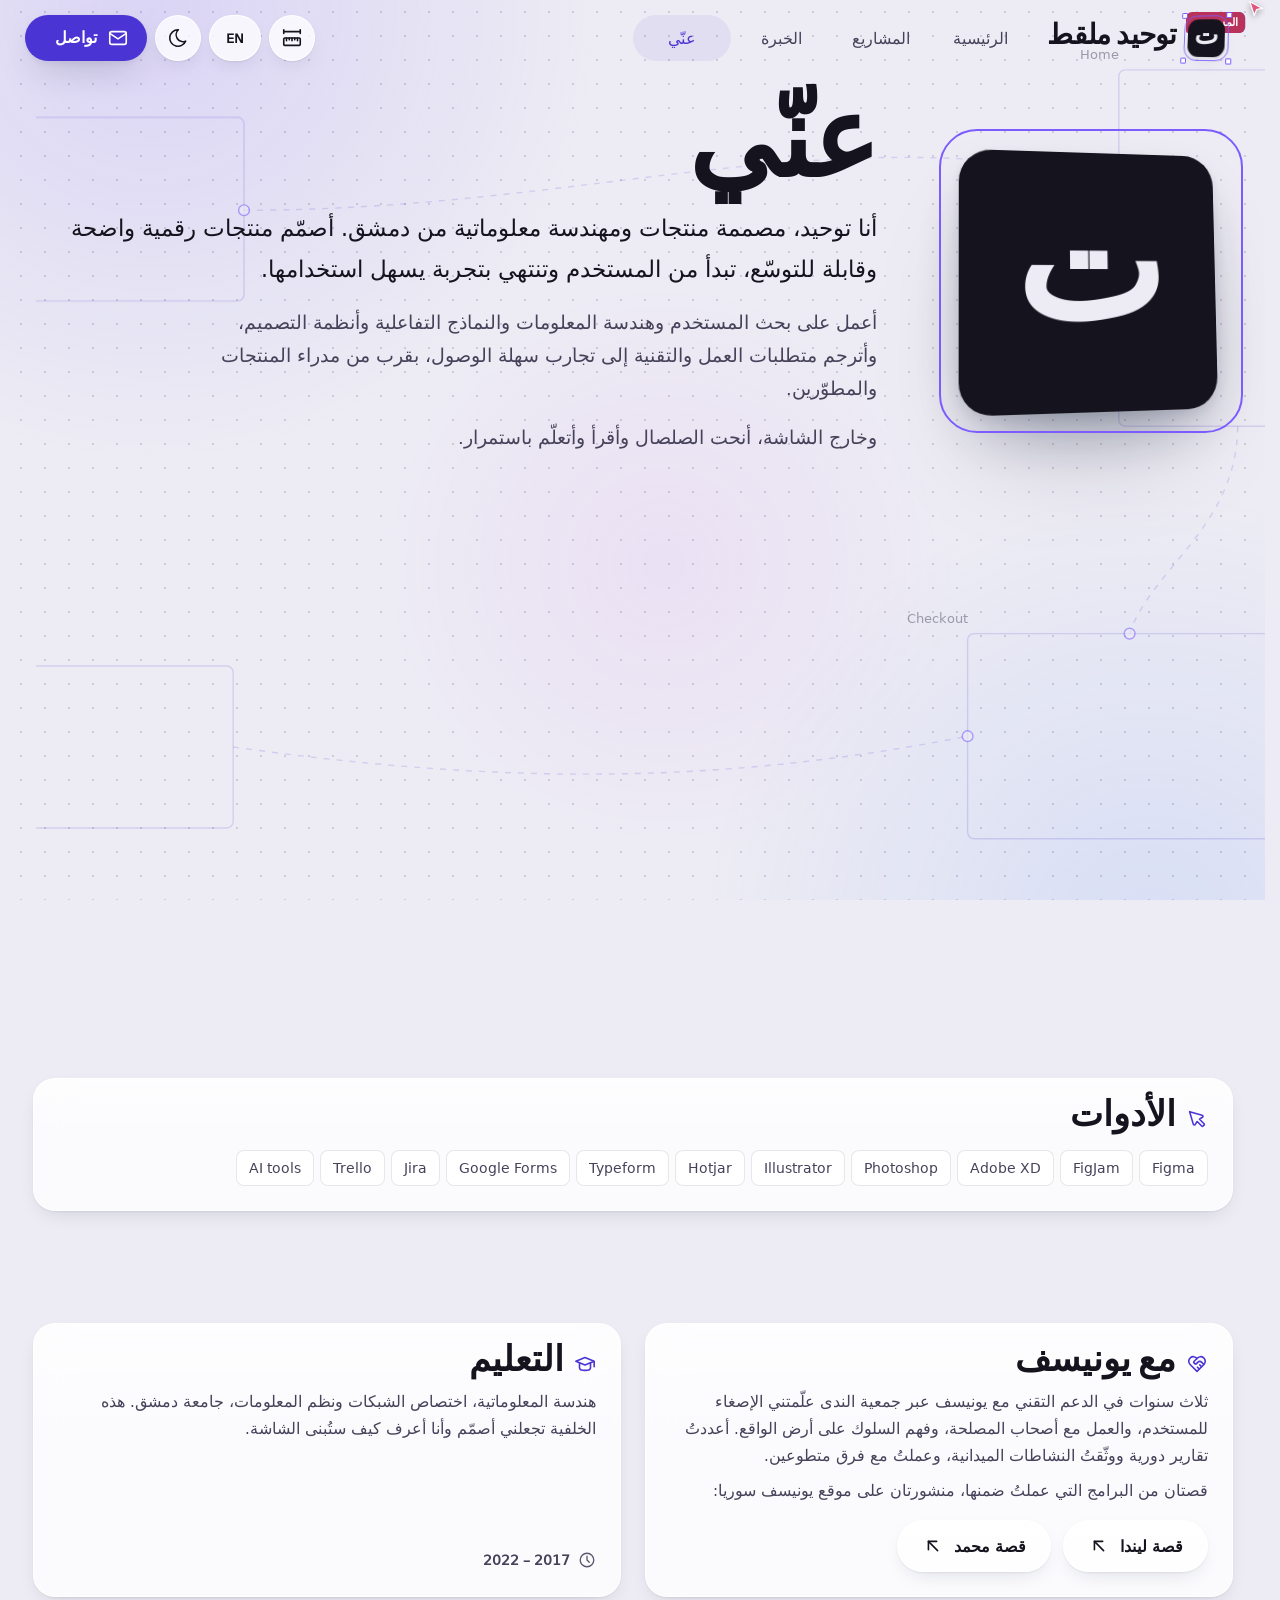
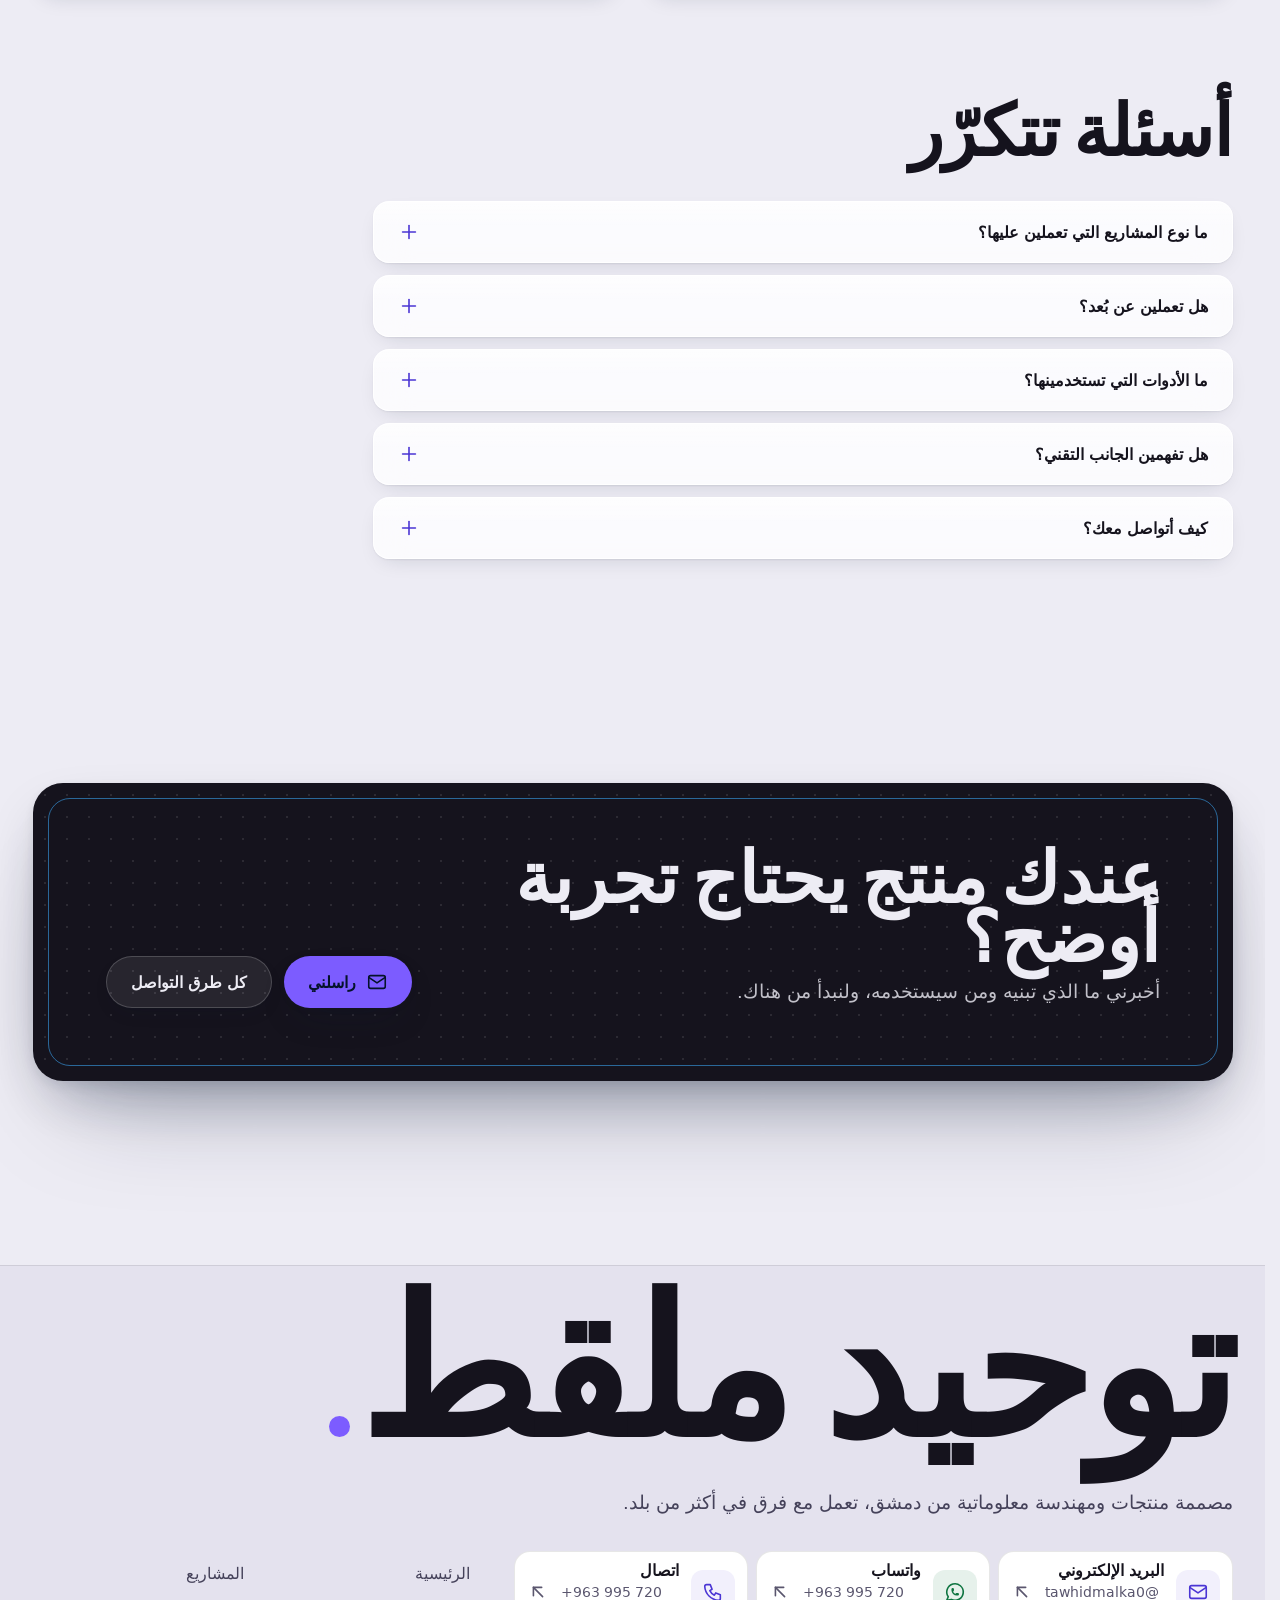
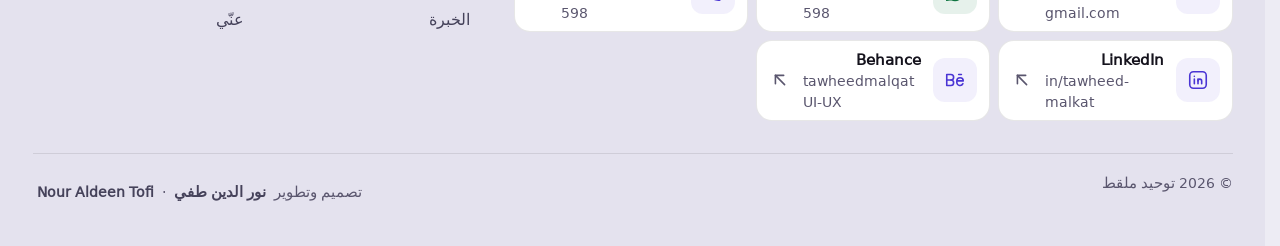
==== about.html @ 0df32219 "Publish site" ====
<!doctype html>
<html lang="ar" dir="rtl" data-theme="light" data-title-ar="عنّي، توحيد ملقط" data-title-en="About, Tawheed Malkat">
<head>
<meta charset="utf-8">
<meta name="viewport" content="width=device-width,initial-scale=1,viewport-fit=cover">
<title>عنّي، توحيد ملقط</title>
<meta name="description" content="توحيد ملقط: مصممة منتجات ومهندسة معلوماتية من دمشق، مهاراتها وأدواتها وتعليمها وعملها مع يونيسف. Tawheed Malkat: product designer and informatics engineer from Damascus. Skills, tools, education and work with UNICEF.">
<meta name="robots" content="noindex,follow">
<link rel="canonical" href="https://nouraldeentofi.github.io/tawheed-malkat/about.html">
<meta name="color-scheme" content="light dark">
<meta name="theme-color" id="metaTheme" content="#ECEEF1">
<script>(function(){try{var r=document.documentElement,t=localStorage.getItem('tm-theme'),l=localStorage.getItem('tm-lang');if(t==='dark')r.dataset.theme='dark';if(l==='en'){r.lang='en';r.dir='ltr';document.title=r.dataset.titleEn}}catch(e){}})();</script>
<link rel="preload" href="assets/fonts/reem-kufi-arabic-700-normal.woff2" as="font" type="font/woff2" crossorigin><link rel="preload" href="assets/fonts/reem-kufi-arabic-600-normal.woff2" as="font" type="font/woff2" crossorigin><link rel="preload" href="assets/fonts/reem-kufi-latin-700-normal.woff2" as="font" type="font/woff2" crossorigin><link rel="preload" href="assets/fonts/reem-kufi-latin-600-normal.woff2" as="font" type="font/woff2" crossorigin><link rel="preload" href="assets/fonts/readex-pro-arabic-400-normal.woff2" as="font" type="font/woff2" crossorigin><link rel="preload" href="assets/fonts/readex-pro-arabic-500-normal.woff2" as="font" type="font/woff2" crossorigin><link rel="preload" href="assets/fonts/readex-pro-arabic-600-normal.woff2" as="font" type="font/woff2" crossorigin><link rel="preload" href="assets/fonts/readex-pro-latin-400-normal.woff2" as="font" type="font/woff2" crossorigin><link rel="preload" href="assets/fonts/readex-pro-latin-500-normal.woff2" as="font" type="font/woff2" crossorigin><link rel="preload" href="assets/fonts/readex-pro-latin-600-normal.woff2" as="font" type="font/woff2" crossorigin>
<link rel="stylesheet" href="assets/css/site.css">
<link rel="icon" href="assets/img/favicon.svg" type="image/svg+xml">
<link rel="apple-touch-icon" href="assets/img/apple-touch-icon.png">
<meta property="og:type" content="profile"><meta property="og:url" content="https://nouraldeentofi.github.io/tawheed-malkat/about.html"><meta property="og:title" content="عنّي، توحيد ملقط · About, Tawheed Malkat">
<meta property="og:description" content="توحيد ملقط: مصممة منتجات ومهندسة معلوماتية من دمشق، مهاراتها وأدواتها وتعليمها وعملها مع يونيسف."><meta property="og:image" content="https://nouraldeentofi.github.io/tawheed-malkat/assets/img/og.jpg"><meta property="og:image:width" content="1200"><meta property="og:image:height" content="630">
<meta property="og:locale" content="ar_AR"><meta property="og:locale:alternate" content="en_US"><meta name="twitter:card" content="summary_large_image">
<script type="application/ld+json">{"@context": "https://schema.org", "@graph": [{"@type": "Person", "@id": "https://nouraldeentofi.github.io/tawheed-malkat/#person", "name": "Tawheed Malkat", "alternateName": ["Tawheed Malkat", "Tawheed Malqat", "Tawhid Malka", "Tawheed Malka", "Tawhid Malkat", "Tawheed Malkat UI/UX", "Tawheed Malkat Product Designer", "توحيد ملقط", "توحيد ملقط مصممة", "م. توحيد ملقط", "Eng. Tawheed Malkat"], "givenName": "Tawheed", "familyName": "Malkat", "gender": "Female", "jobTitle": "Senior Product Designer", "description": "Senior product designer (UI/UX) and informatics engineer from Damascus, Syria, with 4+ years designing web and mobile products. مصممة منتجات ومهندسة معلوماتية من دمشق.", "email": "mailto:tawhidmalka0@gmail.com", "telephone": "+963995720598", "url": "https://nouraldeentofi.github.io/tawheed-malkat/", "address": {"@type": "PostalAddress", "addressLocality": "Damascus", "addressCountry": "SY"}, "alumniOf": {"@type": "CollegeOrUniversity", "name": "Damascus University", "alternateName": "جامعة دمشق"}, "hasCredential": {"@type": "EducationalOccupationalCredential", "credentialCategory": "degree", "name": "Informatics Engineering, Networks and Information Systems (2017–2022)", "recognizedBy": {"@type": "CollegeOrUniversity", "name": "Damascus University"}}, "worksFor": [{"@type": "Organization", "name": "Menuva"}, {"@type": "Organization", "name": "Qawaem Mohasib"}, {"@type": "Organization", "name": "NexLead"}], "hasOccupation": {"@type": "Occupation", "name": "Product Designer", "alternateName": ["Senior Product Designer", "Product Designer", "UI/UX Designer", "UX/UI Designer", "UX Designer", "UI Designer", "Interaction Designer", "Mobile app designer", "Web designer", "Informatics Engineer", "مصممة منتجات", "مصممة منتجات أولى", "مصممة UI/UX", "مصممة تجربة المستخدم", "مصممة واجهات المستخدم", "مصممة تطبيقات ومواقع", "مهندسة معلوماتية"], "occupationLocation": {"@type": "City", "name": "Damascus"}, "skills": "Product Strategy, UX Strategy, Design Thinking, Product Discovery, Feature Definition, MVP Design, User Stories, User Research, User Flows, Information Architecture, Journey Mapping, Usability Testing, Requirements Analysis, Visual Design, Interaction Design, Prototyping, Responsive Design, Design Systems, Component Libraries, Accessibility, HTML, CSS, Flutter / Dart, REST APIs, Provider, Bloc, GetX, Git, Linux, Agile / Scrum, Figma, FigJam, Adobe XD, Photoshop, Illustrator, Hotjar, Typeform, Google Forms, Jira, Trello, AI tools"}, "knowsAbout": ["Product design", "UX design", "UI design", "User research", "Design systems", "Prototyping", "Information architecture", "Usability testing", "Accessibility", "Mobile app design", "Web design", "Flutter", "Figma", "تصميم تجربة المستخدم", "تصميم واجهات المستخدم"], "knowsLanguage": [{"@type": "Language", "name": "Arabic", "alternateName": "ar"}, {"@type": "Language", "name": "English", "alternateName": "en"}], "sameAs": ["https://www.behance.net/tawheedmalqatUI-UX", "https://www.linkedin.com/in/tawheed-malkat/"]}, {"@type": "WebSite", "@id": "https://nouraldeentofi.github.io/tawheed-malkat/#site", "url": "https://nouraldeentofi.github.io/tawheed-malkat/", "name": "Tawheed Malkat · توحيد ملقط", "inLanguage": ["ar", "en"], "publisher": {"@id": "https://nouraldeentofi.github.io/tawheed-malkat/#person"}}, {"@type": "ProfilePage", "url": "https://nouraldeentofi.github.io/tawheed-malkat/about.html", "isPartOf": {"@id": "https://nouraldeentofi.github.io/tawheed-malkat/#site"}, "mainEntity": {"@id": "https://nouraldeentofi.github.io/tawheed-malkat/#person"}, "inLanguage": ["ar", "en"]}, {"@type": "FAQPage", "mainEntity": [{"@type": "Question", "name": "ما نوع المشاريع التي تعملين عليها؟", "acceptedAnswer": {"@type": "Answer", "text": "منصات ويب وتطبيقات موبايل وصفحات شركات وهويات بصرية: منصات تعليم وعقارات وشحن، وعيادة، ومنظومة رقمية لقطاع الدواجن، وأخرى للمطاعم."}}, {"@type": "Question", "name": "What kind of projects do you work on?", "acceptedAnswer": {"@type": "Answer", "text": "Web platforms, mobile apps, company pages and brand guidelines: education, real-estate and shipping platforms, a clinic, a digital ecosystem for the poultry industry and another for restaurants."}}, {"@type": "Question", "name": "هل تعملين عن بُعد؟", "acceptedAnswer": {"@type": "Answer", "text": "نعم. أغلب أدواري الحالية عن بُعد مع فرق في السعودية وسوريا، وعملتُ سابقاً عن بُعد مع فريق في ألمانيا."}}, {"@type": "Question", "name": "Do you work remotely?", "acceptedAnswer": {"@type": "Answer", "text": "Yes. Most of my current roles are remote, with teams in Saudi Arabia and Syria, and I previously worked remotely with a team in Germany."}}, {"@type": "Question", "name": "ما الأدوات التي تستخدمينها؟", "acceptedAnswer": {"@type": "Answer", "text": "Figma وFigJam للتصميم والنماذج، وAdobe XD وPhotoshop وIllustrator، وHotjar وTypeform وGoogle Forms لأبحاث المستخدم، وJira وTrello لإدارة العمل."}}, {"@type": "Question", "name": "Which tools do you use?", "acceptedAnswer": {"@type": "Answer", "text": "Figma and FigJam for design and prototypes, Adobe XD, Photoshop and Illustrator, Hotjar, Typeform and Google Forms for user research, and Jira and Trello to run the work."}}, {"@type": "Question", "name": "هل تفهمين الجانب التقني؟", "acceptedAnswer": {"@type": "Answer", "text": "أنا مهندسة معلوماتية، وعملتُ مطوّرة تطبيقات بـ Flutter، وأعرف HTML وCSS وواجهات REST، لذلك أصمّم وأنا أعرف كيف ستُبنى الشاشة."}}, {"@type": "Question", "name": "Do you understand the technical side?", "acceptedAnswer": {"@type": "Answer", "text": "I am an informatics engineer, I have worked as a Flutter developer, and I know HTML, CSS and REST APIs, so I design knowing how the screen will be built."}}, {"@type": "Question", "name": "كيف أتواصل معك؟", "acceptedAnswer": {"@type": "Answer", "text": "عبر البريد tawhidmalka0@gmail.com أو واتساب أو لينكدإن. كل الطرق في زر «تواصل»."}}, {"@type": "Question", "name": "How can I reach you?", "acceptedAnswer": {"@type": "Answer", "text": "By e-mail at tawhidmalka0@gmail.com, WhatsApp or LinkedIn. Every option is under the “Contact” button."}}]}]}</script>
</head>
<body>
<a class="skip" href="#main"><span data-l="ar">تخطَّ إلى المحتوى</span><span data-l="en" lang="en">Skip to content</span></a>
<svg class="sprite" aria-hidden="true" xmlns="http://www.w3.org/2000/svg"><symbol id="i-arrow-left" viewBox="0 0 24 24" fill="none" stroke="currentColor" stroke-width="1.75" stroke-linecap="round" stroke-linejoin="round"><path stroke="none" d="M0 0h24v24H0z" fill="none" />
  <path d="M5 12l14 0" />
  <path d="M5 12l6 6" />
  <path d="M5 12l6 -6" /></symbol><symbol id="i-arrow-right" viewBox="0 0 24 24" fill="none" stroke="currentColor" stroke-width="1.75" stroke-linecap="round" stroke-linejoin="round"><path stroke="none" d="M0 0h24v24H0z" fill="none" />
  <path d="M5 12l14 0" />
  <path d="M13 18l6 -6" />
  <path d="M13 6l6 6" /></symbol><symbol id="i-arrow-up-right" viewBox="0 0 24 24" fill="none" stroke="currentColor" stroke-width="1.75" stroke-linecap="round" stroke-linejoin="round"><path stroke="none" d="M0 0h24v24H0z" fill="none" />
  <path d="M17 7l-10 10" />
  <path d="M8 7l9 0l0 9" /></symbol><symbol id="i-brand-behance" viewBox="0 0 24 24" fill="none" stroke="currentColor" stroke-width="1.75" stroke-linecap="round" stroke-linejoin="round"><path stroke="none" d="M0 0h24v24H0z" fill="none" />
  <path d="M3 18v-12h4.5a3 3 0 0 1 0 6a3 3 0 0 1 0 6h-4.5" />
  <path d="M3 12l4.5 0" />
  <path d="M14 13h7a3.5 3.5 0 0 0 -7 0v2a3.5 3.5 0 0 0 6.64 1" />
  <path d="M16 6l3 0" /></symbol><symbol id="i-brand-linkedin" viewBox="0 0 24 24" fill="none" stroke="currentColor" stroke-width="1.75" stroke-linecap="round" stroke-linejoin="round"><path stroke="none" d="M0 0h24v24H0z" fill="none" />
  <path d="M8 11v5" />
  <path d="M8 8v.01" />
  <path d="M12 16v-5" />
  <path d="M16 16v-3a2 2 0 1 0 -4 0" />
  <path d="M3 7a4 4 0 0 1 4 -4h10a4 4 0 0 1 4 4v10a4 4 0 0 1 -4 4h-10a4 4 0 0 1 -4 -4l0 -10" /></symbol><symbol id="i-brand-whatsapp" viewBox="0 0 24 24" fill="none" stroke="currentColor" stroke-width="1.75" stroke-linecap="round" stroke-linejoin="round"><path stroke="none" d="M0 0h24v24H0z" fill="none" />
  <path d="M3 21l1.65 -3.8a9 9 0 1 1 3.4 2.9l-5.05 .9" />
  <path d="M9 10a.5 .5 0 0 0 1 0v-1a.5 .5 0 0 0 -1 0v1a5 5 0 0 0 5 5h1a.5 .5 0 0 0 0 -1h-1a.5 .5 0 0 0 0 1" /></symbol><symbol id="i-briefcase" viewBox="0 0 24 24" fill="none" stroke="currentColor" stroke-width="1.75" stroke-linecap="round" stroke-linejoin="round"><path stroke="none" d="M0 0h24v24H0z" fill="none" />
  <path d="M3 9a2 2 0 0 1 2 -2h14a2 2 0 0 1 2 2v9a2 2 0 0 1 -2 2h-14a2 2 0 0 1 -2 -2l0 -9" />
  <path d="M8 7v-2a2 2 0 0 1 2 -2h4a2 2 0 0 1 2 2v2" />
  <path d="M12 12l0 .01" />
  <path d="M3 13a20 20 0 0 0 18 0" /></symbol><symbol id="i-check" viewBox="0 0 24 24" fill="none" stroke="currentColor" stroke-width="1.75" stroke-linecap="round" stroke-linejoin="round"><path stroke="none" d="M0 0h24v24H0z" fill="none" />
  <path d="M5 12l5 5l10 -10" /></symbol><symbol id="i-chevron-down" viewBox="0 0 24 24" fill="none" stroke="currentColor" stroke-width="1.75" stroke-linecap="round" stroke-linejoin="round"><path stroke="none" d="M0 0h24v24H0z" fill="none" />
  <path d="M6 9l6 6l6 -6" /></symbol><symbol id="i-chevron-left" viewBox="0 0 24 24" fill="none" stroke="currentColor" stroke-width="1.75" stroke-linecap="round" stroke-linejoin="round"><path stroke="none" d="M0 0h24v24H0z" fill="none" />
  <path d="M15 6l-6 6l6 6" /></symbol><symbol id="i-chevron-right" viewBox="0 0 24 24" fill="none" stroke="currentColor" stroke-width="1.75" stroke-linecap="round" stroke-linejoin="round"><path stroke="none" d="M0 0h24v24H0z" fill="none" />
  <path d="M9 6l6 6l-6 6" /></symbol><symbol id="i-clock" viewBox="0 0 24 24" fill="none" stroke="currentColor" stroke-width="1.75" stroke-linecap="round" stroke-linejoin="round"><path stroke="none" d="M0 0h24v24H0z" fill="none" />
  <path d="M3 12a9 9 0 1 0 18 0a9 9 0 0 0 -18 0" />
  <path d="M12 7v5l3 3" /></symbol><symbol id="i-components" viewBox="0 0 24 24" fill="none" stroke="currentColor" stroke-width="1.75" stroke-linecap="round" stroke-linejoin="round"><path stroke="none" d="M0 0h24v24H0z" fill="none" />
  <path d="M3 12l3 3l3 -3l-3 -3l-3 3" />
  <path d="M15 12l3 3l3 -3l-3 -3l-3 3" />
  <path d="M9 6l3 3l3 -3l-3 -3l-3 3" />
  <path d="M9 18l3 3l3 -3l-3 -3l-3 3" /></symbol><symbol id="i-copy" viewBox="0 0 24 24" fill="none" stroke="currentColor" stroke-width="1.75" stroke-linecap="round" stroke-linejoin="round"><path stroke="none" d="M0 0h24v24H0z" fill="none" />
  <path d="M7 9.667a2.667 2.667 0 0 1 2.667 -2.667h8.666a2.667 2.667 0 0 1 2.667 2.667v8.666a2.667 2.667 0 0 1 -2.667 2.667h-8.666a2.667 2.667 0 0 1 -2.667 -2.667l0 -8.666" />
  <path d="M4.012 16.737a2.005 2.005 0 0 1 -1.012 -1.737v-10c0 -1.1 .9 -2 2 -2h10c.75 0 1.158 .385 1.5 1" /></symbol><symbol id="i-device-mobile" viewBox="0 0 24 24" fill="none" stroke="currentColor" stroke-width="1.75" stroke-linecap="round" stroke-linejoin="round"><path stroke="none" d="M0 0h24v24H0z" fill="none" />
  <path d="M6 5a2 2 0 0 1 2 -2h8a2 2 0 0 1 2 2v14a2 2 0 0 1 -2 2h-8a2 2 0 0 1 -2 -2v-14" />
  <path d="M11 4h2" />
  <path d="M12 17v.01" /></symbol><symbol id="i-focus-2" viewBox="0 0 24 24" fill="none" stroke="currentColor" stroke-width="1.75" stroke-linecap="round" stroke-linejoin="round"><path stroke="none" d="M0 0h24v24H0z" fill="none" />
  <path d="M11.5 12a.5 .5 0 1 0 1 0a.5 .5 0 1 0 -1 0" fill="currentColor" />
  <path d="M5 12a7 7 0 1 0 14 0a7 7 0 1 0 -14 0" />
  <path d="M12 3l0 2" />
  <path d="M3 12l2 0" />
  <path d="M12 19l0 2" />
  <path d="M19 12l2 0" /></symbol><symbol id="i-hand-move" viewBox="0 0 24 24" fill="none" stroke="currentColor" stroke-width="1.75" stroke-linecap="round" stroke-linejoin="round"><path stroke="none" d="M0 0h24v24H0z" fill="none" />
  <path d="M8 13v-8.5a1.5 1.5 0 0 1 3 0v7.5" />
  <path d="M11 11.5v-2a1.5 1.5 0 0 1 3 0v2.5" />
  <path d="M14 10.5a1.5 1.5 0 0 1 3 0v1.5" />
  <path d="M17 11.5a1.5 1.5 0 0 1 3 0v4.5a6 6 0 0 1 -6 6h-2h.208a6 6 0 0 1 -5.012 -2.7l-.196 -.3c-.312 -.479 -1.407 -2.388 -3.286 -5.728a1.5 1.5 0 0 1 .536 -2.022a1.867 1.867 0 0 1 2.28 .28l1.47 1.47" />
  <path d="M2.541 5.594a13.487 13.487 0 0 1 2.46 -1.427" />
  <path d="M14 3.458c1.32 .354 2.558 .902 3.685 1.612" /></symbol><symbol id="i-heart-handshake" viewBox="0 0 24 24" fill="none" stroke="currentColor" stroke-width="1.75" stroke-linecap="round" stroke-linejoin="round"><path stroke="none" d="M0 0h24v24H0z" fill="none" />
  <path d="M19.5 12.572l-7.5 7.428l-7.5 -7.428a5 5 0 1 1 7.5 -6.566a5 5 0 1 1 7.5 6.572" />
  <path d="M12 6l-3.293 3.293a1 1 0 0 0 0 1.414l.543 .543c.69 .69 1.81 .69 2.5 0l1 -1a3.182 3.182 0 0 1 4.5 0l2.25 2.25" />
  <path d="M12.5 15.5l2 2" />
  <path d="M15 13l2 2" /></symbol><symbol id="i-home" viewBox="0 0 24 24" fill="none" stroke="currentColor" stroke-width="1.75" stroke-linecap="round" stroke-linejoin="round"><path stroke="none" d="M0 0h24v24H0z" fill="none" />
  <path d="M5 12l-2 0l9 -9l9 9l-2 0" />
  <path d="M5 12v7a2 2 0 0 0 2 2h10a2 2 0 0 0 2 -2v-7" />
  <path d="M9 21v-6a2 2 0 0 1 2 -2h2a2 2 0 0 1 2 2v6" /></symbol><symbol id="i-language" viewBox="0 0 24 24" fill="none" stroke="currentColor" stroke-width="1.75" stroke-linecap="round" stroke-linejoin="round"><path stroke="none" d="M0 0h24v24H0z" fill="none" />
  <path d="M9 6.371c0 4.418 -2.239 6.629 -5 6.629" />
  <path d="M4 6.371h7" />
  <path d="M5 9c0 2.144 2.252 3.908 6 4" />
  <path d="M12 20l4 -9l4 9" />
  <path d="M19.1 18h-6.2" />
  <path d="M6.694 3l.793 .582" /></symbol><symbol id="i-layers-intersect" viewBox="0 0 24 24" fill="none" stroke="currentColor" stroke-width="1.75" stroke-linecap="round" stroke-linejoin="round"><path stroke="none" d="M0 0h24v24H0z" fill="none" />
  <path d="M8 6a2 2 0 0 1 2 -2h8a2 2 0 0 1 2 2v8a2 2 0 0 1 -2 2h-8a2 2 0 0 1 -2 -2l0 -8" />
  <path d="M4 10a2 2 0 0 1 2 -2h8a2 2 0 0 1 2 2v8a2 2 0 0 1 -2 2h-8a2 2 0 0 1 -2 -2l0 -8" /></symbol><symbol id="i-layout-grid" viewBox="0 0 24 24" fill="none" stroke="currentColor" stroke-width="1.75" stroke-linecap="round" stroke-linejoin="round"><path stroke="none" d="M0 0h24v24H0z" fill="none" />
  <path d="M4 5a1 1 0 0 1 1 -1h4a1 1 0 0 1 1 1v4a1 1 0 0 1 -1 1h-4a1 1 0 0 1 -1 -1l0 -4" />
  <path d="M14 5a1 1 0 0 1 1 -1h4a1 1 0 0 1 1 1v4a1 1 0 0 1 -1 1h-4a1 1 0 0 1 -1 -1l0 -4" />
  <path d="M4 15a1 1 0 0 1 1 -1h4a1 1 0 0 1 1 1v4a1 1 0 0 1 -1 1h-4a1 1 0 0 1 -1 -1l0 -4" />
  <path d="M14 15a1 1 0 0 1 1 -1h4a1 1 0 0 1 1 1v4a1 1 0 0 1 -1 1h-4a1 1 0 0 1 -1 -1l0 -4" /></symbol><symbol id="i-mail" viewBox="0 0 24 24" fill="none" stroke="currentColor" stroke-width="1.75" stroke-linecap="round" stroke-linejoin="round"><path stroke="none" d="M0 0h24v24H0z" fill="none" />
  <path d="M3 7a2 2 0 0 1 2 -2h14a2 2 0 0 1 2 2v10a2 2 0 0 1 -2 2h-14a2 2 0 0 1 -2 -2v-10" />
  <path d="M3 7l9 6l9 -6" /></symbol><symbol id="i-map-pin" viewBox="0 0 24 24" fill="none" stroke="currentColor" stroke-width="1.75" stroke-linecap="round" stroke-linejoin="round"><path stroke="none" d="M0 0h24v24H0z" fill="none" />
  <path d="M9 11a3 3 0 1 0 6 0a3 3 0 0 0 -6 0" />
  <path d="M17.657 16.657l-4.243 4.243a2 2 0 0 1 -2.827 0l-4.244 -4.243a8 8 0 1 1 11.314 0" /></symbol><symbol id="i-maximize" viewBox="0 0 24 24" fill="none" stroke="currentColor" stroke-width="1.75" stroke-linecap="round" stroke-linejoin="round"><path stroke="none" d="M0 0h24v24H0z" fill="none" />
  <path d="M4 8v-2a2 2 0 0 1 2 -2h2" />
  <path d="M4 16v2a2 2 0 0 0 2 2h2" />
  <path d="M16 4h2a2 2 0 0 1 2 2v2" />
  <path d="M16 20h2a2 2 0 0 0 2 -2v-2" /></symbol><symbol id="i-minimize" viewBox="0 0 24 24" fill="none" stroke="currentColor" stroke-width="1.75" stroke-linecap="round" stroke-linejoin="round"><path stroke="none" d="M0 0h24v24H0z" fill="none" />
  <path d="M15 19v-2a2 2 0 0 1 2 -2h2" />
  <path d="M15 5v2a2 2 0 0 0 2 2h2" />
  <path d="M5 15h2a2 2 0 0 1 2 2v2" />
  <path d="M5 9h2a2 2 0 0 0 2 -2v-2" /></symbol><symbol id="i-minus" viewBox="0 0 24 24" fill="none" stroke="currentColor" stroke-width="1.75" stroke-linecap="round" stroke-linejoin="round"><path stroke="none" d="M0 0h24v24H0z" fill="none" />
  <path d="M5 12l14 0" /></symbol><symbol id="i-moon" viewBox="0 0 24 24" fill="none" stroke="currentColor" stroke-width="1.75" stroke-linecap="round" stroke-linejoin="round"><path stroke="none" d="M0 0h24v24H0z" fill="none" />
  <path d="M12 3c.132 0 .263 0 .393 0a7.5 7.5 0 0 0 7.92 12.446a9 9 0 1 1 -8.313 -12.454l0 .008" /></symbol><symbol id="i-palette" viewBox="0 0 24 24" fill="none" stroke="currentColor" stroke-width="1.75" stroke-linecap="round" stroke-linejoin="round"><path stroke="none" d="M0 0h24v24H0z" fill="none" />
  <path d="M12 21a9 9 0 0 1 0 -18c4.97 0 9 3.582 9 8c0 1.06 -.474 2.078 -1.318 2.828c-.844 .75 -1.989 1.172 -3.182 1.172h-2.5a2 2 0 0 0 -1 3.75a1.3 1.3 0 0 1 -1 2.25" />
  <path d="M7.5 10.5a1 1 0 1 0 2 0a1 1 0 1 0 -2 0" />
  <path d="M11.5 7.5a1 1 0 1 0 2 0a1 1 0 1 0 -2 0" />
  <path d="M15.5 10.5a1 1 0 1 0 2 0a1 1 0 1 0 -2 0" /></symbol><symbol id="i-phone" viewBox="0 0 24 24" fill="none" stroke="currentColor" stroke-width="1.75" stroke-linecap="round" stroke-linejoin="round"><path stroke="none" d="M0 0h24v24H0z" fill="none" />
  <path d="M5 4h4l2 5l-2.5 1.5a11 11 0 0 0 5 5l1.5 -2.5l5 2v4a2 2 0 0 1 -2 2a16 16 0 0 1 -15 -15a2 2 0 0 1 2 -2" /></symbol><symbol id="i-plus" viewBox="0 0 24 24" fill="none" stroke="currentColor" stroke-width="1.75" stroke-linecap="round" stroke-linejoin="round"><path stroke="none" d="M0 0h24v24H0z" fill="none" />
  <path d="M12 5l0 14" />
  <path d="M5 12l14 0" /></symbol><symbol id="i-pointer" viewBox="0 0 24 24" fill="none" stroke="currentColor" stroke-width="1.75" stroke-linecap="round" stroke-linejoin="round"><path stroke="none" d="M0 0h24v24H0z" fill="none" />
  <path d="M7.904 17.563a1.2 1.2 0 0 0 2.228 .308l2.09 -3.093l4.907 4.907a1.067 1.067 0 0 0 1.509 0l1.047 -1.047a1.067 1.067 0 0 0 0 -1.509l-4.907 -4.907l3.113 -2.09a1.2 1.2 0 0 0 -.309 -2.228l-13.582 -3.904l3.904 13.563" /></symbol><symbol id="i-route" viewBox="0 0 24 24" fill="none" stroke="currentColor" stroke-width="1.75" stroke-linecap="round" stroke-linejoin="round"><path stroke="none" d="M0 0h24v24H0z" fill="none" />
  <path d="M3 19a2 2 0 1 0 4 0a2 2 0 0 0 -4 0" />
  <path d="M19 7a2 2 0 1 0 0 -4a2 2 0 0 0 0 4" />
  <path d="M11 19h5.5a3.5 3.5 0 0 0 0 -7h-8a3.5 3.5 0 0 1 0 -7h4.5" /></symbol><symbol id="i-ruler-measure" viewBox="0 0 24 24" fill="none" stroke="currentColor" stroke-width="1.75" stroke-linecap="round" stroke-linejoin="round"><path stroke="none" d="M0 0h24v24H0z" fill="none" />
  <path d="M19.875 12c.621 0 1.125 .512 1.125 1.143v5.714c0 .631 -.504 1.143 -1.125 1.143h-15.875a1 1 0 0 1 -1 -1v-5.857c0 -.631 .504 -1.143 1.125 -1.143h15.75" />
  <path d="M9 12v2" />
  <path d="M6 12v3" />
  <path d="M12 12v3" />
  <path d="M18 12v3" />
  <path d="M15 12v2" />
  <path d="M3 3v4" />
  <path d="M3 5h18" />
  <path d="M21 3v4" /></symbol><symbol id="i-school" viewBox="0 0 24 24" fill="none" stroke="currentColor" stroke-width="1.75" stroke-linecap="round" stroke-linejoin="round"><path stroke="none" d="M0 0h24v24H0z" fill="none" />
  <path d="M22 9l-10 -4l-10 4l10 4l10 -4v6" />
  <path d="M6 10.6v5.4a6 3 0 0 0 12 0v-5.4" /></symbol><symbol id="i-stack-2" viewBox="0 0 24 24" fill="none" stroke="currentColor" stroke-width="1.75" stroke-linecap="round" stroke-linejoin="round"><path stroke="none" d="M0 0h24v24H0z" fill="none" />
  <path d="M12 4l-8 4l8 4l8 -4l-8 -4" />
  <path d="M4 12l8 4l8 -4" />
  <path d="M4 16l8 4l8 -4" /></symbol><symbol id="i-sun" viewBox="0 0 24 24" fill="none" stroke="currentColor" stroke-width="1.75" stroke-linecap="round" stroke-linejoin="round"><path stroke="none" d="M0 0h24v24H0z" fill="none" />
  <path d="M8 12a4 4 0 1 0 8 0a4 4 0 1 0 -8 0" />
  <path d="M3 12h1m8 -9v1m8 8h1m-9 8v1m-6.4 -15.4l.7 .7m12.1 -.7l-.7 .7m0 11.4l.7 .7m-12.1 -.7l-.7 .7" /></symbol><symbol id="i-user" viewBox="0 0 24 24" fill="none" stroke="currentColor" stroke-width="1.75" stroke-linecap="round" stroke-linejoin="round"><path stroke="none" d="M0 0h24v24H0z" fill="none" />
  <path d="M8 7a4 4 0 1 0 8 0a4 4 0 0 0 -8 0" />
  <path d="M6 21v-2a4 4 0 0 1 4 -4h4a4 4 0 0 1 4 4v2" /></symbol><symbol id="i-users" viewBox="0 0 24 24" fill="none" stroke="currentColor" stroke-width="1.75" stroke-linecap="round" stroke-linejoin="round"><path stroke="none" d="M0 0h24v24H0z" fill="none" />
  <path d="M5 7a4 4 0 1 0 8 0a4 4 0 1 0 -8 0" />
  <path d="M3 21v-2a4 4 0 0 1 4 -4h4a4 4 0 0 1 4 4v2" />
  <path d="M16 3.13a4 4 0 0 1 0 7.75" />
  <path d="M21 21v-2a4 4 0 0 0 -3 -3.85" /></symbol><symbol id="i-world" viewBox="0 0 24 24" fill="none" stroke="currentColor" stroke-width="1.75" stroke-linecap="round" stroke-linejoin="round"><path stroke="none" d="M0 0h24v24H0z" fill="none" />
  <path d="M3 12a9 9 0 1 0 18 0a9 9 0 0 0 -18 0" />
  <path d="M3.6 9h16.8" />
  <path d="M3.6 15h16.8" />
  <path d="M11.5 3a17 17 0 0 0 0 18" />
  <path d="M12.5 3a17 17 0 0 1 0 18" /></symbol><symbol id="i-x" viewBox="0 0 24 24" fill="none" stroke="currentColor" stroke-width="1.75" stroke-linecap="round" stroke-linejoin="round"><path stroke="none" d="M0 0h24v24H0z" fill="none" />
  <path d="M18 6l-12 12" />
  <path d="M6 6l12 12" /></symbol><symbol id="i-zoom-in" viewBox="0 0 24 24" fill="none" stroke="currentColor" stroke-width="1.75" stroke-linecap="round" stroke-linejoin="round"><path stroke="none" d="M0 0h24v24H0z" fill="none" />
  <path d="M3 10a7 7 0 1 0 14 0a7 7 0 1 0 -14 0" />
  <path d="M7 10l6 0" />
  <path d="M10 7l0 6" />
  <path d="M21 21l-6 -6" /></symbol></svg>
<div class="cv" aria-hidden="true"><i class="cv-l cv-l1"></i><i class="cv-l cv-l2"></i><i class="cv-l cv-l3"></i><div class="cv-dots"></div>
<svg class="cv-art" viewBox="0 0 1440 900" preserveAspectRatio="xMidYMid slice">
<text class="cv-lbl" x="70" y="132">Onboarding</text><rect x="70" y="142" width="250" height="170" rx="6"/>
<text class="cv-lbl" x="1130" y="88">Home</text><rect x="1130" y="98" width="220" height="330" rx="6"/>
<text class="cv-lbl" x="990" y="610">Checkout</text><rect x="990" y="620" width="300" height="190" rx="6"/>
<text class="cv-lbl" x="120" y="640">Flow 02</text><rect x="120" y="650" width="190" height="150" rx="6"/>
<path class="cv-con" d="M320 228 C 640 228, 860 140, 1130 200"/><path class="cv-con" d="M1240 428 C 1240 520, 1160 560, 1140 620"/>
<path class="cv-con" d="M310 725 C 560 760, 760 760, 990 715"/>
<circle class="cv-node" cx="320" cy="228" r="5"/><circle class="cv-node" cx="1130" cy="200" r="5"/><circle class="cv-node" cx="1140" cy="620" r="5"/><circle class="cv-node" cx="990" cy="715" r="5"/>
</svg>
<div class="cv-cur cv-cur-1"><svg viewBox="0 0 24 24" aria-hidden="true"><path d="M4 2.5 20 11l-7.2 1.6L9.6 20z"/></svg><b><span data-l="ar">توحيد</span><span data-l="en" lang="en">Tawheed</span></b></div>
<div class="cv-cur cv-cur-2"><svg viewBox="0 0 24 24" aria-hidden="true"><path d="M4 2.5 20 11l-7.2 1.6L9.6 20z"/></svg><b><span data-l="ar">المستخدم</span><span data-l="en" lang="en">User</span></b></div>
</div>
<header class="hdr" id="hdr"><div class="wrap hdr-in">
<a class="brand" href="index.html" aria-label="توحيد ملقط، الرئيسية" data-ar-label="توحيد ملقط، الرئيسية" data-en-label="Tawheed Malkat, home"><span class="mono" aria-hidden="true"><span data-l="ar">ت</span><span data-l="en" lang="en">T</span><i></i><i></i><i></i><i></i></span><span class="bn-full"><span data-l="ar">توحيد ملقط</span><span data-l="en" lang="en">Tawheed Malkat</span></span><span class="bn-first"><span data-l="ar">توحيد</span><span data-l="en" lang="en">Tawheed</span></span></a>
<nav class="hdr-nav" aria-label="الصفحات" data-ar-label="الصفحات" data-en-label="Pages"><a href="index.html"><span data-l="ar">الرئيسية</span><span data-l="en" lang="en">Home</span></a><a href="work.html"><span data-l="ar">المشاريع</span><span data-l="en" lang="en">Work</span></a><a href="experience.html"><span data-l="ar">الخبرة</span><span data-l="en" lang="en">Experience</span></a><a href="about.html" aria-current=page><span data-l="ar">عنّي</span><span data-l="en" lang="en">About</span></a></nav>
<div class="hdr-act">
<button class="icon-btn ins-btn" id="insBtn" type="button" aria-pressed="false" aria-label="وضع المصمّم: اعرض مواصفات التصميم" data-ar-label="وضع المصمّم: اعرض مواصفات التصميم" data-en-label="Inspect mode: show the design specs"><svg class="ic " aria-hidden="true"><use href="#i-ruler-measure"/></svg></button>
<button class="icon-btn lang-btn" id="langBtn" type="button" lang="en" aria-label="English" data-ar-label="English" data-en-label="العربية">EN</button>
<button class="icon-btn theme-btn" id="themeBtn" type="button" aria-pressed="false" aria-label="الوضع الليلي"><svg class="ic ic-moon" aria-hidden="true"><use href="#i-moon"/></svg><svg class="ic ic-sun" aria-hidden="true"><use href="#i-sun"/></svg></button>
<button class="btn btn-b shine d-only" type="button" data-contact style="min-height:46px;padding:0 18px"><svg class="ic " aria-hidden="true"><use href="#i-mail"/></svg><span data-l="ar">تواصل</span><span data-l="en" lang="en">Contact</span></button>
</div></div></header>
<div class="progress" aria-hidden="true"><i></i></div>
<main id="main">
<header class="page-head wrap"><div class="about">
<div class="ph-wrap enter"><div class="ph"><span class="ph-mono" aria-hidden="true"><span data-l="ar">ت</span><span data-l="en" lang="en">T</span></span></div><span class="ph-sel" aria-hidden="true"></span></div>
<div class="about-txt"><h1 class="page-h enter" style="--d:1"><span data-l="ar">عنّي</span><span data-l="en" lang="en">About me</span></h1>
<div class="enter" style="--d:2;margin-top:var(--s-4)"><p><span data-l="ar">أنا توحيد، مصممة منتجات ومهندسة معلوماتية من دمشق. أصمّم منتجات رقمية واضحة وقابلة للتوسّع، تبدأ من المستخدم وتنتهي بتجربة يسهل استخدامها.</span><span data-l="en" lang="en">I am Tawheed, a product designer and informatics engineer from Damascus. I design clear, scalable digital products that start with the user and end with an experience that is easy to use.</span></p>
<p><span data-l="ar">أعمل على بحث المستخدم وهندسة المعلومات والنماذج التفاعلية وأنظمة التصميم، وأترجم متطلبات العمل والتقنية إلى تجارب سهلة الوصول، بقرب من مدراء المنتجات والمطوّرين.</span><span data-l="en" lang="en">I work on user research, information architecture, interactive prototypes and design systems, translating business and technical requirements into accessible experiences, close to product managers and developers.</span></p>
<p><span data-l="ar">وخارج الشاشة، أنحت الصلصال وأقرأ وأتعلّم باستمرار.</span><span data-l="en" lang="en">Away from the screen, I sculpt clay, read and keep learning.</span></p></div></div></div></header>
<section class="sec" style="padding-top:var(--s-5)"><div class="wrap">
<h2 class="sec-h slide" style="margin-bottom:var(--s-6)"><span data-l="ar">ما أعمل عليه</span><span data-l="en" lang="en">What I work on</span></h2>
<div class="grid-2"><article class="card glass-soft rv"><h3><svg class="ic " aria-hidden="true"><use href="#i-route"/></svg><span data-l="ar">الاستراتيجية</span><span data-l="en" lang="en">Strategy</span></h3><ul class="chips"><li class=chip>Product Strategy</li><li class=chip>UX Strategy</li><li class=chip>Design Thinking</li><li class=chip>Product Discovery</li><li class=chip>Feature Definition</li><li class=chip>MVP Design</li><li class=chip>User Stories</li></ul></article><article class="card glass-soft rv"><h3><svg class="ic " aria-hidden="true"><use href="#i-users"/></svg><span data-l="ar">البحث والتجربة</span><span data-l="en" lang="en">Research and UX</span></h3><ul class="chips"><li class=chip>User Research</li><li class=chip>User Flows</li><li class=chip>Information Architecture</li><li class=chip>Journey Mapping</li><li class=chip>Usability Testing</li><li class=chip>Requirements Analysis</li></ul></article><article class="card glass-soft rv"><h3><svg class="ic " aria-hidden="true"><use href="#i-palette"/></svg><span data-l="ar">الواجهة</span><span data-l="en" lang="en">Interface</span></h3><ul class="chips"><li class=chip>Visual Design</li><li class=chip>Interaction Design</li><li class=chip>Prototyping</li><li class=chip>Responsive Design</li><li class=chip>Design Systems</li><li class=chip>Component Libraries</li><li class=chip>Accessibility</li></ul></article><article class="card glass-soft rv"><h3><svg class="ic " aria-hidden="true"><use href="#i-components"/></svg><span data-l="ar">التقنية</span><span data-l="en" lang="en">Technical</span></h3><ul class="chips"><li class=chip>HTML</li><li class=chip>CSS</li><li class=chip>Flutter / Dart</li><li class=chip>REST APIs</li><li class=chip>Provider, Bloc, GetX</li><li class=chip>Git</li><li class=chip>Linux</li><li class=chip>Agile / Scrum</li></ul></article></div>
<article class="card glass-soft rv" style="margin-top:var(--s-5)"><h3><svg class="ic " aria-hidden="true"><use href="#i-pointer"/></svg><span data-l="ar">الأدوات</span><span data-l="en" lang="en">Tools</span></h3><ul class="chips"><li class="chip">Figma</li><li class="chip">FigJam</li><li class="chip">Adobe XD</li><li class="chip">Photoshop</li><li class="chip">Illustrator</li><li class="chip">Hotjar</li><li class="chip">Typeform</li><li class="chip">Google Forms</li><li class="chip">Jira</li><li class="chip">Trello</li><li class="chip">AI tools</li></ul></article>
</div></section>
<section class="sec" id="unicef" style="padding-top:0"><div class="wrap grid-2">
<article class="card glass-soft rv"><h3><svg class="ic " aria-hidden="true"><use href="#i-heart-handshake"/></svg><span data-l="ar">مع يونيسف</span><span data-l="en" lang="en">With UNICEF</span></h3>
<p><span data-l="ar">ثلاث سنوات في الدعم التقني مع يونيسف عبر جمعية الندى علّمتني الإصغاء للمستخدم، والعمل مع أصحاب المصلحة، وفهم السلوك على أرض الواقع. أعددتُ تقارير دورية ووثّقتُ النشاطات الميدانية، وعملتُ مع فرق متطوعين.</span><span data-l="en" lang="en">Three years of technical support with UNICEF, through Al Nada Charity, taught me to listen to users, work with stakeholders and understand behaviour on the ground. I prepared periodic reports, documented field activities and worked with volunteer teams.</span></p>
<p><span data-l="ar">قصتان من البرامج التي عملتُ ضمنها، منشورتان على موقع يونيسف سوريا:</span><span data-l="en" lang="en">Two stories from the programmes I worked in, published by UNICEF Syria:</span></p>
<div class="card-foot"><a class="btn btn-g" href="https://www.unicef.org/syria/stories/lindas-story-persistence-paves-way-success" target="_blank" rel="noopener"><span data-l="ar">قصة ليندا</span><span data-l="en" lang="en">Linda's story</span><svg class="ic flip" aria-hidden="true"><use href="#i-arrow-up-right"/></svg></a><a class="btn btn-g" href="https://www.unicef.org/syria/stories/narratives-hope-mohamads-writing-aspirations" target="_blank" rel="noopener"><span data-l="ar">قصة محمد</span><span data-l="en" lang="en">Mohamad's story</span><svg class="ic flip" aria-hidden="true"><use href="#i-arrow-up-right"/></svg></a></div></article>
<article class="card glass-soft rv"><h3><svg class="ic " aria-hidden="true"><use href="#i-school"/></svg><span data-l="ar">التعليم</span><span data-l="en" lang="en">Education</span></h3><p><span data-l="ar">هندسة المعلوماتية، اختصاص الشبكات ونظم المعلومات، جامعة دمشق. هذه الخلفية تجعلني أصمّم وأنا أعرف كيف ستُبنى الشاشة.</span><span data-l="en" lang="en">Informatics Engineering, majoring in Networks and Information Systems, Damascus University. That background means I design knowing how the screen will be built.</span></p>
<p class="role-yrs" style="margin-top:auto"><svg class="ic " aria-hidden="true"><use href="#i-clock"/></svg><span class="num">2017 – 2022</span></p></article>
</div></section>
<section class="sec" id="faq" style="padding-top:0"><div class="wrap"><h2 class="sec-h slide" style="margin-bottom:var(--s-6)"><span data-l="ar">أسئلة تتكرّر</span><span data-l="en" lang="en">Questions people ask</span></h2><div class="faq"><details class="glass-soft"><summary><span data-l="ar">ما نوع المشاريع التي تعملين عليها؟</span><span data-l="en" lang="en">What kind of projects do you work on?</span><svg class="ic " aria-hidden="true"><use href="#i-plus"/></svg></summary><p><span data-l="ar">منصات ويب وتطبيقات موبايل وصفحات شركات وهويات بصرية: منصات تعليم وعقارات وشحن، وعيادة، ومنظومة رقمية لقطاع الدواجن، وأخرى للمطاعم.</span><span data-l="en" lang="en">Web platforms, mobile apps, company pages and brand guidelines: education, real-estate and shipping platforms, a clinic, a digital ecosystem for the poultry industry and another for restaurants.</span></p></details><details class="glass-soft"><summary><span data-l="ar">هل تعملين عن بُعد؟</span><span data-l="en" lang="en">Do you work remotely?</span><svg class="ic " aria-hidden="true"><use href="#i-plus"/></svg></summary><p><span data-l="ar">نعم. أغلب أدواري الحالية عن بُعد مع فرق في السعودية وسوريا، وعملتُ سابقاً عن بُعد مع فريق في ألمانيا.</span><span data-l="en" lang="en">Yes. Most of my current roles are remote, with teams in Saudi Arabia and Syria, and I previously worked remotely with a team in Germany.</span></p></details><details class="glass-soft"><summary><span data-l="ar">ما الأدوات التي تستخدمينها؟</span><span data-l="en" lang="en">Which tools do you use?</span><svg class="ic " aria-hidden="true"><use href="#i-plus"/></svg></summary><p><span data-l="ar">Figma وFigJam للتصميم والنماذج، وAdobe XD وPhotoshop وIllustrator، وHotjar وTypeform وGoogle Forms لأبحاث المستخدم، وJira وTrello لإدارة العمل.</span><span data-l="en" lang="en">Figma and FigJam for design and prototypes, Adobe XD, Photoshop and Illustrator, Hotjar, Typeform and Google Forms for user research, and Jira and Trello to run the work.</span></p></details><details class="glass-soft"><summary><span data-l="ar">هل تفهمين الجانب التقني؟</span><span data-l="en" lang="en">Do you understand the technical side?</span><svg class="ic " aria-hidden="true"><use href="#i-plus"/></svg></summary><p><span data-l="ar">أنا مهندسة معلوماتية، وعملتُ مطوّرة تطبيقات بـ Flutter، وأعرف HTML وCSS وواجهات REST، لذلك أصمّم وأنا أعرف كيف ستُبنى الشاشة.</span><span data-l="en" lang="en">I am an informatics engineer, I have worked as a Flutter developer, and I know HTML, CSS and REST APIs, so I design knowing how the screen will be built.</span></p></details><details class="glass-soft"><summary><span data-l="ar">كيف أتواصل معك؟</span><span data-l="en" lang="en">How can I reach you?</span><svg class="ic " aria-hidden="true"><use href="#i-plus"/></svg></summary><p><span data-l="ar">عبر البريد tawhidmalka0@gmail.com أو واتساب أو لينكدإن. كل الطرق في زر «تواصل».</span><span data-l="en" lang="en">By e-mail at tawhidmalka0@gmail.com, WhatsApp or LinkedIn. Every option is under the “Contact” button.</span></p></details></div></div></section>
<section class="sec"><div class="wrap"><div class="cta-band rv" data-spec="box" data-spec-name="Banner"><span class="cta-sel" aria-hidden="true"></span>
<div><h2><span data-l="ar">عندك منتج يحتاج تجربة أوضح؟</span><span data-l="en" lang="en">Have a product that needs a clearer experience?</span></h2>
<p><span data-l="ar">أخبرني ما الذي تبنيه ومن سيستخدمه، ولنبدأ من هناك.</span><span data-l="en" lang="en">Tell me what you are building and who will use it, and we will start there.</span></p></div>
<div class="btns"><a class="btn btn-b shine" href="mailto:tawhidmalka0@gmail.com"><svg class="ic " aria-hidden="true"><use href="#i-mail"/></svg><span data-l="ar">راسلني</span><span data-l="en" lang="en">E-mail me</span></a>
<button class="btn btn-g" type="button" data-contact><span data-l="ar">كل طرق التواصل</span><span data-l="en" lang="en">All the ways to reach me</span></button></div></div></div></section>
</main>
<footer class="ftr" id="ftr"><div class="wrap">
<p class="ftr-name" aria-hidden="true"><span data-l="ar">توحيد ملقط</span><span data-l="en" lang="en">Tawheed Malkat</span><i></i></p>
<p class="ftr-line"><span data-l="ar">مصممة منتجات ومهندسة معلوماتية من دمشق، تعمل مع فرق في أكثر من بلد.</span><span data-l="en" lang="en">Product designer and informatics engineer from Damascus, working with teams across several countries.</span></p>
<div class="ftr-grid"><ul class="cc"><li><a href="mailto:tawhidmalka0@gmail.com"><span class=cc-ic><svg class="ic " aria-hidden="true"><use href="#i-mail"/></svg></span><span><b><span data-l="ar">البريد الإلكتروني</span><span data-l="en" lang="en">E-mail</span></b><small>tawhidmalka0@gmail.com</small></span><svg class="ic go flip" aria-hidden="true"><use href="#i-arrow-up-right"/></svg></a></li><li class="cc-wa"><a href="https://wa.me/963995720598?text=%D9%85%D8%B1%D8%AD%D8%A8%D8%A7%D9%8B%20%D8%AA%D9%88%D8%AD%D9%8A%D8%AF%D8%8C%20%D8%B1%D8%A3%D9%8A%D8%AA%D9%8F%20%D9%85%D9%88%D9%82%D8%B9%D9%83%20%D9%88%D8%A3%D9%88%D8%AF%D9%91%20%D8%A7%D9%84%D8%AA%D8%AD%D8%AF%D8%AB%20%D9%85%D8%B9%D9%83%20%D8%B9%D9%86%20%D9%85%D8%B4%D8%B1%D9%88%D8%B9." data-ar-href="https://wa.me/963995720598?text=%D9%85%D8%B1%D8%AD%D8%A8%D8%A7%D9%8B%20%D8%AA%D9%88%D8%AD%D9%8A%D8%AF%D8%8C%20%D8%B1%D8%A3%D9%8A%D8%AA%D9%8F%20%D9%85%D9%88%D9%82%D8%B9%D9%83%20%D9%88%D8%A3%D9%88%D8%AF%D9%91%20%D8%A7%D9%84%D8%AA%D8%AD%D8%AF%D8%AB%20%D9%85%D8%B9%D9%83%20%D8%B9%D9%86%20%D9%85%D8%B4%D8%B1%D9%88%D8%B9." data-en-href="https://wa.me/963995720598?text=Hi%20Tawheed%2C%20I%20saw%20your%20website%20and%20would%20like%20to%20talk%20about%20a%20project." target="_blank" rel="noopener"><span class="cc-ic"><svg class="ic " aria-hidden="true"><use href="#i-brand-whatsapp"/></svg></span><span><b><span data-l="ar">واتساب</span><span data-l="en" lang="en">WhatsApp</span></b><small>+963 995 720 598</small></span><svg class="ic go flip" aria-hidden="true"><use href="#i-arrow-up-right"/></svg></a></li><li><a href="tel:+963995720598"><span class="cc-ic"><svg class="ic " aria-hidden="true"><use href="#i-phone"/></svg></span><span><b><span data-l="ar">اتصال</span><span data-l="en" lang="en">Call</span></b><small>+963 995 720 598</small></span><svg class="ic go flip" aria-hidden="true"><use href="#i-arrow-up-right"/></svg></a></li><li><a href="https://www.linkedin.com/in/tawheed-malkat/" target="_blank" rel="noopener"><span class="cc-ic"><svg class="ic " aria-hidden="true"><use href="#i-brand-linkedin"/></svg></span><span><b>LinkedIn</b><small>in/tawheed-malkat</small></span><svg class="ic go flip" aria-hidden="true"><use href="#i-arrow-up-right"/></svg></a></li><li><a href="https://www.behance.net/tawheedmalqatUI-UX" target="_blank" rel="noopener"><span class="cc-ic"><svg class="ic " aria-hidden="true"><use href="#i-brand-behance"/></svg></span><span><b>Behance</b><small>tawheedmalqatUI-UX</small></span><svg class="ic go flip" aria-hidden="true"><use href="#i-arrow-up-right"/></svg></a></li></ul><nav class="ftr-nav" aria-label="الصفحات" data-ar-label="الصفحات" data-en-label="Pages"><a href="index.html"><span data-l="ar">الرئيسية</span><span data-l="en" lang="en">Home</span></a><a href="work.html"><span data-l="ar">المشاريع</span><span data-l="en" lang="en">Work</span></a><a href="experience.html"><span data-l="ar">الخبرة</span><span data-l="en" lang="en">Experience</span></a><a href="about.html"><span data-l="ar">عنّي</span><span data-l="en" lang="en">About</span></a></nav></div>
<div class="ftr-bot"><span>© 2026 <span data-l="ar">توحيد ملقط</span><span data-l="en" lang="en">Tawheed Malkat</span></span><span data-l="ar" class="credit">تصميم وتطوير <a href="https://nouraldeentofi.com" target="_blank" rel="noopener">نور الدين طفي</a> · <a href="https://nouraldeentofi.com" target="_blank" rel="noopener" lang="en">Nour Aldeen Tofi</a></span><span data-l="en" lang="en" class="credit">Designed and built by <a href="https://nouraldeentofi.com" target="_blank" rel="noopener">Nour Aldeen Tofi</a> · <a href="https://nouraldeentofi.com" target="_blank" rel="noopener" lang="ar">نور الدين طفي</a></span></div>
</div></footer>
<nav class="dock" id="dock" aria-label="التنقل" data-ar-label="التنقل" data-en-label="Navigation"><a href="index.html"><svg class="ic " aria-hidden="true"><use href="#i-home"/></svg><span data-l="ar">الرئيسية</span><span data-l="en" lang="en">Home</span></a><a href="work.html"><svg class="ic " aria-hidden="true"><use href="#i-layout-grid"/></svg><span data-l="ar">المشاريع</span><span data-l="en" lang="en">Work</span></a><button class="dock-mid" type="button" data-contact><span class="lift"><svg class="ic " aria-hidden="true"><use href="#i-mail"/></svg></span><span data-l="ar">تواصل</span><span data-l="en" lang="en">Contact</span></button><a href="experience.html"><svg class="ic " aria-hidden="true"><use href="#i-briefcase"/></svg><span data-l="ar">الخبرة</span><span data-l="en" lang="en">Experience</span></a><a href="about.html" aria-current="page"><svg class="ic " aria-hidden="true"><use href="#i-user"/></svg><span data-l="ar">عنّي</span><span data-l="en" lang="en">About</span></a></nav>
<div class="scrim" id="scrim" hidden></div>
<div class="sheet" id="sheet" role="dialog" aria-modal="true" aria-labelledby="sheetTitle" hidden>
<div class="sheet-grab" aria-hidden="true"></div>
<div class="sheet-top"><h2 id="sheetTitle"><span data-l="ar">لنتحدّث عن مشروعك</span><span data-l="en" lang="en">Let’s talk about your project</span></h2>
<button class="icon-btn" id="sheetClose" type="button" aria-label="إغلاق" data-ar-label="إغلاق" data-en-label="Close"><svg class="ic " aria-hidden="true"><use href="#i-x"/></svg></button></div>
<div class="sheet-body"><ul class="cc"><li><a href="mailto:tawhidmalka0@gmail.com"><span class=cc-ic><svg class="ic " aria-hidden="true"><use href="#i-mail"/></svg></span><span><b><span data-l="ar">البريد الإلكتروني</span><span data-l="en" lang="en">E-mail</span></b><small>tawhidmalka0@gmail.com</small></span><svg class="ic go flip" aria-hidden="true"><use href="#i-arrow-up-right"/></svg></a></li><li><button type="button" data-copy="tawhidmalka0@gmail.com"><span class="cc-ic"><svg class="ic " aria-hidden="true"><use href="#i-copy"/></svg></span><span><b><span data-l="ar">نسخ البريد</span><span data-l="en" lang="en">Copy e-mail</span></b><small>tawhidmalka0@gmail.com</small></span></button></li><li class="cc-wa"><a href="https://wa.me/963995720598?text=%D9%85%D8%B1%D8%AD%D8%A8%D8%A7%D9%8B%20%D8%AA%D9%88%D8%AD%D9%8A%D8%AF%D8%8C%20%D8%B1%D8%A3%D9%8A%D8%AA%D9%8F%20%D9%85%D9%88%D9%82%D8%B9%D9%83%20%D9%88%D8%A3%D9%88%D8%AF%D9%91%20%D8%A7%D9%84%D8%AA%D8%AD%D8%AF%D8%AB%20%D9%85%D8%B9%D9%83%20%D8%B9%D9%86%20%D9%85%D8%B4%D8%B1%D9%88%D8%B9." data-ar-href="https://wa.me/963995720598?text=%D9%85%D8%B1%D8%AD%D8%A8%D8%A7%D9%8B%20%D8%AA%D9%88%D8%AD%D9%8A%D8%AF%D8%8C%20%D8%B1%D8%A3%D9%8A%D8%AA%D9%8F%20%D9%85%D9%88%D9%82%D8%B9%D9%83%20%D9%88%D8%A3%D9%88%D8%AF%D9%91%20%D8%A7%D9%84%D8%AA%D8%AD%D8%AF%D8%AB%20%D9%85%D8%B9%D9%83%20%D8%B9%D9%86%20%D9%85%D8%B4%D8%B1%D9%88%D8%B9." data-en-href="https://wa.me/963995720598?text=Hi%20Tawheed%2C%20I%20saw%20your%20website%20and%20would%20like%20to%20talk%20about%20a%20project." target="_blank" rel="noopener"><span class="cc-ic"><svg class="ic " aria-hidden="true"><use href="#i-brand-whatsapp"/></svg></span><span><b><span data-l="ar">واتساب</span><span data-l="en" lang="en">WhatsApp</span></b><small>+963 995 720 598</small></span><svg class="ic go flip" aria-hidden="true"><use href="#i-arrow-up-right"/></svg></a></li><li><a href="tel:+963995720598"><span class="cc-ic"><svg class="ic " aria-hidden="true"><use href="#i-phone"/></svg></span><span><b><span data-l="ar">اتصال</span><span data-l="en" lang="en">Call</span></b><small>+963 995 720 598</small></span><svg class="ic go flip" aria-hidden="true"><use href="#i-arrow-up-right"/></svg></a></li><li><a href="https://www.linkedin.com/in/tawheed-malkat/" target="_blank" rel="noopener"><span class="cc-ic"><svg class="ic " aria-hidden="true"><use href="#i-brand-linkedin"/></svg></span><span><b>LinkedIn</b><small>in/tawheed-malkat</small></span><svg class="ic go flip" aria-hidden="true"><use href="#i-arrow-up-right"/></svg></a></li><li><a href="https://www.behance.net/tawheedmalqatUI-UX" target="_blank" rel="noopener"><span class="cc-ic"><svg class="ic " aria-hidden="true"><use href="#i-brand-behance"/></svg></span><span><b>Behance</b><small>tawheedmalqatUI-UX</small></span><svg class="ic go flip" aria-hidden="true"><use href="#i-arrow-up-right"/></svg></a></li></ul></div></div>
<div class="toast" id="toast" role="status" aria-live="polite"></div>
<div class="ins-grid" aria-hidden="true"><div class="wrap"><i></i><i></i><i></i><i></i><i></i><i></i><i></i><i></i><i></i><i></i><i></i><i></i></div></div>
<aside class="ins-panel" id="insPanel" aria-label="Design tokens">
<button class="ins-close" type="button" data-ins-close aria-label="Close inspect mode"><svg class="ic " aria-hidden="true"><use href="#i-x"/></svg></button>
<h2>Color</h2><div class="ins-sw"><span><i style="--c:var(--ink)"></i>Ink<em data-tok="--ink"></em></span><span><i style="--c:var(--ink-2)"></i>Ink 2<em data-tok="--ink-2"></em></span><span><i style="--c:var(--brand)"></i>Brand<em data-tok="--brand"></em></span><span><i style="--c:var(--brand-2)"></i>Select<em data-tok="--brand-2"></em></span><span><i style="--c:var(--bg)"></i>Canvas<em data-tok="--bg"></em></span></div>
<h2>Type</h2><div class="ins-type"><p><b style="font-family:var(--f-head)">Reem Kufi</b><span>Display, 600–700</span></p><p><b>Readex Pro</b><span>Text, 400–600</span></p><p><b>Scale</b><span>13 · 15 · 16 · 19 · 24 · 50 · 102</span></p></div>
<h2 class="ins-hide-m">Radius</h2><div class="ins-rad ins-hide-m"><i style="--r:6px"></i><i style="--r:10px"></i><i style="--r:16px"></i><i style="--r:22px"></i><i style="--r:30px"></i></div>
<h2 class="ins-hide-m">Spacing</h2><div class="ins-type ins-hide-m"><p><span>4 · 8 · 12 · 16 · 24 · 32 · 48 · 72 · 112</span></p></div>
<h2 class="ins-hide-m">Elevation</h2><div class="ins-type ins-hide-m"><p><span>shadow-1 rest · shadow-2 raised · shadow-3 floating</span></p></div>
</aside>

<script>window.CONFIG={"email": "tawhidmalka0@gmail.com", "whatsapp": "963995720598"};</script>
<script src="assets/js/site.js" defer></script>
</body>
</html>
---- assets/css/site.css ----
/* =========================================================
   توحيد ملقط · Tawheed Malkat — site.css
   الفكرة: كانفاس المصممة. إطارات، طبقات، ومقابض التحديد الزرقاء
   الألوان مؤقتة: رمادي الكانفاس + حبر غامق + أزرق التحديد
   ========================================================= */

/* ---------- Fonts (self-hosted; fallbacks matched per script so nothing jumps) ---------- */
@font-face{font-family:"Readex";src:url(../fonts/readex-pro-arabic-400-normal.woff2) format("woff2");font-weight:400;font-display:optional;unicode-range:U+0600-06FF,U+0750-077F,U+0870-088E,U+0890-0891,U+0897-08E1,U+08E3-08FF,U+200C-200E,U+2010-2011,U+204F,U+2E41,U+FB50-FDFF,U+FE70-FE74,U+FE76-FEFC}
@font-face{font-family:"Readex";src:url(../fonts/readex-pro-arabic-500-normal.woff2) format("woff2");font-weight:500;font-display:optional;unicode-range:U+0600-06FF,U+0750-077F,U+0870-088E,U+0890-0891,U+0897-08E1,U+08E3-08FF,U+200C-200E,U+2010-2011,U+204F,U+2E41,U+FB50-FDFF,U+FE70-FE74,U+FE76-FEFC}
@font-face{font-family:"Readex";src:url(../fonts/readex-pro-arabic-600-normal.woff2) format("woff2");font-weight:600;font-display:optional;unicode-range:U+0600-06FF,U+0750-077F,U+0870-088E,U+0890-0891,U+0897-08E1,U+08E3-08FF,U+200C-200E,U+2010-2011,U+204F,U+2E41,U+FB50-FDFF,U+FE70-FE74,U+FE76-FEFC}
@font-face{font-family:"Readex";src:url(../fonts/readex-pro-latin-400-normal.woff2) format("woff2");font-weight:400;font-display:optional;unicode-range:U+0000-00FF,U+0131,U+0152-0153,U+02BB-02BC,U+02C6,U+02DA,U+02DC,U+0304,U+0308,U+0329,U+2000-206F,U+20AC,U+2122,U+2191,U+2193,U+2212,U+2215,U+FEFF,U+FFFD}
@font-face{font-family:"Readex";src:url(../fonts/readex-pro-latin-500-normal.woff2) format("woff2");font-weight:500;font-display:optional;unicode-range:U+0000-00FF,U+0131,U+0152-0153,U+02BB-02BC,U+02C6,U+02DA,U+02DC,U+0304,U+0308,U+0329,U+2000-206F,U+20AC,U+2122,U+2191,U+2193,U+2212,U+2215,U+FEFF,U+FFFD}
@font-face{font-family:"Readex";src:url(../fonts/readex-pro-latin-600-normal.woff2) format("woff2");font-weight:600;font-display:optional;unicode-range:U+0000-00FF,U+0131,U+0152-0153,U+02BB-02BC,U+02C6,U+02DA,U+02DC,U+0304,U+0308,U+0329,U+2000-206F,U+20AC,U+2122,U+2191,U+2193,U+2212,U+2215,U+FEFF,U+FFFD}
@font-face{font-family:"Reem";src:url(../fonts/reem-kufi-arabic-600-normal.woff2) format("woff2");font-weight:600;font-display:optional;unicode-range:U+0600-06FF,U+0750-077F,U+0870-088E,U+0890-0891,U+0897-08E1,U+08E3-08FF,U+200C-200E,U+2010-2011,U+204F,U+2E41,U+FB50-FDFF,U+FE70-FE74,U+FE76-FEFC}
@font-face{font-family:"Reem";src:url(../fonts/reem-kufi-arabic-700-normal.woff2) format("woff2");font-weight:700;font-display:optional;unicode-range:U+0600-06FF,U+0750-077F,U+0870-088E,U+0890-0891,U+0897-08E1,U+08E3-08FF,U+200C-200E,U+2010-2011,U+204F,U+2E41,U+FB50-FDFF,U+FE70-FE74,U+FE76-FEFC}
@font-face{font-family:"Reem";src:url(../fonts/reem-kufi-latin-600-normal.woff2) format("woff2");font-weight:600;font-display:optional;unicode-range:U+0000-00FF,U+0131,U+0152-0153,U+02BB-02BC,U+02C6,U+02DA,U+02DC,U+0304,U+0308,U+0329,U+2000-206F,U+20AC,U+2122,U+2191,U+2193,U+2212,U+2215,U+FEFF,U+FFFD}
@font-face{font-family:"Reem";src:url(../fonts/reem-kufi-latin-700-normal.woff2) format("woff2");font-weight:700;font-display:optional;unicode-range:U+0000-00FF,U+0131,U+0152-0153,U+02BB-02BC,U+02C6,U+02DA,U+02DC,U+0304,U+0308,U+0329,U+2000-206F,U+20AC,U+2122,U+2191,U+2193,U+2212,U+2215,U+FEFF,U+FFFD}
/* metric-matched fallbacks: one face per script, because Reem Kufi's Arabic is ~44% wider than its Latin */
@font-face{font-family:"Readex Fallback";src:local("Arial"),local("Tahoma"),local("Segoe UI"),local("Geeza Pro"),local("Noto Sans Arabic"),local("DejaVu Sans");size-adjust:98%;ascent-override:102%;descent-override:25.5%;line-gap-override:0%;unicode-range:U+0600-06FF,U+0750-077F,U+FB50-FDFF,U+FE70-FEFC}
@font-face{font-family:"Readex Fallback";src:local("Arial"),local("Helvetica"),local("Segoe UI"),local("Roboto"),local("DejaVu Sans");size-adjust:96%;ascent-override:104%;descent-override:26%;line-gap-override:0%;unicode-range:U+0000-05FF,U+2000-206F}
@font-face{font-family:"Reem Fallback";src:local("Arial"),local("Tahoma"),local("Geeza Pro"),local("Noto Sans Arabic"),local("DejaVu Sans");size-adjust:144%;ascent-override:76%;descent-override:28%;line-gap-override:0%;unicode-range:U+0600-06FF,U+0750-077F,U+FB50-FDFF,U+FE70-FEFC}
@font-face{font-family:"Reem Fallback";src:local("Arial"),local("Helvetica"),local("Roboto"),local("DejaVu Sans");size-adjust:89%;ascent-override:124%;descent-override:45%;line-gap-override:0%;unicode-range:U+0000-05FF,U+2000-206F}

/* ---------- Tokens ---------- */
:root{
  --bg:#EDECF4; --bg-2:#E4E2EE; --surface:#FFFFFF; --surface-2:#F6F5FB;
  --ink:#15131D; --ink-2:#45425A; --ink-3:#5A566E;
  --brand:#4A35D4; --brand-2:#7C5CFF; --brand-ink:#FFFFFF; --label:#5B3FE0;
  --brand-soft:rgba(74,53,212,.07); --brand-tint:rgba(74,53,212,.16);
  --line:rgba(20,22,27,.1); --line-2:rgba(20,22,27,.18);
  --dot:rgba(40,30,90,.16); --frame-line:rgba(74,53,212,.16); --glow-1:rgba(124,92,255,.16); --glow-2:rgba(61,123,255,.12); --glow-3:rgba(214,92,255,.08);
  --wire:rgba(20,22,27,.13); --wire-2:rgba(20,22,27,.22);
  --sticky-1:#FFE48A; --sticky-2:#FFC2D4; --sticky-3:#BFE3FF; --sticky-ink:#2A2414;
  --wa:#0E7440;
  --glass:rgba(250,251,253,.68); --glass-strong:rgba(250,251,253,.88); --glass-soft:rgba(255,255,255,.76);
  --glass-solid:#F7F8FA; --glass-edge:rgba(255,255,255,.9); --glass-rim:rgba(20,22,27,.08);
  --sheen:linear-gradient(180deg,rgba(255,255,255,.6),rgba(255,255,255,0) 44%);
  --shadow-1:0 1px 2px rgba(18,28,52,.07),0 8px 22px -10px rgba(18,28,52,.18);
  --shadow-2:0 2px 6px rgba(18,28,52,.07),0 16px 36px -12px rgba(18,28,52,.24),0 34px 70px -36px rgba(18,28,52,.24);
  --shadow-3:0 4px 12px rgba(18,28,52,.09),0 26px 60px -18px rgba(18,28,52,.32),0 56px 110px -46px rgba(18,28,52,.34);
  --s-1:4px;--s-2:8px;--s-3:12px;--s-4:16px;--s-5:24px;--s-6:32px;--s-7:48px;--s-8:72px;--s-9:112px;
  --r-xs:6px;--r-sm:10px;--r-md:16px;--r-lg:22px;--r-xl:30px;--r-pill:999px;
  --t-xs:.8125rem;--t-sm:.9375rem;--t-md:1rem;--t-lg:1.1875rem;--t-xl:1.5rem;
  --t-2xl:clamp(1.9rem,1.35rem + 2.3vw,3.1rem);
  --t-hero:clamp(2.9rem,1.7rem + 6.2vw,6.4rem);
  --f-body:"Readex","Readex Fallback",system-ui,sans-serif;
  --f-head:"Reem","Reem Fallback","Readex",sans-serif;
  --ease:cubic-bezier(.22,.8,.24,1); --spring:cubic-bezier(.34,1.32,.52,1);
  --hdr-h:64px; --gut:18px; --dock-h:68px;
  color-scheme:light;
}
[data-theme="dark"]{
  --bg:#0C0916; --bg-2:#110D1F; --surface:#171229; --surface-2:#1F1936;
  --ink:#EFEBFA; --ink-2:#C1B8DC; --ink-3:#A79DC7;
  --brand:#BBA6FF; --brand-2:#8E6CFF; --brand-ink:#170F33; --label:#6C47F0;
  --brand-soft:rgba(187,166,255,.09); --brand-tint:rgba(187,166,255,.22);
  --line:rgba(239,235,250,.1); --line-2:rgba(239,235,250,.18);
  --dot:rgba(187,166,255,.16); --frame-line:rgba(187,166,255,.13);
  --glow-1:rgba(124,77,255,.34); --glow-2:rgba(64,110,255,.2); --glow-3:rgba(214,92,255,.18);
  --wire:rgba(239,235,250,.12); --wire-2:rgba(239,235,250,.2);
  --sticky-1:#E9CF6E; --sticky-2:#E9A8BC; --sticky-3:#9FCBEF;
  --glass:rgba(24,18,44,.56); --glass-strong:rgba(26,20,48,.86); --glass-soft:rgba(28,22,52,.72);
  --glass-solid:#1C1633; --glass-edge:rgba(214,200,255,.12); --glass-rim:rgba(0,0,0,.3);
  --sheen:linear-gradient(180deg,rgba(255,255,255,.08),rgba(255,255,255,0) 40%);
  --shadow-1:0 1px 2px rgba(4,0,14,.5),0 10px 24px -10px rgba(4,0,14,.7),inset 0 1px 0 rgba(214,200,255,.06);
  --shadow-2:0 2px 6px rgba(4,0,14,.5),0 18px 40px -12px rgba(8,0,30,.75),inset 0 1px 0 rgba(214,200,255,.07);
  --shadow-3:0 4px 14px rgba(4,0,14,.55),0 30px 70px -18px rgba(10,0,40,.85),0 0 0 1px rgba(187,166,255,.05),inset 0 1px 0 rgba(214,200,255,.08);
  color-scheme:dark;
}

/* ---------- Base ---------- */
*,*::before,*::after{box-sizing:border-box}
html{-webkit-text-size-adjust:100%;text-size-adjust:100%;background:var(--bg);scroll-padding-top:88px}
@media (prefers-reduced-motion:no-preference){html{scroll-behavior:smooth}}
@media (hover:hover) and (pointer:fine){html{scrollbar-gutter:stable}}
main,.sec,.hero,.ftr{overflow-x:clip}
body{margin:0;font-family:var(--f-body);font-size:var(--t-md);line-height:1.75;color:var(--ink);background:transparent;overflow-x:clip;-webkit-tap-highlight-color:transparent;-webkit-font-smoothing:antialiased;min-height:100dvh}
html[lang="en"] body{line-height:1.6}
img,svg{display:block;max-width:100%}
img{height:auto}
h1,h2,h3,h4,p,figure,blockquote,dl,dd,ul,ol{margin:0}
ul,ol{padding:0;list-style:none}
a,button{color:inherit;text-decoration:none;font:inherit}
a:hover,a:focus,a:visited,a:active,button:hover,button:focus{text-decoration:none}
a,button,label,input,summary{touch-action:manipulation}
button{background:none;border:0;padding:0;cursor:pointer}
:focus-visible{outline:2.5px solid var(--brand);outline-offset:3px;border-radius:var(--r-sm)}
.sprite{position:absolute;width:0;height:0;overflow:hidden}
.ic{width:22px;height:22px;flex:none}
[dir="rtl"] .flip{transform:scaleX(-1)}
[dir="ltr"] .flip-en{transform:scaleX(-1)}
[hidden]{display:none!important}
.vh{position:absolute!important;width:1px;height:1px;overflow:hidden;clip:rect(0 0 0 0);white-space:nowrap}
.skip{position:fixed;inset-inline-start:12px;top:-60px;z-index:200;background:var(--brand);color:var(--brand-ink);padding:10px 16px;border-radius:var(--r-sm);transition:transform .2s}
.skip:focus{transform:translateY(76px)}
.wrap{width:min(100% - 2*var(--gut),1200px);margin-inline:auto}
.d-only{display:none!important}
@media (min-width:900px){.d-only{display:inline-flex!important}.m-only{display:none!important}:root{--gut:32px;--hdr-h:76px}}
::selection{background:var(--brand);color:var(--brand-ink)}
.ltr{direction:ltr;unicode-bidi:isolate}
.num{font-variant-numeric:tabular-nums}

/* ---------- Language: both languages ship in the HTML; the root lang picks one ---------- */
html[lang="ar"] [data-l="en"],html[lang="en"] [data-l="ar"]{display:none!important}
html[lang="en"]{--f-head:"Reem","Reem Fallback","Readex",sans-serif}

/* ---------- Glass ---------- */
.glass{background:var(--glass);border:1px solid var(--glass-edge);box-shadow:var(--shadow-2),inset 0 1px 0 var(--glass-edge);background-image:var(--sheen)}
.glass-soft{background:var(--glass-soft);border:1px solid var(--glass-edge);box-shadow:var(--shadow-1);background-image:var(--sheen)}
.hdr::before,.dock,.sheet,.vw-bar,.vw-btn,.pop{-webkit-backdrop-filter:blur(16px) saturate(160%);backdrop-filter:blur(16px) saturate(160%)}
@media (min-width:900px){
  .hdr::before,.sheet,.vw-bar{-webkit-backdrop-filter:blur(22px) saturate(160%);backdrop-filter:blur(22px) saturate(160%)}
  .glass,.glass-soft{-webkit-backdrop-filter:blur(18px) saturate(160%);backdrop-filter:blur(18px) saturate(160%)}
}
@supports not ((backdrop-filter:blur(1px)) or (-webkit-backdrop-filter:blur(1px))){
  .glass,.glass-soft,.hdr::before,.dock,.sheet,.vw-bar,.vw-btn,.hchip{background-color:var(--glass-solid)!important}
}

/* ---------- Concept background: the design canvas (dots, frames, connectors, two collaborators) ---------- */
.cv{position:fixed;inset:0;z-index:-2;pointer-events:none;overflow:hidden}
.cv-dots{position:absolute;inset:-48px;background-image:radial-gradient(circle,var(--dot) 1.1px,transparent 1.5px);background-size:24px 24px;animation:cvPan 5s linear infinite;will-change:transform}
@keyframes cvPan{from{transform:translate3d(0,0,0)}to{transform:translate3d(-24px,-24px,0)}}
[dir="rtl"] .cv-dots{animation-name:cvPanR}
@keyframes cvPanR{from{transform:translate3d(0,0,0)}to{transform:translate3d(24px,-24px,0)}}
.cv-art{position:absolute;inset:-4% -4%;width:108%;height:108%;fill:none;stroke:var(--frame-line);stroke-width:1.4;animation:cvDrift2 52s ease-in-out infinite alternate;will-change:transform}
.cv-art *{vector-effect:non-scaling-stroke}
.cv-art .cv-con{stroke-dasharray:6 7}
.cv-art .cv-node{fill:var(--bg);stroke:var(--brand-2);opacity:.55}
.cv-art .cv-lbl{fill:var(--ink-3);stroke:none;font:500 13px var(--f-body);opacity:.55}
.cv-glow{display:none}
/* the screen glow: three soft lights that keep travelling over the canvas, on their own */
.cv-l{position:absolute;width:70vmax;height:70vmax;border-radius:50%;will-change:transform;pointer-events:none}
.cv-l1{top:-34vmax;inset-inline-end:-22vmax;background:radial-gradient(closest-side,var(--glow-1),transparent);animation:cvOrb1 34s ease-in-out infinite alternate}
.cv-l2{bottom:-38vmax;inset-inline-start:-26vmax;background:radial-gradient(closest-side,var(--glow-2),transparent);animation:cvOrb2 41s ease-in-out infinite alternate}
.cv-l3{top:30%;left:30%;width:46vmax;height:46vmax;background:radial-gradient(closest-side,var(--glow-3),transparent);animation:cvOrb3 29s ease-in-out infinite alternate}
@keyframes cvOrb1{from{transform:translate3d(0,0,0) scale(1)}to{transform:translate3d(-24vw,26vh,0) scale(1.18)}}
@keyframes cvOrb2{from{transform:translate3d(0,0,0) scale(1.1)}to{transform:translate3d(30vw,-30vh,0) scale(.92)}}
@keyframes cvOrb3{from{transform:translate3d(-30vw,-20vh,0) scale(.9)}to{transform:translate3d(24vw,22vh,0) scale(1.15)}}
[data-theme="dark"] .cv{background:radial-gradient(120% 80% at 50% -10%,#1A1236 0%,transparent 60%)}
.cv-cur{position:absolute;inset-block-start:0;inset-inline-start:0;display:flex;align-items:flex-start;gap:2px;will-change:transform;animation:cvCur1 26s ease-in-out infinite;--c:var(--brand-2)}
.cv-cur svg{width:18px;height:18px;filter:drop-shadow(0 2px 3px rgba(0,0,0,.18))}
.cv-cur b{font:600 11px/1 var(--f-body);color:#fff;background:var(--cl,var(--label));padding:5px 7px;border-radius:6px 6px 6px 2px;margin-top:12px;white-space:nowrap}
.cv-cur-2{--c:#E0567C;--cl:#B8325A;animation:cvCur2 31s ease-in-out infinite;animation-delay:-9s}
.cv-cur path{fill:var(--c,var(--brand-2));stroke:#fff;stroke-width:1.4}
@keyframes cvDrift{from{transform:translate3d(0,0,0)}to{transform:translate3d(-24px,-36px,0)}}
@keyframes cvDrift2{from{transform:translate3d(1%,.5%,0)}to{transform:translate3d(-1.2%,-1.4%,0)}}
@keyframes cvCur1{0%{transform:translate(78vw,22vh)}25%{transform:translate(58vw,48vh)}50%{transform:translate(70vw,78vh)}75%{transform:translate(88vw,56vh)}100%{transform:translate(78vw,22vh)}}
@keyframes cvCur2{0%{transform:translate(8vw,70vh)}30%{transform:translate(24vw,40vh)}60%{transform:translate(12vw,18vh)}100%{transform:translate(8vw,70vh)}}
@media (max-width:899px){.cv-cur-2{display:none}.cv-art{opacity:.75}}
.is-paused,.is-paused *,.is-paused::before,.is-paused::after{animation-play-state:paused!important}
.is-scrolling .cv-cur,.is-scrolling .xs-scene,.is-scrolling .xs-l,.is-scrolling .hchip,.is-scrolling .xs-cursor,.is-scrolling .shine::after,.is-scrolling .gt-live::after,.is-scrolling .fs-tap,.is-scrolling .ftr-name i{animation-play-state:paused!important}

/* ---------- Header ---------- */
.hdr{position:fixed;inset-inline:0;top:0;z-index:60;padding-top:env(safe-area-inset-top);transition:transform .5s var(--ease)}
.hdr::before{content:"";position:absolute;inset:0;background:var(--glass);background-image:var(--sheen);border-bottom:1px solid var(--glass-edge);box-shadow:var(--shadow-2);opacity:0;transition:opacity .35s var(--ease)}
.hdr.is-scrolled::before{opacity:1}
.hdr.is-hidden{transform:translateY(-110%)}
.hdr-in{position:relative;height:var(--hdr-h);display:flex;align-items:center;gap:var(--s-3);transition:transform .35s var(--ease);transform-origin:center top}
.hdr.is-scrolled .hdr-in{transform:scale(.96)}
.brand{display:inline-flex;align-items:center;gap:10px;min-height:46px;font-family:var(--f-head);font-weight:700;font-size:1.2rem;line-height:1;letter-spacing:-.01em}
.mono{position:relative;width:38px;height:38px;flex:none;border-radius:11px;display:grid;place-items:center;background:var(--ink);color:var(--bg);font:700 1.15rem/1 var(--f-head);box-shadow:var(--shadow-1);transform:perspective(300px) rotateY(-14deg) rotateX(8deg)}
.mono::after{content:"";position:absolute;inset:-4px;border:1.5px solid var(--brand-2);border-radius:13px;opacity:.85}
.mono i{position:absolute;width:6px;height:6px;background:#fff;border:1.5px solid var(--brand-2);border-radius:1px;z-index:1}
.mono i:nth-of-type(1){top:-7px;left:-7px}.mono i:nth-of-type(2){top:-7px;right:-7px}.mono i:nth-of-type(3){bottom:-7px;left:-7px}.mono i:nth-of-type(4){bottom:-7px;right:-7px}
.hdr-nav{display:none}
.hdr-act{margin-inline-start:auto;display:flex;align-items:center;gap:var(--s-2)}
.icon-btn{width:46px;height:46px;border-radius:var(--r-pill);display:grid;place-items:center;color:var(--ink);background:var(--glass-soft);border:1px solid var(--glass-edge);box-shadow:var(--shadow-1);transition:scale .2s var(--ease),background-color .2s}
.icon-btn:active{scale:.92}
.lang-btn{font:600 .875rem/1 var(--f-body);width:auto;padding-inline:14px;min-width:46px}
.theme-btn .ic-sun{display:none}
[data-theme="dark"] .theme-btn .ic-sun{display:block}
[data-theme="dark"] .theme-btn .ic-moon{display:none}
@media (min-width:900px){
  .hdr-nav{display:flex;gap:2px;margin-inline-start:var(--s-6)}
  .hdr-nav a{position:relative;display:inline-flex;align-items:center;min-height:46px;padding:0 14px;border-radius:var(--r-pill);font-weight:500;color:var(--ink-2);transition:color .2s,background-color .2s}
  .hdr-nav a:hover{color:var(--ink);background:var(--brand-soft)}
  .hdr-nav a[aria-current="page"]{color:var(--brand);background:var(--brand-soft)}
  .icon-btn:hover{background:var(--surface)}
}
.progress{position:fixed;top:0;inset-inline:0;height:3px;z-index:70;pointer-events:none}
.progress i{display:block;height:100%;background:var(--brand-2);transform-origin:0 50%;transform:scaleX(var(--p,0))}
[dir="rtl"] .progress i{transform-origin:100% 50%}

/* ---------- Buttons ---------- */
.btn{position:relative;display:inline-flex;align-items:center;justify-content:center;gap:10px;min-height:52px;padding:0 24px;border-radius:var(--r-pill);font-weight:600;font-size:1rem;line-height:1.2;transition:scale .18s var(--ease),translate .25s var(--ease),box-shadow .25s,background-color .2s;isolation:isolate;overflow:hidden;white-space:nowrap}
.btn:active{scale:.96}
.btn-p{background:var(--ink);color:var(--bg);box-shadow:var(--shadow-2)}
.btn-b{background:var(--brand);color:var(--brand-ink);box-shadow:var(--shadow-2)}
.btn-g{background:var(--glass-soft);color:var(--ink);border:1px solid var(--glass-edge);box-shadow:var(--shadow-1);background-image:var(--sheen)}
@media (hover:hover){.btn:hover{translate:0 -2px;box-shadow:var(--shadow-3)}}
.shine::after{content:"";position:absolute;inset:0;z-index:-1;background:linear-gradient(105deg,transparent 30%,rgba(255,255,255,.34) 50%,transparent 70%);transform:translateX(-120%);animation:shine 6.5s var(--ease) infinite 2.2s}
[dir="rtl"] .shine::after{animation-name:shineR}
@keyframes shine{0%,72%{transform:translateX(-120%)}100%{transform:translateX(120%)}}
@keyframes shineR{0%,72%{transform:translateX(120%)}100%{transform:translateX(-120%)}}
.link{color:var(--brand);font-weight:600;border-radius:6px;padding:2px 4px;margin:-2px -4px;transition:background-color .2s}
.link:hover{background:var(--brand-soft)}

/* ---------- Hero (home) ---------- */
.hero{position:relative;padding-top:calc(var(--hdr-h) + env(safe-area-inset-top) + 4px);padding-bottom:var(--s-7)}
.hero-grid{display:grid;gap:0}
.hero-stage{position:relative;height:clamp(290px,80vw,380px);margin-inline:calc(-1*var(--gut));perspective:1300px;perspective-origin:50% 20%}
.hero-copy{position:relative;z-index:2;margin-top:-6px}
.hero-name{font-family:var(--f-head);font-weight:700;font-size:var(--t-hero);line-height:1.05;letter-spacing:-.02em;color:var(--ink);text-shadow:0 1px 0 var(--surface),0 2px 0 var(--bg-2),0 14px 30px rgba(18,28,52,.14)}
html[lang="en"] .hero-name{letter-spacing:-.035em;line-height:.98}
.hero-role{margin-top:var(--s-3);font-family:var(--f-head);font-weight:600;font-size:clamp(1.1rem,.95rem + .8vw,1.5rem);color:var(--brand);line-height:1.4}
.hero-lead{margin-top:var(--s-4);font-size:clamp(1.1rem,1rem + .55vw,1.35rem);line-height:1.65;color:var(--ink);max-width:24em;font-weight:500}
.hero-sub{margin-top:var(--s-2);color:var(--ink-2);max-width:30em}
.hero-cta{margin-top:var(--s-5);display:grid;gap:var(--s-3)}
.hero-cta .btn{width:100%}
@media (min-width:560px){.hero-cta{display:flex}.hero-cta .btn{width:auto}}
@media (min-width:900px){
  .hero{padding-top:calc(var(--hdr-h) + 40px);padding-bottom:var(--s-8);min-height:min(100dvh,920px);display:flex;align-items:center}
  .hero-grid{grid-template-columns:1.05fr .95fr;align-items:center;gap:var(--s-6)}
  .hero-copy{margin-top:0;order:0}
  .hero-stage{order:1;height:min(620px,72vh);margin-inline:0}
}

/* the hero object: a screen exploded into its layers, on a slow turntable */
.xs-scene{--w:clamp(132px,35vw,190px);position:absolute;left:50%;top:56%;width:var(--w);aspect-ratio:9/18.5;margin-left:calc(var(--w)/-2);margin-top:calc(var(--w)*18.5/9/-2);transform-style:preserve-3d;transform:rotateX(56deg) rotateZ(-36deg);animation:xsSway 14s ease-in-out infinite alternate;will-change:transform}
@media (min-width:900px){.xs-scene{--w:262px;top:52%}}
.xs-floor{position:absolute;inset:-14% -22%;border-radius:50%;background:radial-gradient(closest-side,rgba(18,28,52,.26),rgba(18,28,52,.08) 55%,transparent 72%);transform:translateZ(-40px)}
[data-theme="dark"] .xs-floor{background:radial-gradient(closest-side,rgba(0,0,0,.6),rgba(0,0,0,.2) 55%,transparent 72%)}
.xs-l{position:absolute;inset:0;border-radius:26px;transform:translateZ(calc(var(--i)*22px));animation:xsBreathe 7s ease-in-out infinite alternate;animation-delay:calc(var(--i)*-.12s);backface-visibility:hidden}
@keyframes xsBreathe{from{transform:translateZ(calc(var(--i)*20px))}to{transform:translateZ(calc(var(--i)*var(--gz,62px)))}}
@keyframes xsSway{from{transform:rotateX(58deg) rotateZ(-42deg)}to{transform:rotateX(52deg) rotateZ(-30deg)}}
.xs-base{background:var(--surface);box-shadow:0 0 0 8px var(--ink),0 30px 60px -10px rgba(18,28,52,.45)}
[data-theme="dark"] .xs-base{box-shadow:0 0 0 8px #2A2F38,0 30px 60px -10px rgba(0,0,0,.7)}
.xs-grid{display:grid;grid-template-columns:repeat(4,1fr);gap:9px;padding:0 14px;opacity:.95}
.xs-grid i{background:rgba(124,92,255,.14);border-inline:1px solid rgba(124,92,255,.32)}
.xs-wire{padding:16px 14px;display:flex;flex-direction:column;gap:9px}
.xs-wire i{display:block;border:1.5px dashed var(--wire-2);border-radius:8px;background:color-mix(in srgb,var(--surface) 30%,transparent)}
.xs-wire i:nth-child(1){height:9%}.xs-wire i:nth-child(2){height:30%}.xs-wire i:nth-child(3){height:14%}.xs-wire i:nth-child(4){height:14%}.xs-wire i:nth-child(5){margin-top:auto;height:8%}
.xs-ui{padding:16px 14px;display:flex;flex-direction:column;gap:9px;outline:1.5px solid var(--brand-2);outline-offset:5px}
.xs-ui .u-top{display:flex;align-items:center;gap:7px;height:9%}
.xs-ui .u-av{width:22px;height:22px;border-radius:50%;background:linear-gradient(135deg,#FFC9A8,#E0567C)}
.xs-ui .u-ln{height:7px;border-radius:4px;background:var(--ink);opacity:.85;width:46%}
.xs-ui .u-hero{height:30%;border-radius:14px;background:var(--brand);position:relative;overflow:hidden;box-shadow:0 10px 20px -10px rgba(23,87,214,.8)}
.xs-ui .u-hero::before{content:"";position:absolute;inset-inline-end:-18%;top:-30%;width:70%;aspect-ratio:1;border-radius:50%;background:rgba(255,255,255,.18)}
.xs-ui .u-hero::after{content:"";position:absolute;inset-inline-start:12%;bottom:18%;width:46%;height:8px;border-radius:4px;background:rgba(255,255,255,.85);box-shadow:0 -14px 0 -1px rgba(255,255,255,.5)}
.xs-ui .u-card{height:14%;border-radius:12px;background:var(--surface-2);display:flex;align-items:center;gap:8px;padding:0 8px;box-shadow:var(--shadow-1)}
.xs-ui .u-card b{width:28%;aspect-ratio:1;border-radius:8px;background:var(--c)}
.xs-ui .u-card s{flex:1;height:7px;border-radius:4px;background:var(--ink-3);opacity:.5}
.xs-ui .u-nav{margin-top:auto;height:8%;border-radius:12px;background:var(--ink);display:flex;justify-content:space-around;align-items:center}
.xs-ui .u-nav i{width:8px;height:8px;border-radius:50%;background:var(--bg);opacity:.5}
.xs-ui .u-nav i:first-child{opacity:1;background:var(--brand-2)}
.xs-h{position:absolute;width:9px;height:9px;background:#fff;border:1.5px solid var(--brand-2);border-radius:2px}
.xs-h.h1{top:-10px;left:-10px}.xs-h.h2{top:-10px;right:-10px}.xs-h.h3{bottom:-10px;left:-10px}.xs-h.h4{bottom:-10px;right:-10px}
.xs-dim{position:absolute;bottom:-34px;left:50%;transform:translateX(-50%);background:var(--label);color:#fff;font:600 11px/1 var(--f-body);padding:5px 7px;border-radius:5px;white-space:nowrap}
.hchip{position:absolute;z-index:3;display:flex;align-items:center;gap:10px;padding:10px 14px 10px 12px;border-radius:var(--r-md);background:var(--glass-strong);border:1px solid var(--glass-edge);box-shadow:var(--shadow-2);background-image:var(--sheen);animation:bob 6s ease-in-out infinite alternate;line-height:1.25;width:max-content}
.hchip .ic{width:20px;height:20px;color:var(--brand)}
.hchip b{display:block;font:700 1.15rem/1.1 var(--f-head);color:var(--ink)}
.hchip small{display:block;font-size:var(--t-xs);color:var(--ink-2)}
.hchip-1{inset-inline-start:calc(var(--gut) + 2px);top:10%}
.hchip-2{inset-inline-end:calc(var(--gut) + 2px);top:44%;animation-delay:-2s}
.hchip-3{inset-inline-start:calc(var(--gut) + 18px);bottom:6%;animation-delay:-4s}
@media (min-width:900px){.hchip-1{inset-inline-start:0}.hchip-2{inset-inline-end:-2%}.hchip-3{inset-inline-start:8%;bottom:9%}}
.hchip .num{display:inline-block;width:1.4em}
@keyframes bob{from{transform:translateY(0)}to{transform:translateY(-10px)}}
.xs-cursor{position:absolute;z-index:4;inset-inline-start:52%;top:30%;display:flex;gap:2px;animation:xsCur 9s ease-in-out infinite;will-change:transform}
.xs-cursor svg{width:18px;height:18px;filter:drop-shadow(0 2px 3px rgba(0,0,0,.2))}
.xs-cursor path{fill:var(--brand-2);stroke:#fff;stroke-width:1.4}
.xs-cursor b{font:600 11px/1 var(--f-body);color:#fff;background:var(--label);padding:5px 7px;border-radius:6px 6px 6px 2px;margin-top:12px;white-space:nowrap}
@keyframes xsCur{0%,100%{transform:translate(0,0)}30%{transform:translate(-40px,38px)}55%{transform:translate(18px,70px)}80%{transform:translate(34px,12px)}}

/* ---------- Sections ---------- */
.sec{position:relative;padding-block:var(--s-8)}
@media (min-width:900px){.sec{padding-block:var(--s-9)}}
.sec-h{font-family:var(--f-head);font-weight:700;font-size:var(--t-2xl);line-height:1.2;letter-spacing:-.01em}
html[lang="en"] .sec-h{letter-spacing:-.03em;line-height:1.08}
.sec-p{margin-top:var(--s-3);color:var(--ink-2);font-size:var(--t-lg);max-width:34em;line-height:1.65}
.sec-head{margin-bottom:var(--s-6)}
@media (min-width:900px){.sec-head{display:flex;align-items:flex-end;justify-content:space-between;gap:var(--s-6);margin-bottom:var(--s-7)}}
.sec-head .btn{margin-top:var(--s-4);flex:none}
.page-head{padding-top:calc(var(--hdr-h) + env(safe-area-inset-top) + var(--s-6));padding-bottom:var(--s-5)}
.page-h{font-family:var(--f-head);font-weight:700;font-size:clamp(2.6rem,1.8rem + 4vw,4.8rem);line-height:1.1;letter-spacing:-.02em;view-transition-name:pageh}
html[lang="en"] .page-h{letter-spacing:-.04em;line-height:1}
.page-p{margin-top:var(--s-3);font-size:var(--t-lg);color:var(--ink-2);max-width:32em;line-height:1.65}

/* ---------- Frame: a project cover shown as a design-tool frame. The wireframe sits under the image ---------- */
.fr{display:block;position:relative;aspect-ratio:404/316;border-radius:var(--r-sm);overflow:hidden;background:var(--surface);isolation:isolate}
.fr-wire{position:absolute;inset:0;display:grid;grid-template-rows:12% 1fr 26%;gap:5%;padding:6%;background:color-mix(in srgb,var(--pc) 9%,var(--surface));z-index:0}
.fr-wire::before{content:"";border-radius:6px;background:color-mix(in srgb,var(--pc) 18%,transparent);border:1.5px dashed color-mix(in srgb,var(--pc) 40%,transparent)}
.fr-wire>b{display:flex;align-items:center;justify-content:center;padding:4%;text-align:center;border-radius:10px;border:1.5px dashed color-mix(in srgb,var(--pc) 45%,transparent);font:700 clamp(1.1rem,.9rem + 1.2vw,1.8rem)/1.15 var(--f-head);color:color-mix(in srgb,var(--pc) 72%,var(--ink));letter-spacing:-.01em}
.fr-wire>span{display:grid;grid-template-columns:repeat(3,1fr);gap:6%}
.fr-wire>span i{border-radius:8px;background:color-mix(in srgb,var(--pc) 14%,transparent);border:1.5px dashed color-mix(in srgb,var(--pc) 32%,transparent)}
.fr img{position:absolute;inset:0;width:100%;height:100%;object-fit:cover;z-index:1;opacity:0;transition:opacity .7s var(--ease)}
.fr.is-loaded img{opacity:1}
.fr.is-noimg img{display:none}

/* selection handles (the designer's "this one") on hover / centred card */
.sel{position:absolute;inset:0;z-index:2;pointer-events:none;border:2px solid var(--brand-2);border-radius:inherit;opacity:0;transition:opacity .25s var(--ease)}
.sel i{position:absolute;width:10px;height:10px;background:#fff;border:2px solid var(--brand-2);border-radius:2px}
.sel i:nth-child(1){top:-1px;left:-1px}.sel i:nth-child(2){top:-1px;right:-1px}.sel i:nth-child(3){bottom:-1px;left:-1px}.sel i:nth-child(4){bottom:-1px;right:-1px}

/* ---------- Home: selected work as a stacked deck (sticky cards that settle back as the next one arrives) ---------- */
.dk{display:grid;gap:var(--s-5)}
.dk-card{position:sticky;top:calc(var(--hdr-h) + 14px + var(--k)*10px);--p:0}
.dk-in{position:relative;display:grid;gap:var(--s-4);padding:12px 12px 18px;border-radius:var(--r-lg);background:var(--surface);border:1px solid var(--glass-edge);box-shadow:var(--shadow-3);transform-origin:50% 0;transform:scale(calc(1 - var(--p)*.07));will-change:transform}
.dk-in::after{content:"";position:absolute;inset:0;border-radius:inherit;background:var(--ink);opacity:calc(var(--p)*.22);pointer-events:none;z-index:3}
[data-theme="dark"] .dk-in::after{background:#000;opacity:calc(var(--p)*.4)}
.dk-in .fr{border-radius:14px}
.dk-txt{display:flex;flex-direction:column;gap:6px;padding-inline:6px}
.dk-t{font-family:var(--f-head);font-weight:700;font-size:clamp(1.35rem,1.1rem + 1vw,2rem);line-height:1.2;letter-spacing:-.01em}
.dk-k{color:var(--ink-2)}
.dk-foot{margin-top:var(--s-3);display:flex;align-items:center;gap:var(--s-3)}
.dk-open{min-height:48px}
.dk-team{display:inline-flex;align-items:center;gap:6px;font-size:var(--t-sm);color:var(--ink-3)}
.dk-team .ic{width:18px;height:18px}
@media (min-width:900px){
  .dk{gap:var(--s-7)}
  .dk-in{grid-template-columns:1.45fr 1fr;align-items:center;gap:var(--s-6);padding:16px}
  .dk-txt{padding:var(--s-5)}
  .dk-foot{margin-top:var(--s-5)}
}
@media (hover:hover){.dk-in:hover .sel{opacity:1}}

/* ---------- Home: from a question to a screen (fidelity scrubber) ---------- */
.fs{display:grid;gap:var(--s-6);align-items:center}
@media (min-width:900px){.fs{grid-template-columns:minmax(0,.9fr) minmax(0,1.1fr);gap:var(--s-8)}}
.fs-stage{position:relative;display:grid;place-items:center;padding:var(--s-7) 0 var(--s-6);perspective:1200px}
.fs-phone{position:relative;width:min(70vw,280px);aspect-ratio:9/18.5;border-radius:38px;background:var(--surface);box-shadow:0 0 0 9px var(--ink),var(--shadow-3);transform:rotateY(-8deg) rotateX(4deg);transform-style:flat;overflow:hidden;display:grid}
[data-theme="dark"] .fs-phone{box-shadow:0 0 0 9px #2A2F38,var(--shadow-3)}
[dir="rtl"] .fs-phone{transform:rotateY(8deg) rotateX(4deg)}
.fs-st{grid-area:1/1;position:relative;padding:44px 16px 18px;display:flex;flex-direction:column;gap:10px;opacity:0;transform:scale(.96) translateY(10px);transition:opacity .55s var(--ease),transform .55s var(--ease);pointer-events:none}
.fs-st.on{opacity:1;transform:none}
.fs-notch{position:absolute;top:12px;left:50%;width:84px;height:22px;margin-left:-42px;border-radius:12px;background:var(--ink);z-index:5}
[data-theme="dark"] .fs-notch{background:#2A2F38}
/* research: sticky notes */
.fs-research{justify-content:center;align-items:center;gap:16px;background:radial-gradient(circle,var(--dot) 1px,transparent 1.4px) 0 0/16px 16px}
.stk{width:78%;padding:14px 14px 18px;font:600 .95rem/1.45 var(--f-body);color:var(--sticky-ink);background:var(--c);box-shadow:0 10px 18px -10px rgba(0,0,0,.35);border-radius:2px 2px 14px 2px}
.stk:nth-child(1){--c:var(--sticky-1);transform:rotate(-3deg);align-self:flex-start}
.stk:nth-child(2){--c:var(--sticky-2);transform:rotate(2.5deg);align-self:flex-end}
.stk:nth-child(3){--c:var(--sticky-3);transform:rotate(-1.5deg)}
/* flow */
.fs-flow{justify-content:center;align-items:center;background:radial-gradient(circle,var(--dot) 1px,transparent 1.4px) 0 0/16px 16px}
.fs-flow svg{width:100%;height:auto;overflow:visible}
.fs-flow .fl-box{fill:var(--surface);stroke:var(--ink);stroke-width:1.6}
.fs-flow .fl-in{fill:var(--wire)}
.fs-flow .fl-ar{fill:none;stroke:var(--brand-2);stroke-width:2;stroke-linecap:round}
.fs-flow .fl-dot{fill:var(--brand-2)}
.fs-flow text{font:600 11px var(--f-body);fill:var(--ink-2)}
/* wireframe */
.w-b{border-radius:10px;background:var(--wire);flex:none}
.w-row{display:flex;gap:10px;align-items:center}
.w-c{width:40px;height:40px;border-radius:50%;background:var(--wire-2);flex:none}
.w-l{height:9px;border-radius:5px;background:var(--wire-2)}
/* hi-fi UI */
.ui-hi{display:flex;align-items:center;justify-content:space-between}
.ui-hi b{font:700 1.15rem/1.2 var(--f-head)}
.ui-hi small{display:block;font-size:.75rem;color:var(--ink-3)}
.ui-av{width:40px;height:40px;border-radius:50%;background:linear-gradient(135deg,#FFC9A8,#E0567C)}
.ui-search{height:40px;border-radius:12px;background:var(--surface-2);border:1px solid var(--line);display:flex;align-items:center;gap:8px;padding:0 12px;color:var(--ink-3);font-size:.8rem}
.ui-search .ic{width:16px;height:16px}
.ui-feat{height:31%;border-radius:18px;background:var(--brand);color:var(--brand-ink);padding:14px;display:flex;flex-direction:column;justify-content:flex-end;position:relative;overflow:hidden;box-shadow:0 14px 26px -14px rgba(23,87,214,.9)}
.ui-feat::before{content:"";position:absolute;inset-inline-end:-20%;top:-35%;width:70%;aspect-ratio:1;border-radius:50%;background:rgba(255,255,255,.16)}
.ui-feat b{font:700 1.05rem/1.25 var(--f-head);position:relative}
.ui-feat small{opacity:.85;font-size:.75rem;position:relative}
.ui-item{display:flex;align-items:center;gap:10px;padding:8px;border-radius:14px;background:var(--surface-2)}
.ui-item i{width:40px;height:40px;border-radius:10px;background:var(--c);flex:none}
.ui-item b{display:block;font-size:.82rem;font-weight:600;line-height:1.3}
.ui-item small{display:block;font-size:.7rem;color:var(--ink-3);line-height:1.3}
.ui-nav{margin-top:auto;height:46px;border-radius:16px;background:var(--ink);display:flex;justify-content:space-around;align-items:center;color:var(--bg)}
.ui-nav .ic{width:18px;height:18px;opacity:.55}
.ui-nav .ic:first-child{opacity:1;color:var(--brand-2)}
[data-theme="dark"] .ui-nav{background:#2A2F38;color:var(--ink)}
/* prototype: the tap and the next screen sliding in */
.fs-proto .fs-next{position:absolute;inset:0;padding:44px 16px 18px;background:var(--surface);display:flex;flex-direction:column;gap:10px;transform:translateX(102%);box-shadow:-20px 0 40px -20px rgba(0,0,0,.3)}
[dir="rtl"] .fs-proto .fs-next{transform:translateX(-102%)}
.fs-proto.on .fs-next{animation:fsNext 4.8s var(--ease) infinite}
[dir="rtl"] .fs-proto.on .fs-next{animation-name:fsNextR}
@keyframes fsNext{0%,38%{transform:translateX(102%)}50%,86%{transform:translateX(0)}100%{transform:translateX(102%)}}
@keyframes fsNextR{0%,38%{transform:translateX(-102%)}50%,86%{transform:translateX(0)}100%{transform:translateX(-102%)}}
.fs-next .nx-img{height:38%;border-radius:18px;background:var(--brand);position:relative;overflow:hidden}
.fs-next .nx-img::after{content:"";position:absolute;inset:auto 14% 14% 14%;height:10px;border-radius:5px;background:rgba(255,255,255,.8)}
.fs-next .nx-btn{margin-top:auto;height:44px;border-radius:14px;background:var(--ink)}
.fs-tap{position:absolute;z-index:4;top:calc(44px + 40px + 10px + 40px + 10px + 18%);left:50%;width:46px;height:46px;margin:-23px 0 0 -23px;border-radius:50%;background:rgba(124,92,255,.35);border:2px solid var(--brand-2);opacity:0;transform:scale(.4)}
.fs-proto.on .fs-tap{animation:fsTap 4.8s var(--ease) infinite}
@keyframes fsTap{0%,18%{opacity:0;transform:scale(.4)}26%{opacity:1;transform:scale(1)}36%{opacity:0;transform:scale(1.6)}100%{opacity:0;transform:scale(1.6)}}
.fs-dev{position:relative;perspective:1200px}
.fs-tag{position:absolute;z-index:6;top:-40px;inset-inline-start:-4px;padding:6px 10px;border-radius:8px;background:var(--label);color:#fff;font:600 .78rem/1 var(--f-body);box-shadow:var(--shadow-2);white-space:nowrap}
/* controls */
.fs-ctl{display:flex;flex-direction:column;gap:var(--s-4)}
.fs-steps{display:grid;grid-template-columns:repeat(5,minmax(0,1fr));gap:4px;padding:4px;border-radius:var(--r-md);background:var(--glass-soft);border:1px solid var(--glass-edge);box-shadow:var(--shadow-1);position:relative}
.fs-steps button{position:relative;z-index:1;min-height:48px;padding:6px 2px;border-radius:12px;font-size:.8rem;font-weight:600;color:var(--ink-2);line-height:1.2;transition:color .25s}
.fs-steps button[aria-pressed="true"]{color:var(--brand-ink)}
.fs-pill{position:absolute;z-index:0;top:4px;bottom:4px;inset-inline-start:4px;width:calc((100% - 8px - 16px)/5);border-radius:12px;background:var(--brand);box-shadow:var(--shadow-2);transform:translateX(calc(var(--s,0)*(100% + 4px)));transition:transform .45s var(--spring)}
[dir="rtl"] .fs-pill{transform:translateX(calc(var(--s,0)*(-100% - 4px)))}
@media (min-width:560px){.fs-steps button{font-size:.9rem}}
.fs-range{width:100%;height:44px;margin:0;background:transparent;-webkit-appearance:none;appearance:none;cursor:pointer}
.fs-range::-webkit-slider-runnable-track{height:6px;border-radius:3px;background:var(--line-2)}
.fs-range::-moz-range-track{height:6px;border-radius:3px;background:var(--line-2)}
.fs-range::-webkit-slider-thumb{-webkit-appearance:none;width:28px;height:28px;margin-top:-11px;border-radius:50%;background:var(--surface);border:3px solid var(--brand);box-shadow:var(--shadow-2)}
.fs-range::-moz-range-thumb{width:24px;height:24px;border-radius:50%;background:var(--surface);border:3px solid var(--brand);box-shadow:var(--shadow-2)}
.fs-caps{display:grid}
.fs-cap{grid-area:1/1;opacity:0;transform:translateY(8px);transition:opacity .45s var(--ease),transform .45s var(--ease);pointer-events:none}
.fs-cap.on{opacity:1;transform:none;pointer-events:auto}
.fs-cap h3{font-family:var(--f-head);font-weight:700;font-size:var(--t-xl);line-height:1.3}
.fs-cap p{margin-top:var(--s-2);color:var(--ink-2);font-size:var(--t-lg);line-height:1.6}
.fs-cap ul{margin-top:var(--s-3);display:flex;flex-wrap:wrap;gap:6px}
.chip{display:inline-flex;align-items:center;min-height:32px;padding:4px 12px;border-radius:8px;background:var(--surface);border:1px solid var(--line);font-size:var(--t-sm);font-weight:500;color:var(--ink-2);direction:ltr;unicode-bidi:isolate}
.fs-note{font-size:var(--t-xs);color:var(--ink-3)}

/* ---------- Experience timeline (rows of parallel roles) ---------- */
.gt{position:relative;padding:var(--s-4);border-radius:var(--r-lg)}
.gt-axis{display:grid;grid-template-columns:repeat(6,1fr);margin-bottom:var(--s-3);font-size:var(--t-xs);color:var(--ink-3);font-weight:500}
.gt-axis span{padding-inline-start:4px;border-inline-start:1px solid var(--line-2)}
.gt-rows{position:relative;display:grid;gap:10px}
.gt-rows::before{content:"";position:absolute;inset:0;background:repeating-linear-gradient(90deg,var(--line) 0 1px,transparent 1px calc(100%/6));pointer-events:none}
.gt-row{position:relative;display:block;padding-block:4px;border-radius:var(--r-sm)}
.gt-lbl{display:flex;flex-wrap:wrap;align-items:baseline;gap:2px 8px;padding-inline:2px;margin-bottom:4px;line-height:1.35}
.gt-lbl b{font-weight:600;font-size:var(--t-sm)}
.gt-lbl small{font-size:var(--t-xs);color:var(--ink-3)}
.gt-track{position:relative;display:block;height:14px}
.gt-bar{position:absolute;top:0;bottom:0;inset-inline-start:calc(var(--s)*100%);width:calc((var(--e) - var(--s))*100%);border-radius:7px;background:var(--brand);box-shadow:0 6px 14px -6px rgba(23,87,214,.7);transform-origin:0 50%}
[dir="rtl"] .gt-bar{transform-origin:100% 50%}
.gt-it .gt-bar{background:var(--ink-3);box-shadow:none;opacity:.55}
.gt-live::after{content:"";position:absolute;inset-inline-end:-5px;top:50%;width:14px;height:14px;margin-top:-7px;border-radius:50%;background:var(--brand-2);border:3px solid var(--surface);box-shadow:0 0 0 0 rgba(124,92,255,.5);animation:live 2.4s ease-out infinite}
@keyframes live{0%{transform:scale(.85)}50%{transform:scale(1.15)}100%{transform:scale(.85)}}
a.gt-row:hover{background:var(--brand-soft)}
.gt-key{margin-top:var(--s-4);display:flex;flex-wrap:wrap;gap:var(--s-4);font-size:var(--t-xs);color:var(--ink-2)}
.gt-key span{display:inline-flex;align-items:center;gap:8px}
.gt-key i{width:22px;height:10px;border-radius:5px;background:var(--brand)}
.gt-key i.it{background:var(--ink-3);opacity:.55}
.gt-key i.live{width:12px;height:12px;border-radius:50%;background:var(--brand-2)}
@media (min-width:900px){
  .gt{padding:var(--s-6)}
  .gt-axis{margin-inline-start:260px}
  .gt-rows::before{inset-inline-start:260px}
  .gt-row{display:grid;grid-template-columns:260px 1fr;align-items:center;padding-block:8px}
  .gt-lbl{margin:0;padding-inline-end:var(--s-4);flex-direction:column;gap:0}
  .gt-track{height:18px}
  .gt-bar{border-radius:9px}
}

/* ---------- Role cards (experience page) ---------- */
.roles{display:grid;gap:var(--s-4)}
@media (min-width:900px){.roles{grid-template-columns:repeat(2,minmax(0,1fr));gap:var(--s-5);grid-auto-rows:1fr}}
.role{display:flex;flex-direction:column;padding:var(--s-5);border-radius:var(--r-lg);scroll-margin-top:96px;transition:translate .3s var(--ease),box-shadow .3s}
.role-top{display:flex;align-items:flex-start;gap:var(--s-3)}
.role-ic{width:48px;height:48px;flex:none;border-radius:14px;display:grid;place-items:center;background:var(--brand-soft);color:var(--brand)}
.role-it .role-ic{background:var(--line);color:var(--ink-2)}
.role h3{font-family:var(--f-head);font-weight:700;font-size:var(--t-xl);line-height:1.25}
.role-co{font-weight:600;color:var(--brand)}
.role-it .role-co{color:var(--ink-2)}
.role-meta{margin-top:var(--s-1);font-size:var(--t-sm);color:var(--ink-3)}
.role ul{margin-top:var(--s-4);display:grid;gap:var(--s-2)}
.role li{position:relative;padding-inline-start:20px;color:var(--ink-2);line-height:1.65}
.role li::before{content:"";position:absolute;inset-inline-start:2px;top:.72em;width:8px;height:8px;border-radius:2px;border:1.5px solid var(--brand-2)}
.role-yrs{margin-top:auto;padding-top:var(--s-4);display:flex;align-items:center;gap:8px;font-weight:600;font-size:var(--t-sm);color:var(--ink-2)}
.role-yrs .ic{width:18px;height:18px;color:var(--ink-3)}
.role.is-target{box-shadow:0 0 0 2px var(--brand-2),var(--shadow-2)}
@media (hover:hover){.role:hover{translate:0 -4px;box-shadow:var(--shadow-3)}}

/* ---------- Cards (about) ---------- */
.grid-2{display:grid;gap:var(--s-4)}
@media (min-width:900px){.grid-2{grid-template-columns:repeat(2,minmax(0,1fr));gap:var(--s-5);grid-auto-rows:1fr}}
.card{display:flex;flex-direction:column;padding:var(--s-5);border-radius:var(--r-lg)}
.card h3{font-family:var(--f-head);font-weight:700;font-size:var(--t-xl);line-height:1.3;display:flex;align-items:center;gap:10px}
.card h3 .ic{color:var(--brand)}
.card p{margin-top:var(--s-2);color:var(--ink-2);line-height:1.7}
.card .chips{margin-top:var(--s-4);display:flex;flex-wrap:wrap;gap:6px}
.card-foot{margin-top:auto;padding-top:var(--s-4);display:flex;flex-wrap:wrap;gap:var(--s-3)}
.about{display:grid;gap:var(--s-6);align-items:center}
@media (min-width:900px){.about{grid-template-columns:auto 1fr;gap:var(--s-8)}}
.ph{position:relative;width:min(56vw,260px);aspect-ratio:1;border-radius:32px;margin-inline:auto;transform:perspective(700px) rotateY(-10deg) rotateX(4deg);box-shadow:var(--shadow-3);background:var(--ink);overflow:hidden;view-transition-name:portrait}
[dir="rtl"] .ph{transform:perspective(700px) rotateY(10deg) rotateX(4deg)}
.ph-mono{position:absolute;inset:0;display:grid;place-items:center;font:700 7rem/1 var(--f-head);color:var(--bg)}
.ph img{position:absolute;inset:0;width:100%;height:100%;object-fit:cover;opacity:0;transition:opacity .6s}
.ph.is-loaded img{opacity:1}
.ph-sel{position:absolute;inset:-10px;border:2px solid var(--brand-2);border-radius:38px;pointer-events:none}
.ph-wrap{position:relative;padding:12px}
.about-txt p{font-size:var(--t-lg);line-height:1.75;color:var(--ink-2);max-width:36em}
.about-txt p+p{margin-top:var(--s-4)}
.about-txt p:first-child{color:var(--ink);font-weight:500;font-size:clamp(1.2rem,1.05rem + .6vw,1.45rem)}
.faq{display:grid;gap:var(--s-3);max-width:860px}
.faq details{border-radius:var(--r-md);overflow:hidden}
.faq summary{list-style:none;display:flex;align-items:center;justify-content:space-between;gap:var(--s-3);min-height:60px;padding:var(--s-3) var(--s-5);font-weight:600;cursor:pointer}
.faq summary::-webkit-details-marker{display:none}
.faq summary .ic{transition:transform .3s var(--ease);color:var(--brand);flex:none}
.faq details[open] summary .ic{transform:rotate(45deg)}
.faq details p{padding:0 var(--s-5) var(--s-5);color:var(--ink-2);line-height:1.75}
.faq details::details-content{block-size:0;overflow:hidden;transition:block-size .35s var(--ease),content-visibility .35s allow-discrete}
.faq details[open]::details-content{block-size:auto}
@supports (interpolate-size:allow-keywords){:root{interpolate-size:allow-keywords}}

/* ---------- Work page: the canvas of frames ---------- */
.wk-stage{perspective:1600px;perspective-origin:50% 0}
.wk-plane{transform-origin:50% 0}
.wk-grid{display:grid;gap:var(--s-6) var(--s-5)}
.wk-item{position:relative;display:flex;flex-direction:column;gap:10px;text-align:start;width:100%;border-radius:var(--r-md)}
.wk-name{display:flex;align-items:center;gap:6px;font-size:var(--t-xs);font-weight:500;color:var(--ink-3);padding-inline:2px;direction:ltr;unicode-bidi:isolate;justify-content:flex-end}
[dir="ltr"] .wk-name{justify-content:flex-start}
.wk-name .ic{width:14px;height:14px}
.wk-item .fr{box-shadow:var(--shadow-2);transition:translate .35s var(--ease),box-shadow .35s}
.wk-t{font-family:var(--f-head);font-weight:700;font-size:var(--t-lg);line-height:1.3;padding-inline:2px}
.wk-k{font-size:var(--t-sm);color:var(--ink-2);padding-inline:2px;line-height:1.5;display:-webkit-box;-webkit-line-clamp:2;-webkit-box-orient:vertical;overflow:hidden;min-height:3em}
@media (hover:hover){.wk-item:hover .fr{translate:0 -6px;box-shadow:var(--shadow-3)}.wk-item:hover .sel{opacity:1}}
@media (min-width:640px) and (max-width:899px){.wk-grid{grid-template-columns:repeat(2,minmax(0,1fr))}}
@media (min-width:900px){.wk-grid{grid-template-columns:repeat(3,minmax(0,1fr));gap:var(--s-7) var(--s-6)}}
/* phones: a 3D swipe row (centred frame flat and sharp, neighbours turned away) */
@media (max-width:639px){
  .wk-grid{grid-auto-flow:column;grid-auto-columns:100%;grid-template-columns:none;gap:0;overflow-x:auto;overscroll-behavior-x:contain;scroll-snap-type:x mandatory;padding-inline:9%;margin-inline:calc(-1*var(--gut));scrollbar-width:none;padding-block:10px 18px}
  .wk-grid::-webkit-scrollbar{display:none}
  .wk-grid>li{scroll-snap-align:center;padding-inline:7px}
  .wk-item.is-mid .sel{opacity:1}
}
.dots{display:flex;justify-content:center;gap:7px;margin-top:var(--s-2)}
.dots i{width:7px;height:7px;border-radius:4px;background:var(--line-2);transition:width .3s var(--ease),background-color .3s}
.dots i.on{width:22px;background:var(--brand)}
@media (min-width:640px){.dots{display:none}}
.wk-index{margin-top:var(--s-7);display:grid;gap:2px}
.wk-index button{display:flex;align-items:center;gap:var(--s-3);width:100%;min-height:58px;padding:var(--s-2) var(--s-3);border-radius:var(--r-md);text-align:start;transition:background-color .2s}
.wk-index button:hover{background:var(--brand-soft)}
.wk-index .n{width:2.2em;flex:none;color:var(--ink-3);font-size:var(--t-sm)}
.wk-index b{font-weight:600;flex:1;min-width:0}
.wk-index small{display:block;font-weight:400;color:var(--ink-3);font-size:var(--t-xs);white-space:nowrap;overflow:hidden;text-overflow:ellipsis}
.wk-index .ic{color:var(--ink-3)}
@media (min-width:640px){.wk-index{display:none}}

/* ---------- Project viewer (full screen, swipe, keys) ---------- */
.vw{position:fixed;inset:0;z-index:120;display:flex;flex-direction:column;background:color-mix(in srgb,var(--bg) 82%,transparent);-webkit-backdrop-filter:blur(26px) saturate(150%);backdrop-filter:blur(26px) saturate(150%);opacity:0;transition:opacity .35s var(--ease)}
@supports not ((backdrop-filter:blur(1px)) or (-webkit-backdrop-filter:blur(1px))){.vw{background:var(--bg)}}
.vw.open{opacity:1}
.vw-bar{position:relative;z-index:2;margin:calc(10px + env(safe-area-inset-top)) var(--gut) 0;display:flex;align-items:center;gap:var(--s-3);padding:6px 6px 6px 16px;border-radius:var(--r-pill);background:var(--glass);border:1px solid var(--glass-edge);box-shadow:var(--shadow-2)}
[dir="rtl"] .vw-bar{padding:6px 16px 6px 6px}
.vw-count{font-weight:600;font-size:var(--t-sm);color:var(--ink-2);width:4.4em}
.vw-title{flex:1;min-width:0;font-weight:600;white-space:nowrap;overflow:hidden;text-overflow:ellipsis}
.vw-stage{flex:1;display:grid;grid-auto-flow:column;grid-auto-columns:100%;overflow-x:auto;overflow-y:hidden;scroll-snap-type:x mandatory;overscroll-behavior:contain;scrollbar-width:none}
.vw-stage::-webkit-scrollbar{display:none}
.vw-fig{scroll-snap-align:center;display:flex;flex-direction:column;justify-content:center;gap:var(--s-5);padding:var(--s-5) var(--gut) calc(var(--s-6) + env(safe-area-inset-bottom));overflow-y:auto;min-height:0}
.vw-fig .fr{width:min(100%,calc((100dvh - 330px)*1.278),980px);margin-inline:auto;box-shadow:var(--shadow-3);border-radius:14px;flex:none}
.vw-info{width:min(100%,980px);margin-inline:auto;display:grid;gap:var(--s-3)}
.vw-info h2{font-family:var(--f-head);font-weight:700;font-size:clamp(1.5rem,1.2rem + 1.4vw,2.4rem);line-height:1.2}
.vw-info p{color:var(--ink-2);font-size:var(--t-lg);line-height:1.6}
.vw-actions{display:flex;flex-wrap:wrap;gap:var(--s-3);margin-top:var(--s-1)}
@media (max-width:559px){.vw-actions .btn{width:100%}}
.vw-btn{position:absolute;z-index:3;top:50%;width:52px;height:52px;margin-top:-26px;border-radius:50%;display:none;place-items:center;background:var(--glass);border:1px solid var(--glass-edge);box-shadow:var(--shadow-2);transition:scale .2s}
.vw-btn:active{scale:.92}
.vw-prev{inset-inline-start:var(--gut)}.vw-next{inset-inline-end:var(--gut)}
@media (min-width:900px) and (hover:hover){.vw-btn{display:grid}.vw-fig{padding-inline:96px}}

/* ---------- Bottom sheet (contact) ---------- */
.scrim{position:fixed;inset:0;z-index:100;background:rgba(10,14,22,.42);opacity:0;transition:opacity .3s}
.scrim.open{opacity:1}
.sheet{position:fixed;z-index:101;inset-inline:0;bottom:0;max-height:88dvh;display:flex;flex-direction:column;padding:10px var(--s-4) calc(var(--s-5) + env(safe-area-inset-bottom));border-radius:var(--r-xl) var(--r-xl) 0 0;background:var(--glass-strong);border:1px solid var(--glass-edge);box-shadow:var(--shadow-3);transform:translateY(105%);transition:transform .45s var(--spring)}
.sheet.open{transform:none}
.sheet-grab{width:44px;height:5px;border-radius:3px;background:var(--line-2);margin:0 auto 10px}
.sheet-top{display:flex;align-items:center;gap:var(--s-3);margin-bottom:var(--s-4)}
.sheet-top h2{flex:1;font-family:var(--f-head);font-weight:700;font-size:var(--t-xl)}
.sheet-body{overflow-y:auto;overscroll-behavior:contain}
@media (min-width:900px){
  .sheet{inset-inline:auto;left:50%;bottom:auto;top:50%;width:min(560px,92vw);border-radius:var(--r-xl);padding:var(--s-5);transform:translate(-50%,-46%) scale(.96);opacity:0;transition:transform .4s var(--spring),opacity .3s}
  .sheet.open{transform:translate(-50%,-50%);opacity:1}
  .sheet-grab{display:none}
}
html.lock,html.lock body{overflow:hidden}
.cc{display:grid;gap:var(--s-2)}
.cc li{display:flex}
.cc a,.cc button{flex:1;display:flex;align-items:center;gap:var(--s-3);min-height:64px;padding:var(--s-2) var(--s-3);border-radius:var(--r-md);background:var(--surface);border:1px solid var(--line);text-align:start;transition:translate .2s var(--ease),border-color .2s,box-shadow .2s}
.cc a:active,.cc button:active{scale:.98}
@media (hover:hover){.cc a:hover,.cc button:hover{border-color:var(--brand-tint);box-shadow:var(--shadow-1);translate:0 -2px}}
.cc .cc-ic{width:44px;height:44px;flex:none;border-radius:12px;display:grid;place-items:center;background:var(--brand-soft);color:var(--brand)}
.cc .cc-wa .cc-ic{background:rgba(14,116,64,.1);color:var(--wa)}
[data-theme="dark"] .cc .cc-wa .cc-ic{color:#4CC38A}
.cc b{display:block;font-weight:600;line-height:1.3}
.cc small{display:block;color:var(--ink-3);font-size:var(--t-sm);line-height:1.4;direction:ltr;unicode-bidi:isolate;text-align:start}
.cc .ic.go{margin-inline-start:auto;color:var(--ink-3)}
.toast{position:fixed;z-index:130;left:50%;bottom:calc(var(--dock-h) + 30px + env(safe-area-inset-bottom));padding:10px 18px;border-radius:var(--r-pill);background:var(--ink);color:var(--bg);font-weight:600;font-size:var(--t-sm);transform:translate(-50%,20px);opacity:0;transition:transform .35s var(--spring),opacity .25s;pointer-events:none}
.toast.show{transform:translate(-50%,0);opacity:1}

/* ---------- Contact band (home) ---------- */
.cta-band{position:relative;padding:var(--s-7) var(--s-5);border-radius:var(--r-xl);overflow:hidden;display:grid;gap:var(--s-5);background:var(--ink);color:var(--bg);box-shadow:var(--shadow-3);border:1px solid transparent}
[data-theme="dark"] .cta-band{background:var(--surface);color:var(--ink);border:1px solid var(--glass-edge)}
.cta-band::before{content:"";position:absolute;inset:0;background-image:radial-gradient(circle,rgba(255,255,255,.14) 1.1px,transparent 1.5px);background-size:22px 22px;opacity:.7}
.cta-band>*{position:relative}
.cta-band h2{font-family:var(--f-head);font-weight:700;font-size:var(--t-2xl);line-height:1.2;max-width:16em}
html[lang="en"] .cta-band h2{letter-spacing:-.03em}
.cta-band p{opacity:.8;font-size:var(--t-lg);max-width:30em}
.cta-band .btns{display:grid;gap:var(--s-3)}
.cta-band .btn-b{background:var(--brand-2);color:#04122A}
[data-theme="dark"] .cta-band .btn-b{background:var(--brand);color:var(--brand-ink)}
.cta-band .btn-g{background:rgba(255,255,255,.08);color:inherit;border-color:rgba(255,255,255,.18);background-image:none}
[data-theme="dark"] .cta-band .btn-g{background:var(--glass-soft);border-color:var(--glass-edge)}
.cta-sel{position:absolute;inset:14px;border:1.5px solid rgba(61,174,255,.55);border-radius:22px;pointer-events:none}
@media (min-width:560px){.cta-band .btns{display:flex}}
@media (min-width:900px){.cta-band{padding:var(--s-8);grid-template-columns:1fr auto;align-items:end}}

/* ---------- Footer ---------- */
.ftr{position:relative;margin-top:var(--s-8);padding:var(--s-7) 0 calc(var(--dock-h) + var(--s-6) + env(safe-area-inset-bottom));background:var(--bg-2);border-top:1px solid var(--line)}
@media (min-width:900px){.ftr{padding-bottom:var(--s-6)}}
.ftr-name{font-family:var(--f-head);font-weight:700;font-size:clamp(2.4rem,10.4vw,9.2rem);line-height:1.15;letter-spacing:-.03em;color:var(--ink);padding-bottom:.08em;white-space:nowrap}
html[lang="en"] .ftr-name{letter-spacing:-.05em;line-height:1;font-size:clamp(2.6rem,13.2vw,11rem)}
.ftr-name i{display:inline-block;width:.16em;height:.16em;border-radius:50%;background:var(--brand-2);margin-inline-start:.06em;animation:live 2.4s ease-out infinite}
.ftr-line{margin-top:var(--s-2);color:var(--ink-2);font-size:var(--t-lg)}
.ftr-grid{margin-top:var(--s-6);display:grid;gap:var(--s-6)}
@media (min-width:900px){.ftr-grid{grid-template-columns:1.6fr 1fr;align-items:start}}
.ftr .cc{grid-template-columns:repeat(auto-fit,minmax(min(100%,230px),1fr))}
.ftr-nav{display:grid;grid-template-columns:1fr 1fr;gap:2px}
.ftr-nav a{display:flex;align-items:center;min-height:44px;padding:0 var(--s-3);border-radius:var(--r-sm);font-weight:500;color:var(--ink-2)}
.ftr-nav a:hover{background:var(--brand-soft);color:var(--ink)}
.ftr-bot{margin-top:var(--s-6);padding-top:var(--s-4);border-top:1px solid var(--line);display:flex;flex-wrap:wrap;justify-content:space-between;gap:var(--s-3);font-size:var(--t-sm);color:var(--ink-3)}
.credit a{display:inline-flex;align-items:center;min-height:44px;color:var(--ink-2);font-weight:600;border-radius:6px;padding:0 4px;transition:background-color .2s,color .2s}
.credit a:hover{background:var(--brand-soft);color:var(--brand)}

/* ---------- Dock (phones) ---------- */
.dock{position:fixed;z-index:80;inset-inline:12px;bottom:calc(10px + env(safe-area-inset-bottom));height:var(--dock-h);display:grid;grid-template-columns:repeat(5,1fr);align-items:center;padding:0 4px;border-radius:24px;background:var(--glass);border:1px solid var(--glass-edge);box-shadow:var(--shadow-3);background-image:var(--sheen);transition:transform .45s var(--ease),opacity .3s}
.dock.is-hidden{transform:translateY(140%);opacity:0;pointer-events:none}
.dock a,.dock button{display:flex;flex-direction:column;align-items:center;justify-content:center;gap:2px;min-height:56px;border-radius:16px;font-size:.72rem;font-weight:500;color:var(--ink-2);transition:color .2s,scale .15s}
.dock a:active,.dock button:active{scale:.92}
.dock [aria-current="page"]{color:var(--brand)}
.dock [aria-current="page"] .ic{transform:translateY(-1px)}
.dock-mid{position:relative}
.dock-mid span.lift{width:58px;height:58px;margin-top:-30px;border-radius:20px;display:grid;place-items:center;background:var(--brand);color:var(--brand-ink);box-shadow:0 14px 26px -10px rgba(23,87,214,.8),inset 0 1px 0 rgba(255,255,255,.3);transform:perspective(300px) rotateX(12deg)}
[data-theme="dark"] .dock-mid span.lift{box-shadow:0 14px 26px -10px rgba(0,0,0,.8),inset 0 1px 0 rgba(255,255,255,.4)}
.dock-mid .ic{width:26px;height:26px}
@media (min-width:900px){.dock{display:none}}

/* ---------- Motion ---------- */
.enter{animation:enterUp .9s var(--ease) both;animation-delay:calc(var(--d,0)*85ms)}
@keyframes enterUp{from{opacity:0;transform:translateY(20px)}to{opacity:1;transform:none}}
.hero-stage.enter{animation-name:stageIn;animation-duration:1.3s}
@keyframes stageIn{from{opacity:0;transform:scale(.9) translateY(24px)}to{opacity:1;transform:none}}
.rv{opacity:0;transform:translateY(26px) perspective(900px) rotateX(9deg);transition:opacity .8s var(--ease),transform .8s var(--ease);transform-origin:50% 100%}
.rv.in{opacity:1;transform:none}
.slide{opacity:0;transform:translateX(-36px);transition:opacity .8s var(--ease),transform .8s var(--ease)}
[dir="rtl"] .slide{transform:translateX(36px)}
.slide.in{opacity:1;transform:none}
.gt-bar{transition:transform 1.1s var(--ease);transition-delay:calc(var(--n,0)*70ms)}
.gt:not(.in) .gt-bar{transform:scaleX(0)}
@supports (animation-timeline:view()){
  @media (prefers-reduced-motion:no-preference){
    .rv{transition:none;animation:rvIn linear both;animation-timeline:view();animation-range:entry 0% cover 24%}
    .slide{transition:none;animation:slideIn linear both;animation-timeline:view();animation-range:entry 0% cover 24%}
    [dir="rtl"] .slide{animation-name:slideInR}
    .progress i{animation:prog linear both;animation-timeline:scroll(root)}
    .hero-stage .xs-wrap{animation:heroOut linear both;animation-timeline:scroll(root);animation-range:0 85vh}
    .hero-copy{animation:titleOut linear both;animation-timeline:scroll(root);animation-range:0 90vh}
    .cv-art{translate:0 0;animation:cvDrift2 52s ease-in-out infinite alternate,cvPar linear both;animation-timeline:auto,scroll(root)}
    .wk-plane{animation:plane linear both;animation-timeline:view();animation-range:entry 0% cover 40%}
  }
}
@keyframes rvIn{from{opacity:0;transform:translateY(26px) perspective(900px) rotateX(9deg)}to{opacity:1;transform:none}}
@keyframes slideIn{from{opacity:0;transform:translateX(-36px)}to{opacity:1;transform:none}}
@keyframes slideInR{from{opacity:0;transform:translateX(36px)}to{opacity:1;transform:none}}
@keyframes prog{from{transform:scaleX(0)}to{transform:scaleX(1)}}
@keyframes heroOut{to{transform:translateY(12%) scale(.86);opacity:.15}}
@keyframes titleOut{to{transform:translateY(-8%);opacity:.35}}
@keyframes cvPar{to{translate:0 -6%}}
@keyframes plane{from{transform:rotateX(26deg) scale(.9) translateY(40px);opacity:.4}to{transform:none;opacity:1}}
.xs-wrap{position:absolute;inset:0}
.no-sda .wk-plane{transition:transform 1.1s var(--ease),opacity 1s}
.no-sda .wk-plane:not(.in){transform:rotateX(22deg) scale(.92);opacity:.5}

@media (prefers-reduced-motion:reduce){
  html{scroll-behavior:auto}
  .rv,.slide{opacity:1!important;transform:none!important;transition:none!important;animation:none!important}
  .enter{animation:fadeOnly .6s ease both!important}
  .gt-bar{transform:none!important;transition:none!important}
  *,*::before,*::after{animation-duration:1ms!important;animation-iteration-count:1!important;transition-duration:1ms!important}
  .enter{animation-duration:.6s!important}
  .wk-plane{transform:none!important;opacity:1!important}
  .fs-proto .fs-next{transform:none!important}
  .wk-grid>li>*{transform:none!important;filter:none!important;opacity:1!important}
}
@keyframes fadeOnly{from{opacity:0}to{opacity:1}}

/* ---------- Theme switch: circle reveal from the moon button ---------- */
@view-transition{navigation:auto}
::view-transition-old(root),::view-transition-new(root){mix-blend-mode:normal}
::view-transition-old(root){animation:vtOut .22s ease both}
::view-transition-new(root){animation:vtIn .38s var(--ease) both}
@keyframes vtIn{from{opacity:0}}
@keyframes vtOut{to{opacity:0}}
html.theming::view-transition-old(root){animation:none}
html.theming::view-transition-new(root){animation:themeIn .6s var(--ease)}
@keyframes themeIn{from{clip-path:circle(0 at var(--vx,50%) var(--vy,0))}to{clip-path:circle(150vmax at var(--vx,50%) var(--vy,0))}}
@media (prefers-reduced-motion:reduce){@view-transition{navigation:none}}

/* =========================================================
   v2 — the design-file layer: selected name, intro choreography, inspect mode, the board
   ========================================================= */

/* ---------- hero chips on phones: two small floating chips, the third joins on wider screens ---------- */
@media (max-width:899px){
  .hchip{padding:8px 11px 8px 9px;gap:8px;border-radius:14px}
  .hchip b{font-size:1rem}.hchip small{font-size:.75rem}
  .hchip .ic{width:18px;height:18px}
  .hchip-1{top:8%;inset-inline-start:var(--gut)}
  .hchip-2{top:auto;bottom:10%;inset-inline-end:var(--gut)}
  .hchip-3{display:none}
}
@media (max-width:899px){.hero-sub{order:5}.hero-copy{display:flex;flex-direction:column}.hero-cta{order:4}.hero-sub{margin-top:var(--s-4)}}

/* ---------- the name as a selected text layer ---------- */
.nm{position:relative;display:inline-block;max-width:100%;margin-top:6px}
.nm-box{position:absolute;inset:-7px -10px -2px;border:1.5px solid var(--brand-2);pointer-events:none;transform-origin:100% 0}
[dir="ltr"] .nm-box{transform-origin:0 0}
.nm-box i{position:absolute;width:9px;height:9px;background:var(--surface);border:1.5px solid var(--brand-2);border-radius:1.5px}
.nm-box i:nth-child(1){top:-5px;left:-5px}.nm-box i:nth-child(2){top:-5px;right:-5px}.nm-box i:nth-child(3){bottom:-5px;left:-5px}.nm-box i:nth-child(4){bottom:-5px;right:-5px}
.nm-box i:nth-child(5){top:-5px;left:calc(50% - 4.5px)}.nm-box i:nth-child(6){bottom:-5px;left:calc(50% - 4.5px)}
.nm-box i:nth-child(7){top:calc(50% - 4.5px);left:-5px}.nm-box i:nth-child(8){top:calc(50% - 4.5px);right:-5px}
.nm-dim{position:absolute;left:50%;bottom:-28px;transform:translateX(-50%);padding:4px 7px;border-radius:5px;background:var(--label);color:#fff;font:600 11px/1 var(--f-body);white-space:nowrap;direction:ltr}
.nm-cur{position:absolute;top:-7px;inset-inline-start:-10px;z-index:3;display:flex;gap:2px;pointer-events:none;opacity:0}
.nm-cur svg{width:20px;height:20px;filter:drop-shadow(0 2px 3px rgba(0,0,0,.22))}
[dir="rtl"] .nm-cur svg{transform:scaleX(-1)}
.nm-cur path{fill:var(--brand-2);stroke:#fff;stroke-width:1.4}
.nm-cur b{font:600 11px/1 var(--f-body);color:#fff;background:var(--label);padding:5px 7px;border-radius:6px 6px 6px 2px;margin-top:13px;white-space:nowrap}
.hero-name{text-shadow:none}
.nm .hero-name{display:block}

/* ---------- first-visit choreography (one orchestrated moment) ---------- */
html.intro .xs-l{animation:xsAssemble 1.5s var(--ease) both,xsBreathe 7s ease-in-out 1.5s infinite alternate;animation-delay:calc(.25s + var(--i)*.12s),calc(1.75s + var(--i)*-.12s)}
@keyframes xsAssemble{from{opacity:0;transform:translateZ(calc(var(--i)*200px + 120px))}to{opacity:1;transform:translateZ(calc(var(--i)*20px))}}
html.intro .nm-box{animation:nmBox .8s var(--ease) 1.05s both}
html.intro .nm-dim{animation:fadeOnly .4s ease 1.8s both}
@keyframes nmBox{from{transform:scale(0);opacity:.2}to{transform:none;opacity:1}}
html:not(.intro) .nm-box{animation:fadeOnly .6s ease .5s both}
html.intro .hchip{animation:chipIn .7s var(--spring) both,bob 6s ease-in-out 2.4s infinite alternate}
html.intro .hchip-1{animation-delay:1.7s,2.4s}html.intro .hchip-2{animation-delay:1.85s,1.4s}html.intro .hchip-3{animation-delay:2s,.4s}
@keyframes chipIn{from{opacity:0;transform:translateY(16px) scale(.9)}to{opacity:1;transform:none}}

/* ---------- inspect mode: the site shows its own design system ---------- */
.ins-btn[aria-pressed="true"]{background:var(--label);color:#fff;border-color:transparent}
.ins-grid{position:fixed;inset:0;z-index:54;pointer-events:none;display:none}
.ins-grid .wrap{height:100%;display:grid;grid-template-columns:repeat(4,1fr);gap:16px}
.ins-grid i{background:rgba(224,86,124,.07);border-inline:1px solid rgba(224,86,124,.22)}
@media (min-width:900px){.ins-grid .wrap{grid-template-columns:repeat(12,1fr);gap:24px}}
html.inspect .ins-grid{display:block}
html.inspect [data-spec]{outline:1.5px dashed rgba(124,92,255,.85);outline-offset:3px}
.ins-layer{position:absolute;top:0;left:0;width:100%;z-index:56;pointer-events:none}
.ins-l{position:absolute;padding:3px 6px;border-radius:4px;background:var(--label);color:#fff;font:600 10.5px/1.2 var(--f-body);white-space:nowrap;direction:ltr;box-shadow:0 4px 10px -4px rgba(124,92,255,.6);transform:translateY(-100%)}
.ins-l s{text-decoration:none;opacity:.75;font-weight:500}
.ins-panel{position:fixed;z-index:65;inset-inline-end:12px;top:calc(var(--hdr-h) + 12px + env(safe-area-inset-top));width:min(300px,calc(100vw - 24px));padding:14px;border-radius:var(--r-lg);background:var(--glass-strong);border:1px solid var(--glass-edge);box-shadow:var(--shadow-3);-webkit-backdrop-filter:blur(18px) saturate(160%);backdrop-filter:blur(18px) saturate(160%);font-size:.8rem;opacity:0;transform:translateY(-8px) scale(.98);transition:opacity .3s,transform .35s var(--spring);pointer-events:none;direction:ltr}
html.inspect .ins-panel{opacity:1;transform:none;pointer-events:auto;visibility:visible;transition:opacity .3s,transform .35s var(--spring),visibility 0s}
.ins-panel{visibility:hidden;transition:opacity .3s,transform .35s var(--spring),visibility 0s .35s}
.ins-panel h2{font:600 .8rem/1.3 var(--f-body);color:var(--ink-3);margin:0 0 8px}
.ins-panel h2:not(:first-child){margin-top:12px}
.ins-sw{display:grid;grid-template-columns:repeat(5,1fr);gap:6px}
.ins-sw span{display:grid;gap:4px;font-size:.66rem;color:var(--ink-2);text-align:center}
.ins-sw span i{height:30px;border-radius:8px;border:1px solid var(--line-2);background:var(--c)}
.ins-type{display:grid;gap:4px}
.ins-type p{display:flex;justify-content:space-between;gap:8px;color:var(--ink-2)}
.ins-type b{color:var(--ink);font-weight:600}
.ins-rad{display:flex;gap:6px;align-items:flex-end}
.ins-rad i{width:30px;height:30px;border:1.5px solid var(--brand-2);border-inline-end:0;border-bottom:0;border-radius:var(--r) 0 0 0}
.ins-close{position:absolute;top:4px;right:4px;width:44px;height:44px;border-radius:50%;display:grid;place-items:center;color:var(--ink-2)}
@media (max-width:899px){.ins-panel{top:auto;bottom:calc(var(--dock-h) + 22px + env(safe-area-inset-bottom));inset-inline:12px;width:auto}}

/* ---------- the board: the work as a design file you can pan and zoom ---------- */
.bd{position:relative;border-radius:var(--r-xl);overflow:hidden;background:var(--bg-2);border:1px solid var(--line);box-shadow:var(--shadow-2),inset 0 1px 0 var(--glass-edge);height:min(76svh,780px);isolation:isolate}
.bd-view{position:absolute;inset:0;overflow:hidden;cursor:grab;touch-action:none;outline-offset:-4px;background-image:radial-gradient(circle,var(--dot) 1.1px,transparent 1.5px);background-size:var(--dg,24px) var(--dg,24px);background-position:var(--dx,0) var(--dy,0)}
.bd.is-grabbing .bd-view{cursor:grabbing}
@media (pointer:coarse){.bd:not(.is-full) .bd-view{touch-action:pan-y;cursor:pointer}}
.bd-world{position:absolute;top:0;left:0;transform-origin:0 0;will-change:transform;direction:ltr}
.bd-fr{position:absolute;display:block}
.bd-lbl{position:absolute;bottom:100%;left:0;margin-bottom:8px;display:flex;align-items:center;gap:6px;font:500 13px/1.2 var(--f-body);color:var(--ink-3);white-space:nowrap;transform-origin:0 100%;transform:scale(var(--iz,1))}
.bd-lbl .ic{width:14px;height:14px}
.bd-hit{display:block;width:100%;border-radius:var(--r-sm);text-align:start;transition:translate .3s var(--ease)}
.bd-hit .fr{box-shadow:var(--shadow-2)}
.bd-hit:focus-visible{outline:3px solid var(--brand-2);outline-offset:4px}
@media (hover:hover){.bd-hit:hover .sel{opacity:1}}
.bd-cover{position:absolute;display:flex;flex-direction:column;justify-content:space-between;padding:44px;border-radius:var(--r-sm);background:var(--ink);color:var(--bg);box-shadow:var(--shadow-3);overflow:hidden}
[data-theme="dark"] .bd-cover{background:var(--surface);color:var(--ink);border:1px solid var(--glass-edge)}
.bd-cover::before{content:"";position:absolute;inset:0;background-image:radial-gradient(circle,rgba(255,255,255,.14) 1.2px,transparent 1.6px);background-size:26px 26px}
.bd-cover>*{position:relative}
.bd-cover h2{font:700 96px/1 var(--f-head);letter-spacing:-.02em}
.bd-cover p{font-size:22px;line-height:1.5;opacity:.8;max-width:20em}
.bd-cover .bd-cn{font:700 30px/1 var(--f-head);color:var(--brand-2)}
.bd-cover[dir="rtl"]{direction:rtl;text-align:right}
.bd-links{position:absolute;inset:0;overflow:visible;pointer-events:none}
.bd-links path{fill:none;stroke:var(--brand-2);stroke-width:2.5;stroke-linecap:round;opacity:.75}
.bd-links circle{fill:var(--brand-2)}
.bd-cur{position:absolute;display:flex;gap:2px;pointer-events:none;animation:bdCur 16s ease-in-out infinite;will-change:transform}
.bd-cur svg{width:26px;height:26px}
.bd-cur path{fill:#E0567C;stroke:#fff;stroke-width:1.4}
.bd-cur b{font:600 15px/1 var(--f-body);color:#fff;background:#B8325A;padding:7px 10px;border-radius:8px 8px 8px 3px;margin-top:18px;white-space:nowrap}
@keyframes bdCur{0%,100%{transform:translate(0,0)}25%{transform:translate(420px,160px)}50%{transform:translate(760px,-60px)}75%{transform:translate(260px,-120px)}}
.bd-ui{position:absolute;inset:auto 14px 14px;display:flex;align-items:flex-end;justify-content:space-between;gap:10px;pointer-events:none;direction:ltr}
.bd-ui>*{pointer-events:auto}
.bd-zoom{display:flex;align-items:center;gap:2px;padding:4px;border-radius:var(--r-pill);background:var(--glass-strong);border:1px solid var(--glass-edge);box-shadow:var(--shadow-2);-webkit-backdrop-filter:blur(16px);backdrop-filter:blur(16px)}
.bd-zoom button{width:44px;height:44px;border-radius:50%;display:grid;place-items:center;color:var(--ink);transition:background-color .2s,scale .15s}
.bd-zoom button:hover{background:var(--brand-soft)}
.bd-zoom button:active{scale:.9}
.bd-zoom output{width:3.6em;text-align:center;font-weight:600;font-size:.85rem;font-variant-numeric:tabular-nums;color:var(--ink-2)}
.bd-mini{position:relative;display:block;width:176px;border-radius:14px;padding:6px;background:var(--glass-strong);border:1px solid var(--glass-edge);box-shadow:var(--shadow-2);-webkit-backdrop-filter:blur(16px);backdrop-filter:blur(16px);cursor:pointer}
.bd-mini-in{position:relative;display:block;width:100%;aspect-ratio:var(--ar);border-radius:8px;background:var(--bg-2);overflow:hidden}
.bd-mini-in i{position:absolute;border-radius:2px;background:var(--c,var(--ink-3));opacity:.7}
.bd-mini-vp{position:absolute;top:0;left:0;border:2px solid var(--brand-2);border-radius:3px;background:rgba(124,92,255,.08);transform-origin:0 0}
.bd-top{position:absolute;inset:14px 14px auto;display:flex;align-items:center;justify-content:space-between;gap:10px;pointer-events:none}
.bd-top>*{pointer-events:auto}
.bd-hint{display:inline-flex;align-items:center;gap:8px;padding:8px 14px;border-radius:var(--r-pill);background:var(--glass-strong);border:1px solid var(--glass-edge);box-shadow:var(--shadow-1);font-size:var(--t-sm);font-weight:500;color:var(--ink-2);-webkit-backdrop-filter:blur(16px);backdrop-filter:blur(16px)}
.bd-hint .ic{width:18px;height:18px;color:var(--brand)}
.bd-open{display:none}
@media (pointer:coarse){
  .bd:not(.is-full) .bd-zoom,.bd:not(.is-full) .bd-mini{display:none}
  .bd:not(.is-full) .bd-open{display:inline-flex}
  .bd:not(.is-full) .bd-ui{justify-content:center}
}
@media (max-width:639px){.bd{height:58svh;border-radius:var(--r-lg);margin-inline:calc(-1*var(--gut) + 6px)}.bd-mini{width:120px}}
.bd.is-full{position:fixed;inset:0;z-index:110;height:auto;border-radius:0;margin:0;border:0}
.bd.is-full .bd-top{top:calc(12px + env(safe-area-inset-top))}
.bd.is-full .bd-ui{bottom:calc(14px + env(safe-area-inset-bottom))}
.bd-x{display:none}
.bd.is-full .bd-x{display:grid}
.bd.is-full .bd-full{display:none}
@supports not ((backdrop-filter:blur(1px)) or (-webkit-backdrop-filter:blur(1px))){.bd-zoom,.bd-mini,.bd-hint{background:var(--glass-solid)}}
.is-scrolling .bd-cur{animation-play-state:paused}
@media (prefers-reduced-motion:reduce){.bd-cur{animation:none}}
.sec-sub{margin-top:var(--s-8);margin-bottom:var(--s-5)}
.bn-first{display:none}
@media (max-width:419px){.bn-full{display:none}.bn-first{display:inline}}
.bd-slot{position:relative;height:min(76svh,780px)}
.bd{position:absolute;inset:0;height:auto}
@media (max-width:639px){.bd-slot{height:58svh;margin-inline:calc(-1*var(--gut) + 6px)}.bd{margin-inline:0}}
.bd-view{background-image:none}
.bd-dots{position:absolute;inset:-24px;background-image:radial-gradient(circle,var(--dot) 1.1px,transparent 1.5px);background-size:24px 24px;will-change:transform;pointer-events:none}
.bd-drift{position:absolute;inset:0}
@media (pointer:coarse){.bd:not(.is-full) .bd-drift{animation:bdDrift 26s ease-in-out infinite alternate}}
@keyframes bdDrift{from{transform:translate3d(2%,1%,0)}to{transform:translate3d(-4%,-3%,0)}}
.bd.is-far .bd-lbl,.bd.is-far .bd-cur b{opacity:0}
.bd-lbl,.bd-cur b{transition:opacity .25s}
[dir="rtl"] .bd-cover{direction:rtl;text-align:right}
.h-touch{display:none}
@media (pointer:coarse){.h-fine{display:none}.h-touch{display:inline}.bd:not(.is-full) .bd-hint{display:none}.bd-full{display:none}}
.bd .icon-btn{background:var(--glass-strong)}
.is-scrolling .bd-drift{animation-play-state:paused}
@media (prefers-reduced-motion:reduce){.bd-drift{animation:none!important}}

/* v2 fixes */
@media (max-width:899px){.xs-scene{top:63%;--gz:40px}.hero-stage{perspective-origin:50% 0}}
.nm+.hero-role{margin-top:40px}
.hchip .num{width:auto}
.bd-lbl{width:calc(100% * var(--z,1));overflow:hidden;text-overflow:ellipsis}
.bd-lbl>span{overflow:hidden;text-overflow:ellipsis}
html[lang="en"] .hero-name{font-size:clamp(2.6rem,1.15rem + 7vw,7rem)}
@media (max-width:899px) and (max-height:760px){.hero-stage{height:250px}.xs-scene{--w:118px}}
@media (max-width:899px){.ins-panel{max-height:40svh;overflow-y:auto;padding:12px}.ins-panel .ins-hide-m{display:none}}
/* fixed text boxes in the header so the web-font swap never moves anything */
.bn-full,.bn-first{white-space:nowrap}
html[lang="ar"] .bn-full{display:inline-block;width:5.4em}
html[lang="en"] .bn-full{display:inline-block;width:7.95em}
@media (max-width:419px){html[lang="ar"] .bn-full,html[lang="en"] .bn-full{display:none}}
@media (min-width:900px){
  .hdr-nav a{justify-content:center;padding:0}
  html[lang="ar"] .hdr-nav a{width:6.1em}
  html[lang="en"] .hdr-nav a{width:7.6em}
  html[lang="ar"] .hdr .btn[data-contact]{width:7.6em}
  html[lang="en"] .hdr .btn[data-contact]{width:8.5em}
}
@media (min-width:900px){.hdr .btn[data-contact]{justify-content:flex-start;padding-inline:18px!important}}
.card-foot .link{display:inline-flex;align-items:center;min-height:44px;padding:0 8px;margin:0 -8px}
.lang-btn{width:52px;min-width:0;padding:0}
.card-foot .link{min-height:48px}
.cc a>span:not(.cc-ic),.cc button>span:not(.cc-ic){min-width:0;flex:1}
.cc a,.cc button{min-width:0}
.cc small{overflow-wrap:anywhere}
.wk-name{white-space:nowrap;overflow:hidden}
.wk-name>.ic{flex:none}
.wk-name{text-overflow:ellipsis}
/* the deck on the compositor: each card settles back on the next card's own view timeline (no per-frame JS) */
@supports (animation-timeline:view()){
  @media (prefers-reduced-motion:no-preference){
    .dk{timeline-scope:--dk2,--dk3,--dk4,--dk5}
    .dk-card:nth-child(2){view-timeline-name:--dk2}.dk-card:nth-child(3){view-timeline-name:--dk3}.dk-card:nth-child(4){view-timeline-name:--dk4}.dk-card:nth-child(5){view-timeline-name:--dk5}
    .dk-card .dk-in{animation:dkBack linear both;animation-range:entry 0% cover 45%}
    .dk-card .dk-in::after{opacity:0;animation:dkShade linear both;animation-range:entry 0% cover 45%}
    .dk-card:nth-child(1) .dk-in,.dk-card:nth-child(1) .dk-in::after{animation-timeline:--dk2}
    .dk-card:nth-child(2) .dk-in,.dk-card:nth-child(2) .dk-in::after{animation-timeline:--dk3}
    .dk-card:nth-child(3) .dk-in,.dk-card:nth-child(3) .dk-in::after{animation-timeline:--dk4}
    .dk-card:nth-child(4) .dk-in,.dk-card:nth-child(4) .dk-in::after{animation-timeline:--dk5}
    .dk-card:last-child .dk-in,.dk-card:last-child .dk-in::after{animation:none}
  }
}
@keyframes dkBack{to{transform:scale(.93)}}
@keyframes dkShade{to{opacity:var(--shade,.22)}}
[data-theme="dark"]{--shade:.4}
.dk-in::after{will-change:opacity}

/* =========================================================
   v3 — the flight through the design file (home), layered covers
   ========================================================= */
.fly{position:relative;height:calc(var(--n) * 88svh + 12svh)}
.fly-stage{position:sticky;top:0;height:100svh;overflow:hidden}
.fly-view{position:absolute;inset:0;perspective:1700px;perspective-origin:50% 40%;overflow:hidden}
.fly-tilt{position:absolute;inset:0;transform-origin:50% 50%;will-change:transform}
.fly-world{position:absolute;top:0;left:0;transform-origin:0 0;will-change:transform;direction:ltr}
.fly-cover h2{font-size:104px}
.fly-links path{stroke-dasharray:14 12;stroke-width:3}
.fx{position:absolute}
.fx-lbl{position:absolute;bottom:100%;left:0;margin-bottom:10px;display:flex;align-items:center;gap:6px;font:500 13px/1.2 var(--f-body);color:var(--ink-3);white-space:nowrap;overflow:hidden;width:calc(100% * var(--z,1));transform-origin:0 100%;transform:scale(var(--iz,1));transition:opacity .3s}
.fx-lbl .ic{width:14px;height:14px;flex:none}.fx-lbl>span{overflow:hidden;text-overflow:ellipsis}
.fx-body{position:absolute;inset:0;transform-style:preserve-3d;transition:transform 1.1s var(--ease)}
.fx-s{position:absolute;inset:0;display:block;transition:transform 1.1s var(--ease),opacity .6s;backface-visibility:hidden}
.fx-s .fr{height:100%;aspect-ratio:auto;border-radius:12px}
.fx-base .fr{box-shadow:var(--shadow-3)}
.fx-c{position:absolute;inset:0;display:block}
.fx-mid .fx-c{clip-path:inset(30% 6% 30% 6% round 12px)}
.fx-top .fx-c{clip-path:inset(0 0 74% 0 round 12px 12px 0 0)}
.fx-mid,.fx-top{opacity:0;filter:drop-shadow(0 24px 30px rgba(20,10,60,.35))}
.fx .sel{border-radius:12px}
/* in focus: the cover lifts off as layers, then floats */
.fx.is-focus .fx-body{transform:perspective(1300px) rotateX(24deg) rotateZ(-7deg) scale(.92)}
[dir="rtl"] .fx.is-focus .fx-body{transform:perspective(1300px) rotateX(24deg) rotateZ(7deg) scale(.92)}
.fx.is-focus .fx-mid{opacity:1;transform:translateZ(70px)}
.fx.is-focus .fx-top{opacity:1;transform:translateZ(140px)}
.fx.is-focus .fx-base{transform:translateZ(0)}
.fx.is-focus .fx-base .fr img,.fx.is-focus .fx-base .fr-wire{filter:saturate(.7) brightness(.86)}
.fx.is-focus .sel{opacity:1}
.fx.is-focus .fx-lbl{opacity:0}
.fx:not(.is-focus) .fx-mid,.fx:not(.is-focus) .fx-top{transition-duration:.5s}
@media (prefers-reduced-motion:reduce){.fx-body,.fx-s{transition:none!important}.fx.is-focus .fx-body{transform:none}.fx.is-focus .fx-mid,.fx.is-focus .fx-top{opacity:0}}
/* side column: layers panel + inspect panel */
.fly-side{position:absolute;z-index:3;inset-inline:12px;bottom:calc(var(--dock-h) + 22px + env(safe-area-inset-bottom));display:grid;gap:10px}
.fly-layers{display:none}
.fly-pane{display:grid}
.fly-p{grid-area:1/1;align-self:end;padding:16px 16px 14px;border-radius:var(--r-lg);background:var(--glass-strong);border:1px solid var(--glass-edge);box-shadow:var(--shadow-3);background-image:var(--sheen);-webkit-backdrop-filter:blur(18px) saturate(160%);backdrop-filter:blur(18px) saturate(160%);opacity:0;transform:translateY(14px) scale(.98);visibility:hidden;transition:opacity .45s var(--ease),transform .5s var(--spring),visibility 0s .5s}
.fly-p.on{opacity:1;transform:none;visibility:visible;transition:opacity .45s var(--ease),transform .5s var(--spring),visibility 0s}
.fly-p h3{font-family:var(--f-head);font-weight:700;font-size:clamp(1.45rem,1.2rem + 1vw,2.1rem);line-height:1.2;margin-top:2px}
.fp-name{display:flex;align-items:center;gap:8px;font-size:var(--t-xs);color:var(--ink-3);direction:ltr;justify-content:flex-end}
[dir="ltr"] .fp-name{justify-content:flex-start}
.fp-name .num{flex:none;padding:3px 8px;border-radius:6px;background:var(--label);color:#fff;font-weight:600}
.fp-t{overflow:hidden;text-overflow:ellipsis;white-space:nowrap}
.fp-kind{margin-top:6px;color:var(--ink-2);line-height:1.6}
.fp-props{margin:12px 0 0;display:grid;gap:0;border-radius:12px;overflow:hidden;border:1px solid var(--line)}
.fp-props>div{display:grid;grid-template-columns:7.5em 1fr;gap:8px;padding:8px 12px;border-top:1px solid var(--line);font-size:var(--t-sm)}
.fp-props>div:first-child{border-top:0}
.fp-props dt{color:var(--ink-3)}.fp-props dd{margin:0;font-weight:600;color:var(--ink)}
.fp-tags{display:flex;flex-wrap:wrap;gap:6px}.fp-tags .chip{min-height:26px;font-size:.8rem;padding:2px 8px}
.fp-note{margin-top:10px;font-size:var(--t-sm);color:var(--ink-2);line-height:1.6;padding-inline-start:12px;border-inline-start:3px solid var(--brand-2)}
.fp-act{margin-top:14px;display:flex;gap:8px;flex-wrap:wrap}
.fp-act .btn{min-height:48px;padding:0 18px}
.fly-hint{margin-top:12px;display:inline-flex;align-items:center;gap:6px;font-weight:600;color:var(--brand)}
.fly-hint-ic{animation:hintBob 1.6s ease-in-out infinite}
@keyframes hintBob{0%,100%{transform:translateY(0)}50%{transform:translateY(5px)}}
.fly-hud{position:absolute;z-index:3;top:calc(14px + env(safe-area-inset-top));inset-inline-end:14px;display:flex;align-items:center;gap:10px;padding:8px 12px;border-radius:var(--r-pill);background:var(--glass-strong);border:1px solid var(--glass-edge);box-shadow:var(--shadow-2);font-weight:600;font-size:var(--t-sm);transition:opacity .3s}
.fly-count{width:3.2em;text-align:center}
.fly-bar{display:block;width:64px;height:4px;border-radius:2px;background:var(--line-2);overflow:hidden}
.fly-bar b{display:block;height:100%;background:var(--brand-2);transform-origin:0 50%;transform:scaleX(var(--fp,0))}
[dir="rtl"] .fly-bar b{transform-origin:100% 50%}
@media (max-width:899px){
  .fly-p .fp-props>div{padding:6px 10px}
  .fly-p .fp-note{display:none}
  .fly-p{padding:14px}
}
@media (min-width:900px){
  .fly-side{inset-inline-start:max(32px,calc((100vw - 1200px)/2));inset-inline-end:auto;top:calc(var(--hdr-h) + 28px);bottom:32px;width:380px;grid-template-rows:auto 1fr;align-content:start}
  .fly-layers{display:block;padding:8px;border-radius:var(--r-lg);background:var(--glass-strong);border:1px solid var(--glass-edge);box-shadow:var(--shadow-2);-webkit-backdrop-filter:blur(18px);backdrop-filter:blur(18px)}
  .fly-layers li+li{margin-top:2px}
  .fly-layers button{display:flex;align-items:center;gap:10px;width:100%;min-height:44px;padding:0 12px;border-radius:10px;color:var(--ink-2);font-weight:500;font-size:var(--t-sm);text-align:start;transition:background-color .2s,color .2s}
  .fly-layers button .ic{width:16px;height:16px;color:var(--ink-3)}
  .fly-layers button:hover{background:var(--brand-soft)}
  .fly-layers button[aria-current="true"]{background:var(--label);color:#fff}
  .fly-layers button[aria-current="true"] .ic{color:#fff}
  .fly-pane{align-content:start}
  .fly-p{align-self:start;padding:20px}
  .fly-hud{top:auto;bottom:28px;inset-inline-end:32px}
}
html.fly-in .dock{transform:translateY(0)}
/* the work board: same layered frames when focused from the keyboard or opened */
.vw-fig .fr{transition:transform .9s var(--ease)}
.vw-3d{position:relative;width:min(100%,calc((100dvh - 360px)*1.278),980px);margin-inline:auto;aspect-ratio:404/316;flex:none;perspective:1400px}
.vw-3d .fx-body{transform:rotateX(14deg) rotateZ(-3deg) scale(.94);animation:vwFloat 7s ease-in-out infinite alternate}
[dir="rtl"] .vw-3d .fx-body{transform:rotateX(14deg) rotateZ(3deg) scale(.94);animation-name:vwFloatR}
.vw-3d .fx-mid{opacity:1;transform:translateZ(46px)}
.vw-3d .fx-top{opacity:1;transform:translateZ(92px)}
.vw-3d .fx-base .fr{box-shadow:var(--shadow-3)}
@keyframes vwFloat{from{transform:rotateX(16deg) rotateZ(-4deg) rotateY(-5deg) scale(.94)}to{transform:rotateX(10deg) rotateZ(-2deg) rotateY(5deg) scale(.94)}}
@keyframes vwFloatR{from{transform:rotateX(16deg) rotateZ(4deg) rotateY(5deg) scale(.94)}to{transform:rotateX(10deg) rotateZ(2deg) rotateY(-5deg) scale(.94)}}
@media (prefers-reduced-motion:reduce){.vw-3d .fx-body{animation:none;transform:none}.vw-3d .fx-mid,.vw-3d .fx-top{opacity:0}}
.vw-info .fp-props{max-width:640px}
.fly-count{direction:ltr;unicode-bidi:isolate}
@media (max-width:899px){.fly-p .fp-name{font-size:.72rem}.fly-p h3{font-size:1.35rem}.fly-p .fp-kind{font-size:.92rem;margin-top:2px}.fly-p .fp-props{margin-top:8px}.fp-act{margin-top:10px}}
.gt-row{min-height:50px}
/* flight performance: draw the floating layers only for the frame in focus, no filters on big layers */
.fx-mid,.fx-top{filter:none;visibility:hidden;transition:transform 1.1s var(--ease),opacity .6s,visibility 0s .6s}
.fx.is-focus .fx-mid,.fx.is-focus .fx-top{visibility:visible;transition:transform 1.1s var(--ease),opacity .6s,visibility 0s}
.fx.is-focus .fx-base .fr img,.fx.is-focus .fx-base .fr-wire{filter:none}
.fx-base .fr::after{content:"";position:absolute;inset:0;z-index:2;background:#0C0916;opacity:0;transition:opacity .8s var(--ease);pointer-events:none}
.fx.is-focus .fx-base .fr::after{opacity:.28}
.fx-mid .fr,.fx-top .fr{box-shadow:none}
.fly-world .fr-wire::before,.fly-world .fr-wire>b,.fly-world .fr-wire>span i{border-style:solid;border-width:1px}
@media (max-width:899px){.fly-world .fx:not([data-k]),.fly-world .bd-cur{display:none}.fly-p{-webkit-backdrop-filter:none;backdrop-filter:none;background-color:var(--glass-solid)}}
.fx{contain:layout style}

/* phones: no frame labels inside the flight; background lights hold still while a finger scrolls (the dots keep moving) */
@media (max-width:899px){.fly-world .fx-lbl{display:none}}
.is-scrolling .cv-l,.is-scrolling .cv-art{animation-play-state:paused!important}
/* lean layer tree for the flight: frames out of focus are plain flat boxes; the world is promoted only while it moves */
.fx-s{backface-visibility:visible}
.fx:not(.is-focus) .fx-mid,.fx:not(.is-focus) .fx-top{display:none}
.fx:not(.is-focus) .fx-body{transform-style:flat}
.fly-world .fx .sel{display:none}
.fly-world,.fly-tilt{will-change:auto}
.fly.is-cont .fly-world{will-change:transform}

/* phones: the world keeps one raster (fixed zoom, pan-only), and each stop frame keeps its layers ready */
.fly:not(.is-cont) .fly-world{will-change:transform}
.fly:not(.is-cont) .fx[data-k] .fx-mid,.fly:not(.is-cont) .fx[data-k] .fx-top{display:block;visibility:visible;opacity:0;transform:translateZ(0)}
.fly:not(.is-cont) .fx[data-k] .fx-body{transform-style:preserve-3d}
.fly:not(.is-cont) .fx.is-focus .fx-mid{opacity:1;transform:translateZ(70px)}
.fly:not(.is-cont) .fx.is-focus .fx-top{opacity:1;transform:translateZ(140px)}

/* phones: the flight as slides along the file (one frame on stage, the canvas pans with it) */
.fly-dots{display:none}
.fly:not(.is-cont) .fly-dots{display:block;position:absolute;inset:-72px;will-change:transform}
.fly-dots i{position:absolute;inset:0;background-image:radial-gradient(circle,var(--dot) 1.2px,transparent 1.6px);background-size:24px 24px;animation:cvPan 5s linear infinite;will-change:transform}
[dir="rtl"] .fly-dots i{animation-name:cvPanR}
html.fly-on .cv-dots{visibility:hidden}
.fly:not(.is-cont) .fly-world{transform:none!important;width:100%!important;height:100%!important;will-change:auto}
.fly:not(.is-cont) .fly-links,.fly:not(.is-cont) .fly-world .bd-cur,.fly:not(.is-cont) .fx:not([data-k]){display:none}
.fly:not(.is-cont) .fx[data-k],.fly:not(.is-cont) .fly-cover{--sw:min(80vw,440px);left:50%!important;top:calc(env(safe-area-inset-top) + 74px)!important;width:var(--sw)!important;height:calc(var(--sw) * 316 / 404)!important;margin-left:calc(var(--sw) / -2);visibility:hidden}
.fly:not(.is-cont) .fly-cover{height:calc(var(--sw) * 500 / 680)!important;zoom:calc(var(--zc,.46));width:680px!important;height:500px!important;margin-left:-340px;top:calc((env(safe-area-inset-top) + 74px) / var(--zc,.46))!important}
.fly:not(.is-cont) .is-cur,.fly:not(.is-cont) .is-out{visibility:visible}
.fly:not(.is-cont) .is-out{z-index:0}.fly:not(.is-cont) .is-cur{z-index:1}
.fly:not(.is-cont) .fly-tilt{transition:transform .9s var(--ease)}
@media (max-width:899px){.fly-view{perspective:1100px;perspective-origin:50% 22%}}
@media (max-width:899px){
  .fly:not(.is-cont) .fx[data-k]{--sw:min(78vw,420px);top:calc(env(safe-area-inset-top) + 118px)!important}
  .fly:not(.is-cont) .fx.is-focus .fx-body{transform:perspective(1100px) rotateX(18deg) rotateZ(-5deg) scale(.95)}
  [dir="rtl"] .fly:not(.is-cont) .fx.is-focus .fx-body{transform:perspective(1100px) rotateX(18deg) rotateZ(5deg) scale(.95)}
  .fly:not(.is-cont) .fx.is-focus .fx-mid{transform:translateZ(34px)}
  .fly:not(.is-cont) .fx.is-focus .fx-top{transform:translateZ(68px)}
  .fly-view{perspective-origin:50% 30%}
}
@media (max-width:899px) and (max-height:700px){.fly:not(.is-cont) .fx[data-k]{--sw:min(62vw,420px);top:calc(env(safe-area-inset-top) + 92px)!important}}

/* cheap flight chrome: the progress bar and the panels sit on their own layers; lighter shadows on phones */
.fly-bar b{will-change:transform}
@media (max-width:899px){.fly-p{box-shadow:var(--shadow-2);will-change:transform,opacity;background-image:none}.fly-hud{box-shadow:var(--shadow-1)}}
.vw-fig:not(.is-cur) .vw-3d .fx-body{animation-play-state:paused}
/* desktop: Figma's own layout. Layers on the start side, the inspect panel on the end side, the frame between them */
@media (min-width:900px){
  .fly-side{display:contents}
  .fly-layers{position:absolute;z-index:3;inset-inline-start:32px;top:calc(var(--hdr-h) + 28px);width:240px;display:none}
  .fly-pane{position:absolute;z-index:3;inset-inline-end:32px;top:calc(var(--hdr-h) + 28px);width:380px;max-height:calc(100svh - var(--hdr-h) - 120px);overflow-y:auto;overscroll-behavior:contain;scrollbar-width:none}
  .fly-pane::-webkit-scrollbar{display:none}
  .fly-hud{inset-inline-end:auto;inset-inline-start:32px}
}
@media (min-width:1280px){.fly-layers{display:block}}
.fly-view,.fly-tilt{direction:ltr}
.vw-count{direction:ltr;unicode-bidi:isolate;text-align:start}
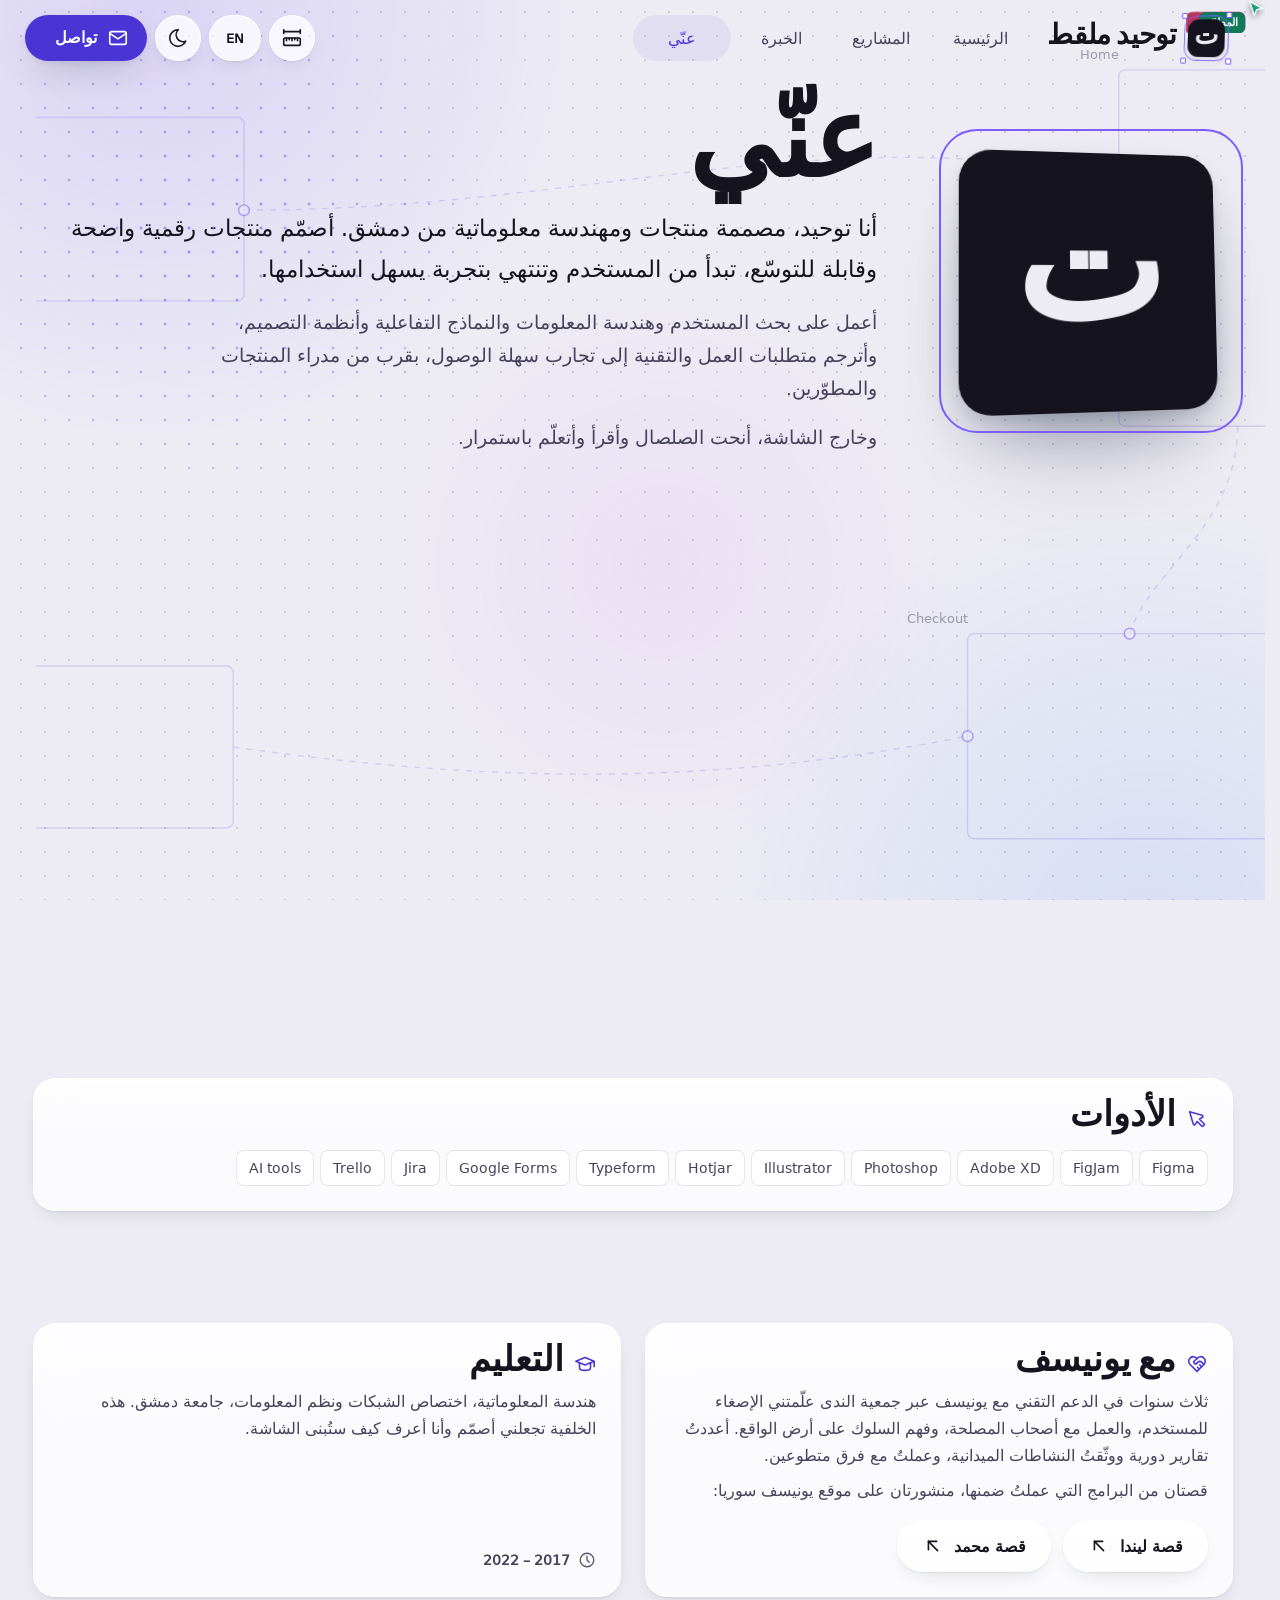
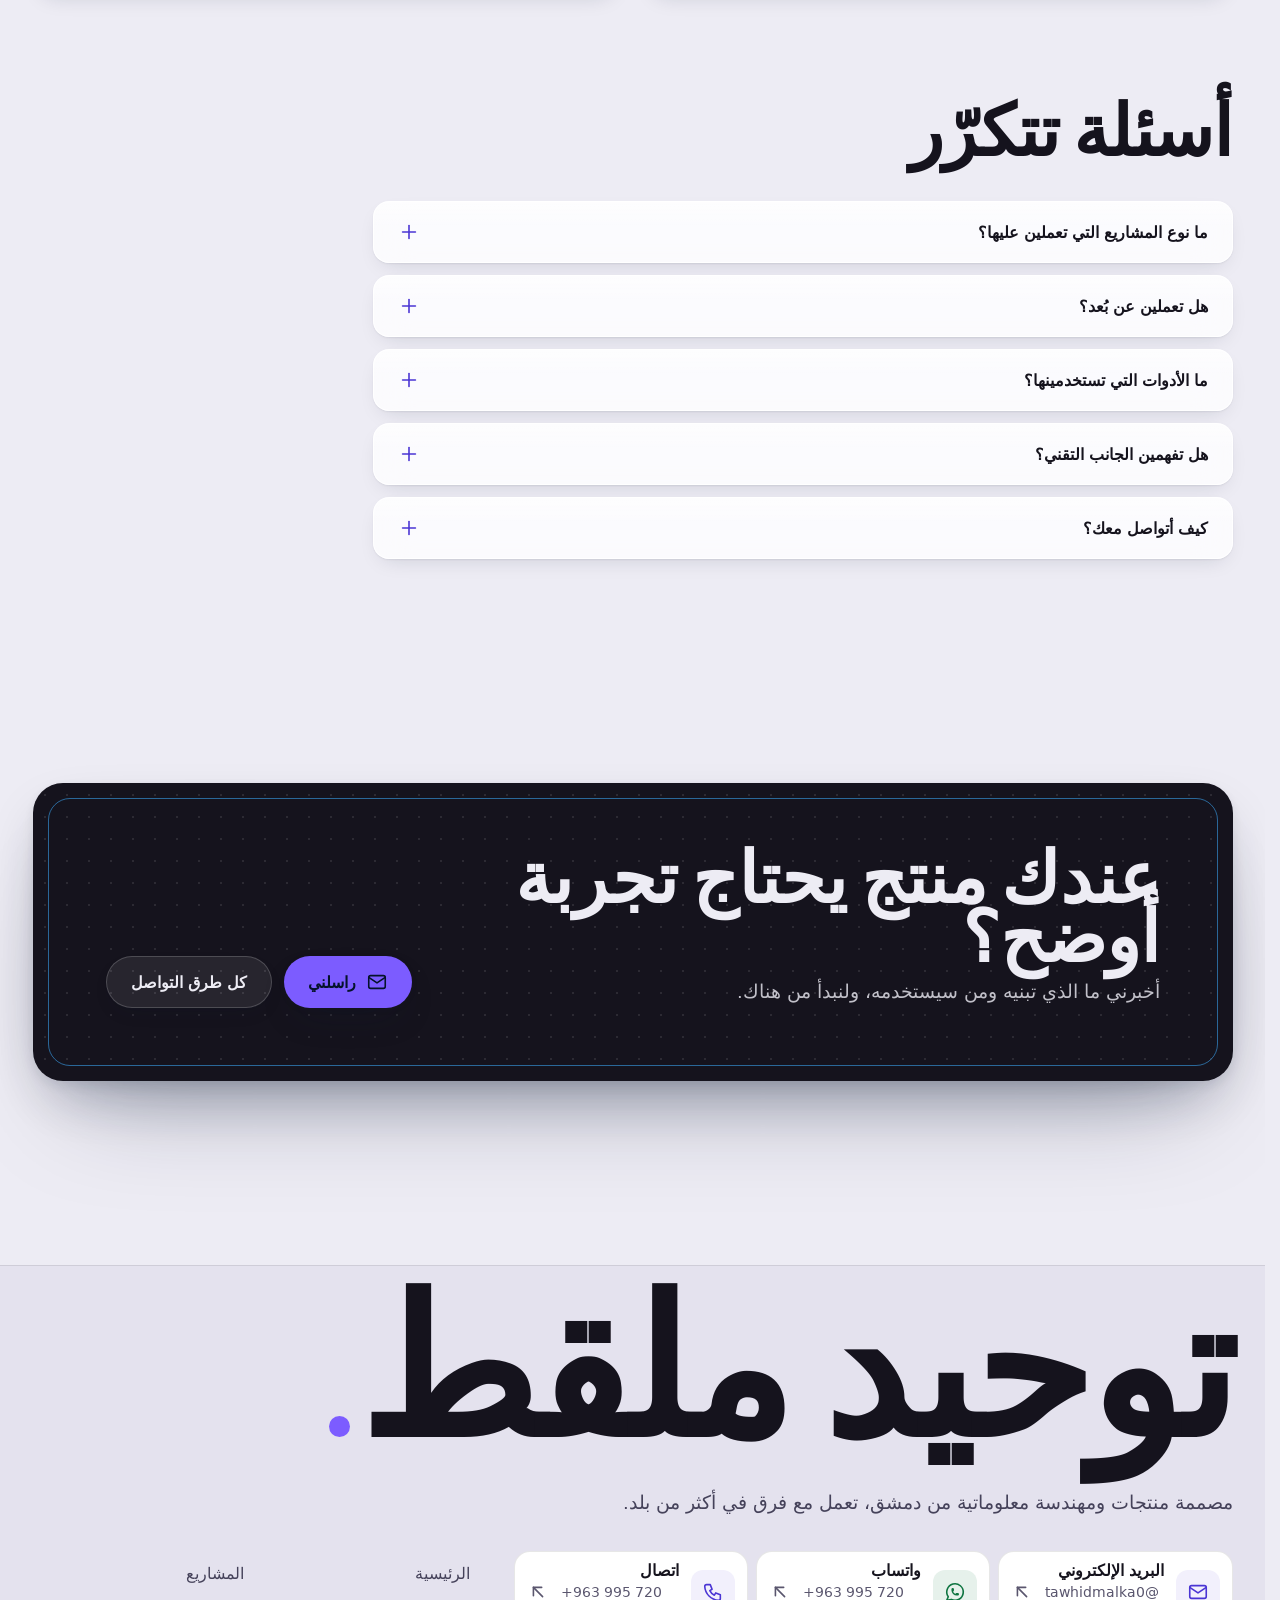
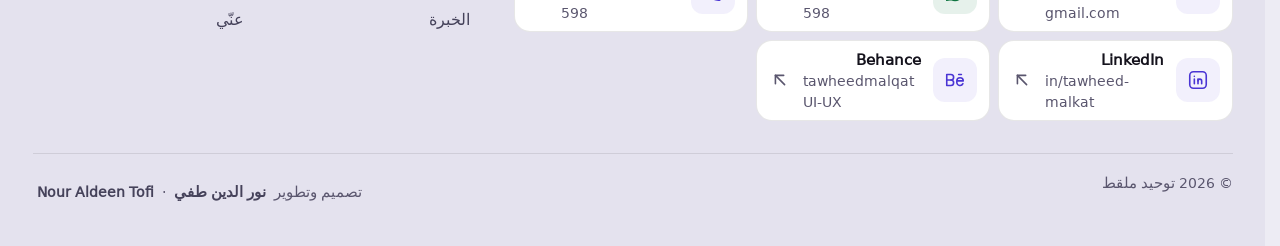
==== commit 6d9b8fa2: "Projects: swipe deck on the home page, a page per project with every screen from its Behance case st" ====
--- a/about.html
+++ b/about.html
@@ -149,7 +149,8 @@
   <path d="M7 10l6 0" />
   <path d="M10 7l0 6" />
   <path d="M21 21l-6 -6" /></symbol></svg>
-<div class="cv" aria-hidden="true"><i class="cv-l cv-l1"></i><i class="cv-l cv-l2"></i><i class="cv-l cv-l3"></i><div class="cv-dots"></div>
+<div class="cv" aria-hidden="true"><i class="cv-l cv-l1"></i><i class="cv-l cv-l2"></i><i class="cv-l cv-l3"></i><div class="cv-dots"></div><div class="cv-wave"></div>
+<span class="cv-sel"><i></i><i></i><i></i><i></i><b>Frame · Auto layout</b></span><span class="cv-sel cv-sel-2"><i></i><i></i><i></i><i></i><b>Component</b></span>
 <svg class="cv-art" viewBox="0 0 1440 900" preserveAspectRatio="xMidYMid slice">
 <text class="cv-lbl" x="70" y="132">Onboarding</text><rect x="70" y="142" width="250" height="170" rx="6"/>
 <text class="cv-lbl" x="1130" y="88">Home</text><rect x="1130" y="98" width="220" height="330" rx="6"/>
@@ -161,6 +162,7 @@
 </svg>
 <div class="cv-cur cv-cur-1"><svg viewBox="0 0 24 24" aria-hidden="true"><path d="M4 2.5 20 11l-7.2 1.6L9.6 20z"/></svg><b><span data-l="ar">توحيد</span><span data-l="en" lang="en">Tawheed</span></b></div>
 <div class="cv-cur cv-cur-2"><svg viewBox="0 0 24 24" aria-hidden="true"><path d="M4 2.5 20 11l-7.2 1.6L9.6 20z"/></svg><b><span data-l="ar">المستخدم</span><span data-l="en" lang="en">User</span></b></div>
+<div class="cv-cur cv-cur-3"><svg viewBox="0 0 24 24" aria-hidden="true"><path d="M4 2.5 20 11l-7.2 1.6L9.6 20z"/></svg><b><span data-l="ar">المطوّر</span><span data-l="en" lang="en">Developer</span></b></div>
 </div>
 <header class="hdr" id="hdr"><div class="wrap hdr-in">
 <a class="brand" href="index.html" aria-label="توحيد ملقط، الرئيسية" data-ar-label="توحيد ملقط، الرئيسية" data-en-label="Tawheed Malkat, home"><span class="mono" aria-hidden="true"><span data-l="ar">ت</span><span data-l="en" lang="en">T</span><i></i><i></i><i></i><i></i></span><span class="bn-full"><span data-l="ar">توحيد ملقط</span><span data-l="en" lang="en">Tawheed Malkat</span></span><span class="bn-first"><span data-l="ar">توحيد</span><span data-l="en" lang="en">Tawheed</span></span></a>
--- a/assets/css/site.css
+++ b/assets/css/site.css
@@ -1039,3 +1039,231 @@
 @media (min-width:1280px){.fly-layers{display:block}}
 .fly-view,.fly-tilt{direction:ltr}
 .vw-count{direction:ltr;unicode-bidi:isolate;text-align:start}
+
+/* =====================================================================
+   v2 — the work, shown properly on a phone
+   Cards fan their screens like layers in a file; a deck you swipe on the
+   home page; a page per project; a canvas that never stops working.
+   ===================================================================== */
+
+:root{--dirx:1}
+[dir="rtl"]{--dirx:-1}
+
+/* ---------- the living canvas ---------- */
+.cv-wave{position:absolute;inset:-48px;background-image:radial-gradient(circle,var(--brand-2) 1.3px,transparent 1.8px);background-size:24px 24px;opacity:.55;
+  -webkit-mask-image:radial-gradient(closest-side,#000,transparent);mask-image:radial-gradient(closest-side,#000,transparent);
+  -webkit-mask-size:560px 560px;mask-size:560px 560px;-webkit-mask-repeat:no-repeat;mask-repeat:no-repeat;
+  animation:cvPan 5s linear infinite,cvWave 19s ease-in-out infinite alternate;will-change:transform}
+[dir="rtl"] .cv-wave{animation-name:cvPanR,cvWave}
+@keyframes cvWave{0%{-webkit-mask-position:-10% 8%;mask-position:-10% 8%}35%{-webkit-mask-position:62% 38%;mask-position:62% 38%}70%{-webkit-mask-position:18% 92%;mask-position:18% 92%}100%{-webkit-mask-position:108% 70%;mask-position:108% 70%}}
+.cv-sel{position:absolute;top:0;left:0;width:200px;height:136px;border:1.5px solid color-mix(in srgb,var(--brand-2) 55%,transparent);border-radius:4px;opacity:0;animation:cvSel 22s var(--ease) infinite;will-change:transform,opacity}
+.cv-sel i{position:absolute;width:8px;height:8px;background:var(--bg);border:1.5px solid var(--brand-2);border-radius:2px}
+.cv-sel i:nth-child(1){top:-5px;inset-inline-start:-5px}.cv-sel i:nth-child(2){top:-5px;inset-inline-end:-5px}.cv-sel i:nth-child(3){bottom:-5px;inset-inline-start:-5px}.cv-sel i:nth-child(4){bottom:-5px;inset-inline-end:-5px}
+.cv-sel b{position:absolute;bottom:100%;margin-bottom:8px;inset-inline-start:0;font:600 10px/1 var(--f-body);color:#fff;background:var(--label);padding:4px 6px;border-radius:4px;white-space:nowrap;direction:ltr;opacity:.75}
+.cv-sel-2{width:120px;height:170px;animation-name:cvSel2;animation-duration:27s;animation-delay:-11s}
+/* frames only travel and fade: a moving transform is never a layout shift */
+@keyframes cvSel{
+  0%{transform:translate(8vw,16vh);opacity:0}
+  10%,30%{transform:translate(8vw,16vh);opacity:.5}
+  48%,70%{transform:translate(54vw,32vh);opacity:.5}
+  86%{transform:translate(30vw,64vh);opacity:.4}
+  100%{transform:translate(30vw,64vh);opacity:0}}
+@keyframes cvSel2{
+  0%{transform:translate(62vw,66vh);opacity:0}
+  12%,40%{transform:translate(70vw,12vh);opacity:.38}
+  75%{transform:translate(14vw,44vh);opacity:.32}
+  100%{transform:translate(14vw,44vh);opacity:0}}
+.cv-cur-3{--c:#16A37A;--cl:#0E7A5A;animation:cvCur3 23s ease-in-out infinite;animation-delay:-4s}
+@keyframes cvCur3{0%{transform:translate(40vw,86vh)}30%{transform:translate(18vw,58vh)}55%{transform:translate(46vw,30vh)}80%{transform:translate(64vw,62vh)}100%{transform:translate(40vw,86vh)}}
+.cv-art rect{stroke-dasharray:1400;stroke-dashoffset:0;animation:cvDraw 16s ease-in-out infinite}
+.cv-art rect:nth-of-type(2){animation-delay:-4s}.cv-art rect:nth-of-type(3){animation-delay:-8s}.cv-art rect:nth-of-type(4){animation-delay:-12s}
+@keyframes cvDraw{0%,12%{stroke-dashoffset:1400}45%,80%{stroke-dashoffset:0}100%{stroke-dashoffset:-1400}}
+.cv-art .cv-con{animation:cvFlow 3.2s linear infinite}
+@keyframes cvFlow{to{stroke-dashoffset:-26}}
+/* the canvas keeps working while you scroll, on every screen */
+.is-scrolling .cv-cur,.is-scrolling .cv-l,.is-scrolling .cv-art{animation-play-state:running!important}
+@media (max-width:899px){
+  .cv-cur-2{display:flex}
+  .cv-art{opacity:.9}
+  .cv-sel{animation-name:cvSelM;animation-duration:18s}
+}
+@keyframes cvSelM{
+  0%{transform:translate(6vw,14vh);opacity:0}
+  10%,35%{transform:translate(6vw,14vh);opacity:.45}
+  55%{transform:translate(40vw,42vh);opacity:.45}
+  80%{transform:translate(18vw,70vh);opacity:.4}
+  100%{transform:translate(18vw,70vh);opacity:0}}
+
+/* ---------- a project card ---------- */
+.pc{position:relative;display:flex;flex-direction:column;height:100%;border-radius:var(--r-xl);background:var(--glass-soft);border:1px solid var(--glass-edge);box-shadow:var(--shadow-2);background-image:var(--sheen);overflow:hidden;isolation:isolate}
+.pc-media{position:relative;display:block;aspect-ratio:16/11;overflow:hidden;
+  background:radial-gradient(120% 90% at 50% 0%,color-mix(in srgb,var(--pc) 22%,transparent),transparent 70%),color-mix(in srgb,var(--pc) 8%,var(--surface-2))}
+.pc-media::before{content:"";position:absolute;inset:0;background-image:radial-gradient(circle,var(--dot) 1px,transparent 1.4px);background-size:18px 18px;opacity:.7}
+.pc-stack{position:absolute;inset:16% 11% 9%}
+.pc-l{position:absolute;inset:0;border-radius:var(--r-md);overflow:hidden;background:var(--surface);box-shadow:var(--shadow-2);transition:transform .7s var(--ease),opacity .5s;transform-origin:50% 100%}
+.pc-l img{width:100%;height:100%;object-fit:cover;object-position:top center}
+.pc-l1{z-index:3;box-shadow:var(--shadow-3);overflow:visible}
+.pc-l1 img{border-radius:inherit}
+.pc-l2{z-index:2;transform:translate(calc(var(--dirx) * -9%),-9%) rotate(calc(var(--dirx) * -4deg)) scale(.9);opacity:.92}
+.pc-l3{z-index:1;transform:translate(calc(var(--dirx) * 9%),-15%) rotate(calc(var(--dirx) * 4deg)) scale(.82);opacity:.8}
+@media (hover:hover){
+  .pc:hover .pc-l1{transform:translateY(-3%) scale(1.02)}
+  .pc:hover .pc-l2{transform:translate(calc(var(--dirx) * -20%),-14%) rotate(calc(var(--dirx) * -8deg)) scale(.88)}
+  .pc:hover .pc-l3{transform:translate(calc(var(--dirx) * 20%),-20%) rotate(calc(var(--dirx) * 8deg)) scale(.8)}
+  .pc:hover .pc-l1 .sel{opacity:1}
+}
+.pc-lbl{position:absolute;top:12px;inset-inline-start:14px;inset-inline-end:76px;z-index:4;display:flex;align-items:center;gap:5px;font:500 12px/1.2 var(--f-body);color:var(--ink-2);opacity:.85}
+.pc-lbl .ic{width:14px;height:14px;flex:none}
+.pc-lbl span{overflow:hidden;text-overflow:ellipsis;white-space:nowrap}
+.pc-n{position:absolute;top:10px;inset-inline-end:12px;z-index:4;font:600 12px/1 var(--f-body);color:var(--ink);background:var(--glass-strong);border:1px solid var(--glass-edge);padding:6px 9px;border-radius:var(--r-pill)}
+.pc-body{display:flex;flex-direction:column;gap:var(--s-2);padding:var(--s-5);flex:1}
+.pc-kick{font-size:var(--t-xs);font-weight:600;color:color-mix(in srgb,var(--pc) 70%,var(--ink));letter-spacing:.01em}
+.pc-t{font-family:var(--f-head);font-weight:700;font-size:clamp(1.5rem,1.2rem + 1vw,2rem);line-height:1.15}
+.pc-t a{color:inherit}
+.pc-t a::after{content:"";position:absolute;inset:0;z-index:5}
+.pc-k{color:var(--ink-2);line-height:1.6}
+.pc-team{display:flex;align-items:center;gap:6px;color:var(--ink-3);font-size:var(--t-sm)}
+.pc-team .ic{width:18px;height:18px}
+.pc-act{display:flex;gap:var(--s-2);margin-top:auto;padding-top:var(--s-3);position:relative;z-index:6}
+.pc-act .btn{min-height:48px;padding:0 18px}
+.pc-go{flex:1}
+@media (max-width:379px){.pc-be{display:none}.pc-act .btn-g{padding:0 14px}}
+
+/* ---------- home: the deck ---------- */
+.pw{overflow:hidden}
+.pw .sec-head{display:flex;align-items:flex-end;justify-content:space-between;gap:var(--s-5)}
+.pw-nav{display:none;align-items:center;gap:var(--s-3);flex:none}
+.pw-count{font-weight:600;color:var(--ink-2);min-width:4.5em;text-align:center}
+@media (min-width:900px){.pw-nav{display:flex}}
+.pw-track{--cw:min(84vw,400px);display:grid;grid-auto-flow:column;grid-auto-columns:var(--cw);gap:var(--s-4);overflow-x:auto;overscroll-behavior-x:contain;
+  scroll-snap-type:x mandatory;scroll-padding-inline:calc((100% - var(--cw)) / 2);padding:var(--s-4) calc((100% - var(--cw)) / 2) var(--s-6);scrollbar-width:none;outline:none}
+.pw-track::-webkit-scrollbar{display:none}
+.pw-slot{scroll-snap-align:center;perspective:1200px}
+.pw-slot>*{transform:rotateY(calc(var(--d,0) * var(--dirx) * -14deg)) scale(calc(1 - var(--a,0) * .08));opacity:calc(1 - var(--a,0) * .25);will-change:transform}
+.pw-slot .pc-l2{translate:calc(var(--d,0) * 18%) 0}
+.pw-slot .pc-l3{translate:calc(var(--d,0) * 30%) 0}
+.pw-track:focus-visible{outline:2.5px solid var(--brand);outline-offset:-4px;border-radius:var(--r-xl)}
+@media (min-width:900px){
+  .pw-track{--cw:min(1040px,86vw);gap:var(--s-6)}
+  .pw-slot .pc{display:grid;grid-template-columns:minmax(0,1.35fr) minmax(0,1fr);min-height:460px}
+  .pw-slot .pc-media{aspect-ratio:auto;height:100%}
+  .pw-slot .pc-body{padding:var(--s-7) var(--s-6);justify-content:center;gap:var(--s-3)}
+  .pw-slot .pc-t{font-size:clamp(2rem,1.4rem + 1.6vw,3rem)}
+  .pw-slot .pc-k{font-size:var(--t-lg)}
+  .pw-slot .pc-act{margin-top:var(--s-4)}
+}
+.pw-dots{display:flex;justify-content:center;gap:7px;margin-top:calc(-1 * var(--s-3))}
+.pw-dots i{width:7px;height:7px;border-radius:4px;background:var(--line-2);transition:width .3s var(--ease),background-color .3s}
+.pw-dots i.on{width:22px;background:var(--brand)}
+.pw-more{display:flex;flex-direction:column;justify-content:center;align-items:flex-start;gap:var(--s-3);height:100%;min-height:420px;padding:var(--s-6);border-radius:var(--r-xl);
+  background:var(--ink);color:var(--bg);box-shadow:var(--shadow-3);position:relative;overflow:hidden}
+.pw-more::before{content:"";position:absolute;inset:0;background-image:radial-gradient(circle,rgba(255,255,255,.14) 1px,transparent 1.4px);background-size:20px 20px}
+.pw-more-grid{position:relative;display:grid;grid-template-columns:repeat(2,1fr);gap:8px;width:100%;margin-bottom:var(--s-3)}
+.pw-more-grid span{aspect-ratio:16/10;border-radius:var(--r-sm);overflow:hidden;box-shadow:0 8px 20px -8px rgba(0,0,0,.5)}
+.pw-more-grid img{width:100%;height:100%;object-fit:cover}
+.pw-more b{position:relative;font:700 clamp(1.6rem,1.2rem + 1.2vw,2.4rem)/1.2 var(--f-head)}
+.pw-more small{position:relative;opacity:.75;font-size:var(--t-md);line-height:1.6}
+.pw-more .btn{position:relative;margin-top:var(--s-2)}
+@media (min-width:900px){.pw-more{min-height:460px;display:grid;grid-template-columns:1.2fr 1fr;align-content:center;column-gap:var(--s-7)}.pw-more-grid{grid-row:span 4;margin:0}}
+
+/* ---------- work: the grid of cards ---------- */
+.pc-grid{display:grid;gap:var(--s-5);margin-top:var(--s-6)}
+@media (min-width:640px){.pc-grid{grid-template-columns:repeat(2,minmax(0,1fr))}}
+@media (min-width:1100px){.pc-grid{grid-template-columns:repeat(3,minmax(0,1fr));gap:var(--s-6)}}
+@supports (animation-timeline:view()){
+  @media (prefers-reduced-motion:no-preference){
+    .pc-grid>li{animation:pcIn linear both;animation-timeline:view();animation-range:entry 0% cover 22%}
+    .pj-fr{animation:pcIn linear both;animation-timeline:view();animation-range:entry 0% cover 18%}
+  }
+}
+@keyframes pcIn{from{opacity:0;transform:translateY(34px) scale(.98)}to{opacity:1;transform:none}}
+
+/* ---------- a project page ---------- */
+.pj-bar{display:flex;align-items:center;justify-content:space-between;gap:var(--s-3);padding-top:calc(var(--hdr-h) + env(safe-area-inset-top) + var(--s-4))}
+.pj-back{display:inline-flex;align-items:center;gap:8px;min-height:44px;padding-inline:12px 16px;border-radius:var(--r-pill);background:var(--glass-soft);border:1px solid var(--glass-edge);box-shadow:var(--shadow-1);font-weight:600;font-size:var(--t-sm)}
+.pj-back .ic{width:18px;height:18px}
+.pj-pager{display:flex;align-items:center;gap:var(--s-2);font-weight:600;color:var(--ink-2);font-size:var(--t-sm)}
+.pj-pager .icon-btn{width:44px;height:44px}
+.pj-hero{display:grid;gap:var(--s-7);padding-block:var(--s-7) var(--s-7)}
+@media (min-width:900px){.pj-hero{grid-template-columns:minmax(0,1.25fr) minmax(0,1fr);align-items:center;gap:var(--s-8);padding-block:var(--s-8)}}
+.pj-cover{position:relative;border-radius:var(--r-lg);box-shadow:var(--shadow-3);background:var(--surface)}
+.pj-cover-shot{display:block;border-radius:inherit;overflow:hidden}
+.pj-cover-shot img{width:100%;height:auto;display:block}
+.pj-cover .sel{opacity:1;border-radius:var(--r-lg)}
+.pj-cover-lbl{position:absolute;bottom:100%;margin-bottom:8px;inset-inline-start:0;max-width:100%;display:flex;align-items:center;gap:5px;font:500 12px/1.2 var(--f-body);color:var(--ink-3)}
+.pj-cover-lbl .ic{width:14px;height:14px;flex:none}
+.pj-cover-lbl span{overflow:hidden;text-overflow:ellipsis;white-space:nowrap}
+.pj-dim{position:absolute;top:100%;margin-top:9px;inset-inline-start:50%;translate:calc(-50% * var(--dirx)) 0;font:600 11px/1 var(--f-body);color:#fff;background:var(--label);padding:5px 8px;border-radius:6px}
+.pj-txt{display:flex;flex-direction:column;gap:var(--s-3)}
+.pj-txt .pc-kick{font-size:var(--t-sm)}
+.pj-h{font-family:var(--f-head);font-weight:700;font-size:clamp(2.4rem,1.6rem + 3.6vw,4.4rem);line-height:1.08;letter-spacing:-.02em}
+.pj-lead{font-size:var(--t-lg);color:var(--ink-2);line-height:1.65}
+.pj-stat{display:flex;align-items:baseline;gap:10px;color:var(--ink-2)}
+.pj-stat b{font:700 2rem/1 var(--f-head);color:var(--brand)}
+.pj-act{display:flex;flex-wrap:wrap;gap:var(--s-2);margin-top:var(--s-2)}
+@media (max-width:559px){.pj-act .btn{flex:1 1 100%}}
+.pj-sec{padding-top:0}
+.pj-sec-head{display:flex;align-items:flex-end;justify-content:space-between;gap:var(--s-4)}
+.pj-hi-count{font-weight:600;color:var(--ink-2)}
+.pj-hi{--cw:min(86vw,760px);--side:max(var(--gut),calc((100% - 1200px) / 2));display:grid;grid-auto-flow:column;grid-auto-columns:var(--cw);gap:var(--s-4);overflow-x:auto;scroll-snap-type:x mandatory;
+  scroll-padding-inline:var(--side);padding:var(--s-2) var(--side) var(--s-6);scrollbar-width:none;outline:none}
+.pj-hi::-webkit-scrollbar{display:none}
+.pj-hi>li{scroll-snap-align:start;display:flex;align-items:center}
+.pj-hi-shot{display:block;width:100%;border-radius:var(--r-lg);overflow:hidden;box-shadow:var(--shadow-2);background:var(--surface);transition:transform .5s var(--ease),box-shadow .5s}
+.pj-hi-shot img{display:block;width:100%;height:auto}
+@media (hover:hover){.pj-hi-shot:hover{transform:translateY(-4px);box-shadow:var(--shadow-3)}}
+.pj-case{display:grid;gap:var(--s-7);max-width:1040px;margin-inline:auto}
+.pj-fr-lbl{display:flex;align-items:center;gap:5px;margin-bottom:8px;font:500 12px/1 var(--f-body);color:var(--ink-3)}
+.pj-fr-lbl .ic{width:14px;height:14px}
+.pj-case-shot{display:block;border-radius:var(--r-md);overflow:hidden;box-shadow:var(--shadow-2);background:var(--surface);outline:2px solid transparent;outline-offset:4px;transition:outline-color .25s,box-shadow .4s}
+.pj-case-shot img{display:block;width:100%;height:auto}
+@media (hover:hover){.pj-case-shot:hover{outline-color:var(--brand-2);box-shadow:var(--shadow-3)}}
+@media (max-width:639px){.pj-case{gap:var(--s-5);margin-inline:calc(-1 * var(--gut) + 8px)}.pj-case-shot{border-radius:var(--r-sm)}}
+.pj-more{display:flex;justify-content:center;margin-top:var(--s-7)}
+.pj-next{display:grid;grid-template-columns:auto 1fr auto;align-items:center;gap:var(--s-5);margin-top:var(--s-8);padding:var(--s-4);border-radius:var(--r-xl);color:var(--ink)}
+.pj-next-img{width:clamp(120px,30vw,320px);aspect-ratio:16/10;border-radius:var(--r-md);overflow:hidden;box-shadow:var(--shadow-2)}
+.pj-next-img img{width:100%;height:100%;object-fit:cover}
+.pj-next-txt{display:grid;gap:4px}
+.pj-next-txt small{color:var(--ink-3);font-size:var(--t-sm)}
+.pj-next-txt b{font:700 clamp(1.3rem,1rem + 1.2vw,2.2rem)/1.15 var(--f-head)}
+.pj-next-txt span{color:var(--ink-2);font-size:var(--t-sm);line-height:1.5}
+.pj-next-ic{width:30px;height:30px;color:var(--brand);transition:translate .3s var(--ease)}
+@media (hover:hover){.pj-next:hover .pj-next-ic{translate:calc(var(--dirx) * 6px) 0}}
+@media (max-width:559px){.pj-next{grid-template-columns:1fr auto}.pj-next-img{grid-column:1/-1;width:100%}}
+
+/* ---------- lightbox ---------- */
+.lb{position:fixed;inset:0;z-index:120;display:flex;flex-direction:column;background:color-mix(in srgb,var(--bg) 94%,transparent);
+  -webkit-backdrop-filter:blur(18px);backdrop-filter:blur(18px);opacity:0;transition:opacity .3s var(--ease)}
+.lb.open{opacity:1}
+.lb[hidden]{display:none}
+.lb-bar{display:flex;align-items:center;gap:var(--s-3);padding:calc(env(safe-area-inset-top) + 10px) var(--gut) 10px}
+.lb-count{font-weight:600;min-width:4.5em}
+.lb-title{flex:1;font-weight:600;color:var(--ink-2);overflow:hidden;text-overflow:ellipsis;white-space:nowrap}
+.lb-track{flex:1;min-height:0;display:grid;grid-auto-flow:column;grid-auto-columns:100%;overflow-x:auto;scroll-snap-type:x mandatory;scrollbar-width:none;overscroll-behavior:contain}
+.lb-track::-webkit-scrollbar{display:none}
+.lb-track>li{scroll-snap-align:center;display:grid;place-items:center;min-height:0;padding:var(--s-3) var(--gut) calc(env(safe-area-inset-bottom) + var(--s-5));overflow-y:auto}
+.lb-track img{max-width:min(100%,1400px);width:auto;height:auto;max-height:100%;object-fit:contain;border-radius:var(--r-sm);box-shadow:var(--shadow-3);background:var(--surface)}
+@media (max-width:899px){.lb-track>li{place-items:start center}.lb-track img{max-height:none;width:100%}}
+.lb .vw-btn{display:none}
+@media (min-width:900px) and (hover:hover){.lb .vw-btn{display:grid}.lb-prev{inset-inline-start:24px}.lb-next{inset-inline-end:24px}}
+
+@media (prefers-reduced-motion:reduce){
+  .pw-slot>*{transform:none!important;opacity:1!important}
+  .pc-l2,.pc-l3{translate:none!important}
+  .cv-wave,.cv-sel{display:none}
+}
+
+/* counters read left to right in both languages: "01 / 05", never "05 / 01" */
+.pc-n,.pw-count,.pj-pager .num,.pj-hi-count,.lb-count,.pj-stat b{direction:ltr;unicode-bidi:isolate}
+/* the selection frames stay in the background: quiet, and labelled only where there is room */
+@media (max-width:899px){.cv-sel b{display:none}.cv-sel{border-width:1px;width:150px;height:104px}.cv-sel-2{width:92px;height:130px}}
+/* the title link is a full-size target in its own right */
+.pc-t a{display:inline-flex;align-items:center;min-height:48px}
+/* in the deck, a card's actions arrive when it reaches the centre */
+.pw-track.is-live .pc-act{transition:opacity .35s var(--ease),visibility .35s}
+.pw-track.is-live .pw-slot:not(.is-cur) .pc-act{opacity:0;visibility:hidden}
+/* the pager keeps full-size buttons on the narrowest phones; the back link gives way instead */
+.pj-pager .icon-btn{flex:none}
+.pj-back{min-width:0}
+.pj-back>span{overflow:hidden;text-overflow:ellipsis;white-space:nowrap}
+@media (max-width:359px){.pj-pager{gap:4px}.pj-pager .num{font-size:.8rem}}
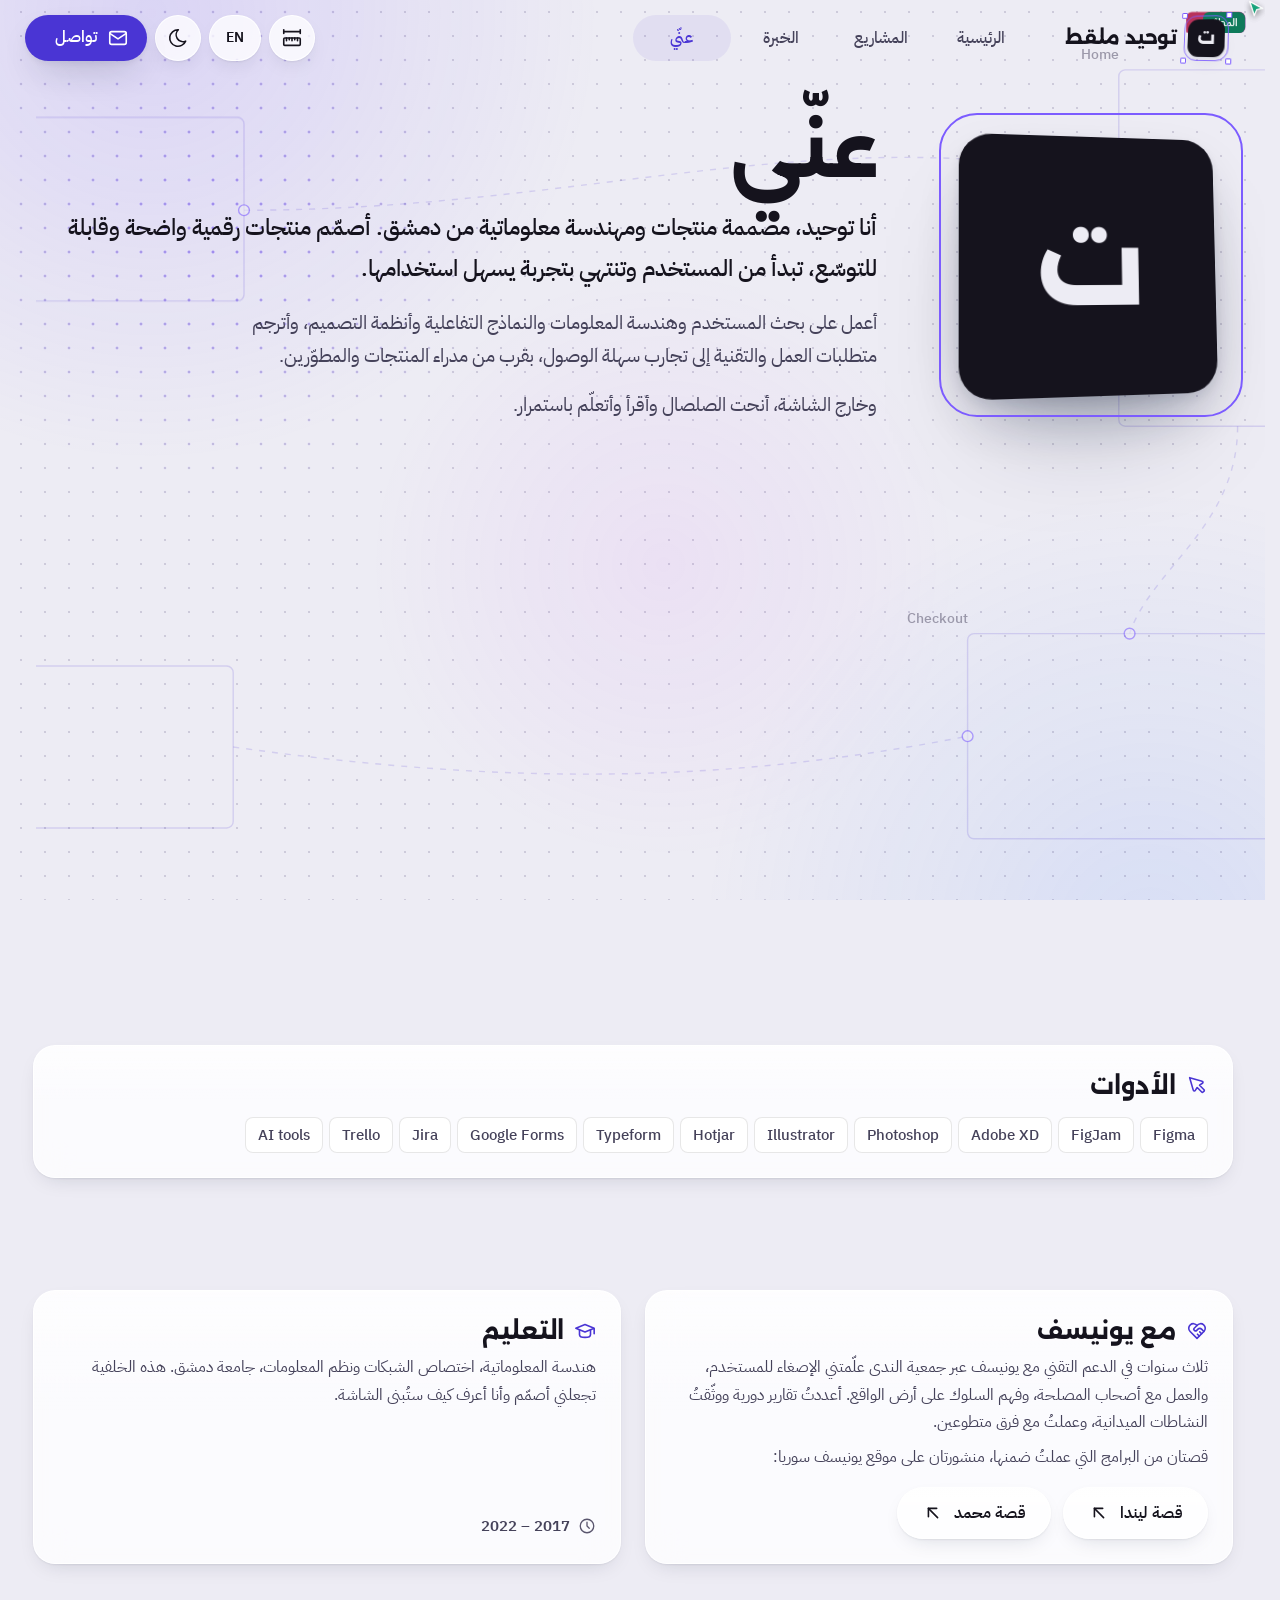
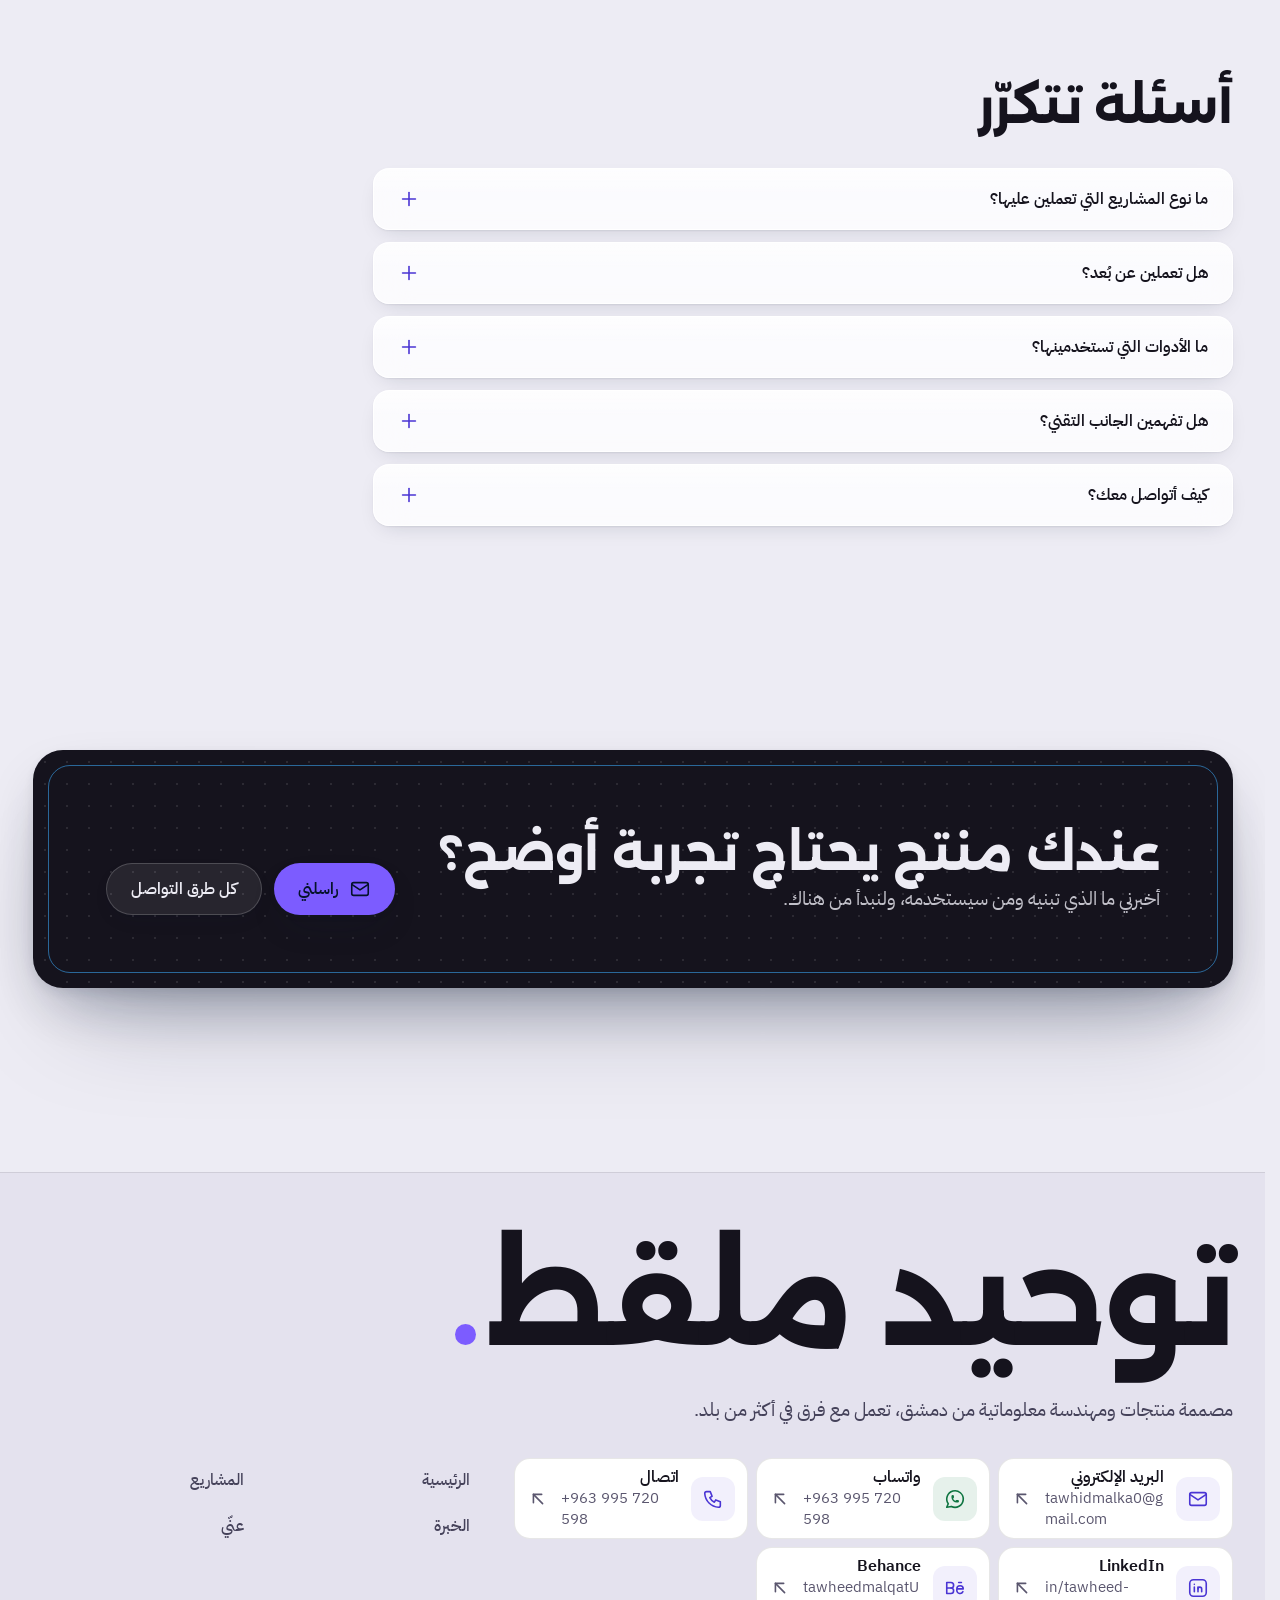
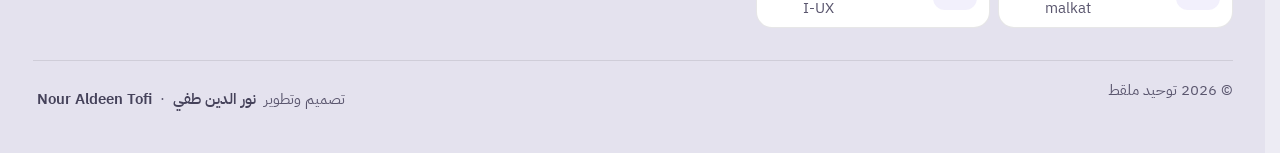
==== commit 864c82ee: "A hero that designs itself, one skill per stage, and new type: Alexandria with IBM Plex Sans Arabic" ====
--- a/about.html
+++ b/about.html
@@ -10,7 +10,7 @@
 <meta name="color-scheme" content="light dark">
 <meta name="theme-color" id="metaTheme" content="#ECEEF1">
 <script>(function(){try{var r=document.documentElement,t=localStorage.getItem('tm-theme'),l=localStorage.getItem('tm-lang');if(t==='dark')r.dataset.theme='dark';if(l==='en'){r.lang='en';r.dir='ltr';document.title=r.dataset.titleEn}}catch(e){}})();</script>
-<link rel="preload" href="assets/fonts/reem-kufi-arabic-700-normal.woff2" as="font" type="font/woff2" crossorigin><link rel="preload" href="assets/fonts/reem-kufi-arabic-600-normal.woff2" as="font" type="font/woff2" crossorigin><link rel="preload" href="assets/fonts/reem-kufi-latin-700-normal.woff2" as="font" type="font/woff2" crossorigin><link rel="preload" href="assets/fonts/reem-kufi-latin-600-normal.woff2" as="font" type="font/woff2" crossorigin><link rel="preload" href="assets/fonts/readex-pro-arabic-400-normal.woff2" as="font" type="font/woff2" crossorigin><link rel="preload" href="assets/fonts/readex-pro-arabic-500-normal.woff2" as="font" type="font/woff2" crossorigin><link rel="preload" href="assets/fonts/readex-pro-arabic-600-normal.woff2" as="font" type="font/woff2" crossorigin><link rel="preload" href="assets/fonts/readex-pro-latin-400-normal.woff2" as="font" type="font/woff2" crossorigin><link rel="preload" href="assets/fonts/readex-pro-latin-500-normal.woff2" as="font" type="font/woff2" crossorigin><link rel="preload" href="assets/fonts/readex-pro-latin-600-normal.woff2" as="font" type="font/woff2" crossorigin>
+<link rel="preload" href="assets/fonts/alexandria-arabic-800-normal.woff2" as="font" type="font/woff2" crossorigin><link rel="preload" href="assets/fonts/alexandria-arabic-700-normal.woff2" as="font" type="font/woff2" crossorigin><link rel="preload" href="assets/fonts/alexandria-latin-800-normal.woff2" as="font" type="font/woff2" crossorigin><link rel="preload" href="assets/fonts/alexandria-latin-700-normal.woff2" as="font" type="font/woff2" crossorigin><link rel="preload" href="assets/fonts/ibm-plex-sans-arabic-arabic-400-normal.woff2" as="font" type="font/woff2" crossorigin><link rel="preload" href="assets/fonts/ibm-plex-sans-arabic-arabic-500-normal.woff2" as="font" type="font/woff2" crossorigin><link rel="preload" href="assets/fonts/ibm-plex-sans-arabic-arabic-600-normal.woff2" as="font" type="font/woff2" crossorigin><link rel="preload" href="assets/fonts/ibm-plex-sans-arabic-latin-400-normal.woff2" as="font" type="font/woff2" crossorigin><link rel="preload" href="assets/fonts/ibm-plex-sans-arabic-latin-600-normal.woff2" as="font" type="font/woff2" crossorigin>
 <link rel="stylesheet" href="assets/css/site.css">
 <link rel="icon" href="assets/img/favicon.svg" type="image/svg+xml">
 <link rel="apple-touch-icon" href="assets/img/apple-touch-icon.png">
@@ -48,7 +48,7 @@
   <path d="M5 12l5 5l10 -10" /></symbol><symbol id="i-chevron-down" viewBox="0 0 24 24" fill="none" stroke="currentColor" stroke-width="1.75" stroke-linecap="round" stroke-linejoin="round"><path stroke="none" d="M0 0h24v24H0z" fill="none" />
   <path d="M6 9l6 6l6 -6" /></symbol><symbol id="i-chevron-left" viewBox="0 0 24 24" fill="none" stroke="currentColor" stroke-width="1.75" stroke-linecap="round" stroke-linejoin="round"><path stroke="none" d="M0 0h24v24H0z" fill="none" />
   <path d="M15 6l-6 6l6 6" /></symbol><symbol id="i-chevron-right" viewBox="0 0 24 24" fill="none" stroke="currentColor" stroke-width="1.75" stroke-linecap="round" stroke-linejoin="round"><path stroke="none" d="M0 0h24v24H0z" fill="none" />
-  <path d="M9 6l6 6l-6 6" /></symbol><symbol id="i-clock" viewBox="0 0 24 24" fill="none" stroke="currentColor" stroke-width="1.75" stroke-linecap="round" stroke-linejoin="round"><path stroke="none" d="M0 0h24v24H0z" fill="none" />
+  <path d="M9 6l6 6l-6 6" /></symbol><symbol id="i-click" viewBox="0 0 24 24" fill="none" stroke="currentColor" stroke-width="1.75" stroke-linecap="round" stroke-linejoin="round"><path d="M3 12l3 0"/><path d="M12 3l0 3"/><path d="M7.8 7.8l-2.2 -2.2"/><path d="M16.2 7.8l2.2 -2.2"/><path d="M7.8 16.2l-2.2 2.2"/><path d="M12 12l9 3l-4 2l-2 4l-3 -9"/></symbol><symbol id="i-clock" viewBox="0 0 24 24" fill="none" stroke="currentColor" stroke-width="1.75" stroke-linecap="round" stroke-linejoin="round"><path stroke="none" d="M0 0h24v24H0z" fill="none" />
   <path d="M3 12a9 9 0 1 0 18 0a9 9 0 0 0 -18 0" />
   <path d="M12 7v5l3 3" /></symbol><symbol id="i-components" viewBox="0 0 24 24" fill="none" stroke="currentColor" stroke-width="1.75" stroke-linecap="round" stroke-linejoin="round"><path stroke="none" d="M0 0h24v24H0z" fill="none" />
   <path d="M3 12l3 3l3 -3l-3 -3l-3 3" />
@@ -104,7 +104,7 @@
   <path d="M5 15h2a2 2 0 0 1 2 2v2" />
   <path d="M5 9h2a2 2 0 0 0 2 -2v-2" /></symbol><symbol id="i-minus" viewBox="0 0 24 24" fill="none" stroke="currentColor" stroke-width="1.75" stroke-linecap="round" stroke-linejoin="round"><path stroke="none" d="M0 0h24v24H0z" fill="none" />
   <path d="M5 12l14 0" /></symbol><symbol id="i-moon" viewBox="0 0 24 24" fill="none" stroke="currentColor" stroke-width="1.75" stroke-linecap="round" stroke-linejoin="round"><path stroke="none" d="M0 0h24v24H0z" fill="none" />
-  <path d="M12 3c.132 0 .263 0 .393 0a7.5 7.5 0 0 0 7.92 12.446a9 9 0 1 1 -8.313 -12.454l0 .008" /></symbol><symbol id="i-palette" viewBox="0 0 24 24" fill="none" stroke="currentColor" stroke-width="1.75" stroke-linecap="round" stroke-linejoin="round"><path stroke="none" d="M0 0h24v24H0z" fill="none" />
+  <path d="M12 3c.132 0 .263 0 .393 0a7.5 7.5 0 0 0 7.92 12.446a9 9 0 1 1 -8.313 -12.454l0 .008" /></symbol><symbol id="i-note" viewBox="0 0 24 24" fill="none" stroke="currentColor" stroke-width="1.75" stroke-linecap="round" stroke-linejoin="round"><path d="M13 20l7 -7"/><path d="M13 20v-6a1 1 0 0 1 1 -1h6v-7a2 2 0 0 0 -2 -2h-12a2 2 0 0 0 -2 2v12a2 2 0 0 0 2 2h7"/></symbol><symbol id="i-palette" viewBox="0 0 24 24" fill="none" stroke="currentColor" stroke-width="1.75" stroke-linecap="round" stroke-linejoin="round"><path stroke="none" d="M0 0h24v24H0z" fill="none" />
   <path d="M12 21a9 9 0 0 1 0 -18c4.97 0 9 3.582 9 8c0 1.06 -.474 2.078 -1.318 2.828c-.844 .75 -1.989 1.172 -3.182 1.172h-2.5a2 2 0 0 0 -1 3.75a1.3 1.3 0 0 1 -1 2.25" />
   <path d="M7.5 10.5a1 1 0 1 0 2 0a1 1 0 1 0 -2 0" />
   <path d="M11.5 7.5a1 1 0 1 0 2 0a1 1 0 1 0 -2 0" />
@@ -112,7 +112,7 @@
   <path d="M5 4h4l2 5l-2.5 1.5a11 11 0 0 0 5 5l1.5 -2.5l5 2v4a2 2 0 0 1 -2 2a16 16 0 0 1 -15 -15a2 2 0 0 1 2 -2" /></symbol><symbol id="i-plus" viewBox="0 0 24 24" fill="none" stroke="currentColor" stroke-width="1.75" stroke-linecap="round" stroke-linejoin="round"><path stroke="none" d="M0 0h24v24H0z" fill="none" />
   <path d="M12 5l0 14" />
   <path d="M5 12l14 0" /></symbol><symbol id="i-pointer" viewBox="0 0 24 24" fill="none" stroke="currentColor" stroke-width="1.75" stroke-linecap="round" stroke-linejoin="round"><path stroke="none" d="M0 0h24v24H0z" fill="none" />
-  <path d="M7.904 17.563a1.2 1.2 0 0 0 2.228 .308l2.09 -3.093l4.907 4.907a1.067 1.067 0 0 0 1.509 0l1.047 -1.047a1.067 1.067 0 0 0 0 -1.509l-4.907 -4.907l3.113 -2.09a1.2 1.2 0 0 0 -.309 -2.228l-13.582 -3.904l3.904 13.563" /></symbol><symbol id="i-route" viewBox="0 0 24 24" fill="none" stroke="currentColor" stroke-width="1.75" stroke-linecap="round" stroke-linejoin="round"><path stroke="none" d="M0 0h24v24H0z" fill="none" />
+  <path d="M7.904 17.563a1.2 1.2 0 0 0 2.228 .308l2.09 -3.093l4.907 4.907a1.067 1.067 0 0 0 1.509 0l1.047 -1.047a1.067 1.067 0 0 0 0 -1.509l-4.907 -4.907l3.113 -2.09a1.2 1.2 0 0 0 -.309 -2.228l-13.582 -3.904l3.904 13.563" /></symbol><symbol id="i-refresh" viewBox="0 0 24 24" fill="none" stroke="currentColor" stroke-width="1.75" stroke-linecap="round" stroke-linejoin="round"><path d="M20 11a8.1 8.1 0 0 0 -15.5 -2m-.5 -4v4h4"/><path d="M4 13a8.1 8.1 0 0 0 15.5 2m.5 4v-4h-4"/></symbol><symbol id="i-route" viewBox="0 0 24 24" fill="none" stroke="currentColor" stroke-width="1.75" stroke-linecap="round" stroke-linejoin="round"><path stroke="none" d="M0 0h24v24H0z" fill="none" />
   <path d="M3 19a2 2 0 1 0 4 0a2 2 0 0 0 -4 0" />
   <path d="M19 7a2 2 0 1 0 0 -4a2 2 0 0 0 0 4" />
   <path d="M11 19h5.5a3.5 3.5 0 0 0 0 -7h-8a3.5 3.5 0 0 1 0 -7h4.5" /></symbol><symbol id="i-ruler-measure" viewBox="0 0 24 24" fill="none" stroke="currentColor" stroke-width="1.75" stroke-linecap="round" stroke-linejoin="round"><path stroke="none" d="M0 0h24v24H0z" fill="none" />
@@ -131,7 +131,7 @@
   <path d="M4 12l8 4l8 -4" />
   <path d="M4 16l8 4l8 -4" /></symbol><symbol id="i-sun" viewBox="0 0 24 24" fill="none" stroke="currentColor" stroke-width="1.75" stroke-linecap="round" stroke-linejoin="round"><path stroke="none" d="M0 0h24v24H0z" fill="none" />
   <path d="M8 12a4 4 0 1 0 8 0a4 4 0 1 0 -8 0" />
-  <path d="M3 12h1m8 -9v1m8 8h1m-9 8v1m-6.4 -15.4l.7 .7m12.1 -.7l-.7 .7m0 11.4l.7 .7m-12.1 -.7l-.7 .7" /></symbol><symbol id="i-user" viewBox="0 0 24 24" fill="none" stroke="currentColor" stroke-width="1.75" stroke-linecap="round" stroke-linejoin="round"><path stroke="none" d="M0 0h24v24H0z" fill="none" />
+  <path d="M3 12h1m8 -9v1m8 8h1m-9 8v1m-6.4 -15.4l.7 .7m12.1 -.7l-.7 .7m0 11.4l.7 .7m-12.1 -.7l-.7 .7" /></symbol><symbol id="i-typography" viewBox="0 0 24 24" fill="none" stroke="currentColor" stroke-width="1.75" stroke-linecap="round" stroke-linejoin="round"><path d="M4 20l3 0"/><path d="M14 20l7 0"/><path d="M6.9 15l6.9 0"/><path d="M10.2 6.3l5.8 13.7"/><path d="M5 20l6 -16l2 0l7 16"/></symbol><symbol id="i-user" viewBox="0 0 24 24" fill="none" stroke="currentColor" stroke-width="1.75" stroke-linecap="round" stroke-linejoin="round"><path stroke="none" d="M0 0h24v24H0z" fill="none" />
   <path d="M8 7a4 4 0 1 0 8 0a4 4 0 0 0 -8 0" />
   <path d="M6 21v-2a4 4 0 0 1 4 -4h4a4 4 0 0 1 4 4v2" /></symbol><symbol id="i-users" viewBox="0 0 24 24" fill="none" stroke="currentColor" stroke-width="1.75" stroke-linecap="round" stroke-linejoin="round"><path stroke="none" d="M0 0h24v24H0z" fill="none" />
   <path d="M5 7a4 4 0 1 0 8 0a4 4 0 1 0 -8 0" />
@@ -219,7 +219,7 @@
 <aside class="ins-panel" id="insPanel" aria-label="Design tokens">
 <button class="ins-close" type="button" data-ins-close aria-label="Close inspect mode"><svg class="ic " aria-hidden="true"><use href="#i-x"/></svg></button>
 <h2>Color</h2><div class="ins-sw"><span><i style="--c:var(--ink)"></i>Ink<em data-tok="--ink"></em></span><span><i style="--c:var(--ink-2)"></i>Ink 2<em data-tok="--ink-2"></em></span><span><i style="--c:var(--brand)"></i>Brand<em data-tok="--brand"></em></span><span><i style="--c:var(--brand-2)"></i>Select<em data-tok="--brand-2"></em></span><span><i style="--c:var(--bg)"></i>Canvas<em data-tok="--bg"></em></span></div>
-<h2>Type</h2><div class="ins-type"><p><b style="font-family:var(--f-head)">Reem Kufi</b><span>Display, 600–700</span></p><p><b>Readex Pro</b><span>Text, 400–600</span></p><p><b>Scale</b><span>13 · 15 · 16 · 19 · 24 · 50 · 102</span></p></div>
+<h2>Type</h2><div class="ins-type"><p><b style="font-family:var(--f-head)">Alexandria</b><span>Display, 600–800</span></p><p><b>IBM Plex Sans Arabic</b><span>Text, 400–700</span></p><p><b>Scale</b><span>13 · 15 · 16 · 19 · 24 · 50 · 102</span></p></div>
 <h2 class="ins-hide-m">Radius</h2><div class="ins-rad ins-hide-m"><i style="--r:6px"></i><i style="--r:10px"></i><i style="--r:16px"></i><i style="--r:22px"></i><i style="--r:30px"></i></div>
 <h2 class="ins-hide-m">Spacing</h2><div class="ins-type ins-hide-m"><p><span>4 · 8 · 12 · 16 · 24 · 32 · 48 · 72 · 112</span></p></div>
 <h2 class="ins-hide-m">Elevation</h2><div class="ins-type ins-hide-m"><p><span>shadow-1 rest · shadow-2 raised · shadow-3 floating</span></p></div>
--- a/assets/css/site.css
+++ b/assets/css/site.css
@@ -5,21 +5,25 @@
    ========================================================= */
 
 /* ---------- Fonts (self-hosted; fallbacks matched per script so nothing jumps) ---------- */
-@font-face{font-family:"Readex";src:url(../fonts/readex-pro-arabic-400-normal.woff2) format("woff2");font-weight:400;font-display:optional;unicode-range:U+0600-06FF,U+0750-077F,U+0870-088E,U+0890-0891,U+0897-08E1,U+08E3-08FF,U+200C-200E,U+2010-2011,U+204F,U+2E41,U+FB50-FDFF,U+FE70-FE74,U+FE76-FEFC}
-@font-face{font-family:"Readex";src:url(../fonts/readex-pro-arabic-500-normal.woff2) format("woff2");font-weight:500;font-display:optional;unicode-range:U+0600-06FF,U+0750-077F,U+0870-088E,U+0890-0891,U+0897-08E1,U+08E3-08FF,U+200C-200E,U+2010-2011,U+204F,U+2E41,U+FB50-FDFF,U+FE70-FE74,U+FE76-FEFC}
-@font-face{font-family:"Readex";src:url(../fonts/readex-pro-arabic-600-normal.woff2) format("woff2");font-weight:600;font-display:optional;unicode-range:U+0600-06FF,U+0750-077F,U+0870-088E,U+0890-0891,U+0897-08E1,U+08E3-08FF,U+200C-200E,U+2010-2011,U+204F,U+2E41,U+FB50-FDFF,U+FE70-FE74,U+FE76-FEFC}
-@font-face{font-family:"Readex";src:url(../fonts/readex-pro-latin-400-normal.woff2) format("woff2");font-weight:400;font-display:optional;unicode-range:U+0000-00FF,U+0131,U+0152-0153,U+02BB-02BC,U+02C6,U+02DA,U+02DC,U+0304,U+0308,U+0329,U+2000-206F,U+20AC,U+2122,U+2191,U+2193,U+2212,U+2215,U+FEFF,U+FFFD}
-@font-face{font-family:"Readex";src:url(../fonts/readex-pro-latin-500-normal.woff2) format("woff2");font-weight:500;font-display:optional;unicode-range:U+0000-00FF,U+0131,U+0152-0153,U+02BB-02BC,U+02C6,U+02DA,U+02DC,U+0304,U+0308,U+0329,U+2000-206F,U+20AC,U+2122,U+2191,U+2193,U+2212,U+2215,U+FEFF,U+FFFD}
-@font-face{font-family:"Readex";src:url(../fonts/readex-pro-latin-600-normal.woff2) format("woff2");font-weight:600;font-display:optional;unicode-range:U+0000-00FF,U+0131,U+0152-0153,U+02BB-02BC,U+02C6,U+02DA,U+02DC,U+0304,U+0308,U+0329,U+2000-206F,U+20AC,U+2122,U+2191,U+2193,U+2212,U+2215,U+FEFF,U+FFFD}
-@font-face{font-family:"Reem";src:url(../fonts/reem-kufi-arabic-600-normal.woff2) format("woff2");font-weight:600;font-display:optional;unicode-range:U+0600-06FF,U+0750-077F,U+0870-088E,U+0890-0891,U+0897-08E1,U+08E3-08FF,U+200C-200E,U+2010-2011,U+204F,U+2E41,U+FB50-FDFF,U+FE70-FE74,U+FE76-FEFC}
-@font-face{font-family:"Reem";src:url(../fonts/reem-kufi-arabic-700-normal.woff2) format("woff2");font-weight:700;font-display:optional;unicode-range:U+0600-06FF,U+0750-077F,U+0870-088E,U+0890-0891,U+0897-08E1,U+08E3-08FF,U+200C-200E,U+2010-2011,U+204F,U+2E41,U+FB50-FDFF,U+FE70-FE74,U+FE76-FEFC}
-@font-face{font-family:"Reem";src:url(../fonts/reem-kufi-latin-600-normal.woff2) format("woff2");font-weight:600;font-display:optional;unicode-range:U+0000-00FF,U+0131,U+0152-0153,U+02BB-02BC,U+02C6,U+02DA,U+02DC,U+0304,U+0308,U+0329,U+2000-206F,U+20AC,U+2122,U+2191,U+2193,U+2212,U+2215,U+FEFF,U+FFFD}
-@font-face{font-family:"Reem";src:url(../fonts/reem-kufi-latin-700-normal.woff2) format("woff2");font-weight:700;font-display:optional;unicode-range:U+0000-00FF,U+0131,U+0152-0153,U+02BB-02BC,U+02C6,U+02DA,U+02DC,U+0304,U+0308,U+0329,U+2000-206F,U+20AC,U+2122,U+2191,U+2193,U+2212,U+2215,U+FEFF,U+FFFD}
-/* metric-matched fallbacks: one face per script, because Reem Kufi's Arabic is ~44% wider than its Latin */
-@font-face{font-family:"Readex Fallback";src:local("Arial"),local("Tahoma"),local("Segoe UI"),local("Geeza Pro"),local("Noto Sans Arabic"),local("DejaVu Sans");size-adjust:98%;ascent-override:102%;descent-override:25.5%;line-gap-override:0%;unicode-range:U+0600-06FF,U+0750-077F,U+FB50-FDFF,U+FE70-FEFC}
-@font-face{font-family:"Readex Fallback";src:local("Arial"),local("Helvetica"),local("Segoe UI"),local("Roboto"),local("DejaVu Sans");size-adjust:96%;ascent-override:104%;descent-override:26%;line-gap-override:0%;unicode-range:U+0000-05FF,U+2000-206F}
-@font-face{font-family:"Reem Fallback";src:local("Arial"),local("Tahoma"),local("Geeza Pro"),local("Noto Sans Arabic"),local("DejaVu Sans");size-adjust:144%;ascent-override:76%;descent-override:28%;line-gap-override:0%;unicode-range:U+0600-06FF,U+0750-077F,U+FB50-FDFF,U+FE70-FEFC}
-@font-face{font-family:"Reem Fallback";src:local("Arial"),local("Helvetica"),local("Roboto"),local("DejaVu Sans");size-adjust:89%;ascent-override:124%;descent-override:45%;line-gap-override:0%;unicode-range:U+0000-05FF,U+2000-206F}
+@font-face{font-family:"Plex";src:url(../fonts/ibm-plex-sans-arabic-arabic-400-normal.woff2) format("woff2");font-weight:400;font-display:optional;unicode-range:U+0600-06FF,U+0750-077F,U+0870-088E,U+0890-0891,U+0897-08E1,U+08E3-08FF,U+200C-200E,U+2010-2011,U+204F,U+2E41,U+FB50-FDFF,U+FE70-FE74,U+FE76-FEFC}
+@font-face{font-family:"Plex";src:url(../fonts/ibm-plex-sans-arabic-latin-400-normal.woff2) format("woff2");font-weight:400;font-display:optional;unicode-range:U+0000-00FF,U+0131,U+0152-0153,U+02BB-02BC,U+02C6,U+02DA,U+02DC,U+0304,U+0308,U+0329,U+2000-206F,U+20AC,U+2122,U+2191,U+2193,U+2212,U+2215,U+FEFF,U+FFFD}
+@font-face{font-family:"Plex";src:url(../fonts/ibm-plex-sans-arabic-arabic-500-normal.woff2) format("woff2");font-weight:500;font-display:optional;unicode-range:U+0600-06FF,U+0750-077F,U+0870-088E,U+0890-0891,U+0897-08E1,U+08E3-08FF,U+200C-200E,U+2010-2011,U+204F,U+2E41,U+FB50-FDFF,U+FE70-FE74,U+FE76-FEFC}
+@font-face{font-family:"Plex";src:url(../fonts/ibm-plex-sans-arabic-latin-500-normal.woff2) format("woff2");font-weight:500;font-display:optional;unicode-range:U+0000-00FF,U+0131,U+0152-0153,U+02BB-02BC,U+02C6,U+02DA,U+02DC,U+0304,U+0308,U+0329,U+2000-206F,U+20AC,U+2122,U+2191,U+2193,U+2212,U+2215,U+FEFF,U+FFFD}
+@font-face{font-family:"Plex";src:url(../fonts/ibm-plex-sans-arabic-arabic-600-normal.woff2) format("woff2");font-weight:600;font-display:optional;unicode-range:U+0600-06FF,U+0750-077F,U+0870-088E,U+0890-0891,U+0897-08E1,U+08E3-08FF,U+200C-200E,U+2010-2011,U+204F,U+2E41,U+FB50-FDFF,U+FE70-FE74,U+FE76-FEFC}
+@font-face{font-family:"Plex";src:url(../fonts/ibm-plex-sans-arabic-latin-600-normal.woff2) format("woff2");font-weight:600;font-display:optional;unicode-range:U+0000-00FF,U+0131,U+0152-0153,U+02BB-02BC,U+02C6,U+02DA,U+02DC,U+0304,U+0308,U+0329,U+2000-206F,U+20AC,U+2122,U+2191,U+2193,U+2212,U+2215,U+FEFF,U+FFFD}
+@font-face{font-family:"Plex";src:url(../fonts/ibm-plex-sans-arabic-arabic-700-normal.woff2) format("woff2");font-weight:700;font-display:optional;unicode-range:U+0600-06FF,U+0750-077F,U+0870-088E,U+0890-0891,U+0897-08E1,U+08E3-08FF,U+200C-200E,U+2010-2011,U+204F,U+2E41,U+FB50-FDFF,U+FE70-FE74,U+FE76-FEFC}
+@font-face{font-family:"Plex";src:url(../fonts/ibm-plex-sans-arabic-latin-700-normal.woff2) format("woff2");font-weight:700;font-display:optional;unicode-range:U+0000-00FF,U+0131,U+0152-0153,U+02BB-02BC,U+02C6,U+02DA,U+02DC,U+0304,U+0308,U+0329,U+2000-206F,U+20AC,U+2122,U+2191,U+2193,U+2212,U+2215,U+FEFF,U+FFFD}
+@font-face{font-family:"Alex";src:url(../fonts/alexandria-arabic-600-normal.woff2) format("woff2");font-weight:600;font-display:optional;unicode-range:U+0600-06FF,U+0750-077F,U+0870-088E,U+0890-0891,U+0897-08E1,U+08E3-08FF,U+200C-200E,U+2010-2011,U+204F,U+2E41,U+FB50-FDFF,U+FE70-FE74,U+FE76-FEFC}
+@font-face{font-family:"Alex";src:url(../fonts/alexandria-latin-600-normal.woff2) format("woff2");font-weight:600;font-display:optional;unicode-range:U+0000-00FF,U+0131,U+0152-0153,U+02BB-02BC,U+02C6,U+02DA,U+02DC,U+0304,U+0308,U+0329,U+2000-206F,U+20AC,U+2122,U+2191,U+2193,U+2212,U+2215,U+FEFF,U+FFFD}
+@font-face{font-family:"Alex";src:url(../fonts/alexandria-arabic-700-normal.woff2) format("woff2");font-weight:700;font-display:optional;unicode-range:U+0600-06FF,U+0750-077F,U+0870-088E,U+0890-0891,U+0897-08E1,U+08E3-08FF,U+200C-200E,U+2010-2011,U+204F,U+2E41,U+FB50-FDFF,U+FE70-FE74,U+FE76-FEFC}
+@font-face{font-family:"Alex";src:url(../fonts/alexandria-latin-700-normal.woff2) format("woff2");font-weight:700;font-display:optional;unicode-range:U+0000-00FF,U+0131,U+0152-0153,U+02BB-02BC,U+02C6,U+02DA,U+02DC,U+0304,U+0308,U+0329,U+2000-206F,U+20AC,U+2122,U+2191,U+2193,U+2212,U+2215,U+FEFF,U+FFFD}
+@font-face{font-family:"Alex";src:url(../fonts/alexandria-arabic-800-normal.woff2) format("woff2");font-weight:800;font-display:optional;unicode-range:U+0600-06FF,U+0750-077F,U+0870-088E,U+0890-0891,U+0897-08E1,U+08E3-08FF,U+200C-200E,U+2010-2011,U+204F,U+2E41,U+FB50-FDFF,U+FE70-FE74,U+FE76-FEFC}
+@font-face{font-family:"Alex";src:url(../fonts/alexandria-latin-800-normal.woff2) format("woff2");font-weight:800;font-display:optional;unicode-range:U+0000-00FF,U+0131,U+0152-0153,U+02BB-02BC,U+02C6,U+02DA,U+02DC,U+0304,U+0308,U+0329,U+2000-206F,U+20AC,U+2122,U+2191,U+2193,U+2212,U+2215,U+FEFF,U+FFFD}
+/* metric-matched fallbacks, one face per script, so the page keeps its shape before the fonts arrive */
+@font-face{font-family:"Plex Fallback";src:local("Tahoma"),local("Arial"),local("Segoe UI"),local("Geeza Pro"),local("Noto Sans Arabic"),local("DejaVu Sans");size-adjust:95.6%;ascent-override:113.4%;descent-override:43.4%;line-gap-override:0%;unicode-range:U+0600-06FF,U+0750-077F,U+FB50-FDFF,U+FE70-FEFC}
+@font-face{font-family:"Plex Fallback";src:local("Arial"),local("Helvetica"),local("Segoe UI"),local("Roboto"),local("DejaVu Sans");size-adjust:101.1%;ascent-override:107.3%;descent-override:41.1%;line-gap-override:0%;unicode-range:U+0000-05FF,U+2000-206F}
+@font-face{font-family:"Alex Fallback";src:local("Tahoma Bold"),local("Tahoma"),local("Arial Bold"),local("Geeza Pro"),local("Noto Sans Arabic"),local("DejaVu Sans");size-adjust:104.4%;ascent-override:92.7%;descent-override:24%;line-gap-override:0%;unicode-range:U+0600-06FF,U+0750-077F,U+FB50-FDFF,U+FE70-FEFC}
+@font-face{font-family:"Alex Fallback";src:local("Arial Bold"),local("Arial"),local("Helvetica"),local("Roboto"),local("DejaVu Sans");size-adjust:108.6%;ascent-override:89.1%;descent-override:23.1%;line-gap-override:0%;unicode-range:U+0000-05FF,U+2000-206F}
 
 /* ---------- Tokens ---------- */
 :root{
@@ -43,8 +47,8 @@
   --t-xs:.8125rem;--t-sm:.9375rem;--t-md:1rem;--t-lg:1.1875rem;--t-xl:1.5rem;
   --t-2xl:clamp(1.9rem,1.35rem + 2.3vw,3.1rem);
   --t-hero:clamp(2.9rem,1.7rem + 6.2vw,6.4rem);
-  --f-body:"Readex","Readex Fallback",system-ui,sans-serif;
-  --f-head:"Reem","Reem Fallback","Readex",sans-serif;
+  --f-body:"Plex","Plex Fallback",system-ui,sans-serif;
+  --f-head:"Alex","Alex Fallback","Plex",sans-serif;
   --ease:cubic-bezier(.22,.8,.24,1); --spring:cubic-bezier(.34,1.32,.52,1);
   --hdr-h:64px; --gut:18px; --dock-h:68px;
   color-scheme:light;
@@ -102,7 +106,7 @@
 
 /* ---------- Language: both languages ship in the HTML; the root lang picks one ---------- */
 html[lang="ar"] [data-l="en"],html[lang="en"] [data-l="ar"]{display:none!important}
-html[lang="en"]{--f-head:"Reem","Reem Fallback","Readex",sans-serif}
+html[lang="en"]{--f-head:"Alex","Alex Fallback","Plex",sans-serif}
 
 /* ---------- Glass ---------- */
 .glass{background:var(--glass);border:1px solid var(--glass-edge);box-shadow:var(--shadow-2),inset 0 1px 0 var(--glass-edge);background-image:var(--sheen)}
@@ -1267,3 +1271,199 @@
 .pj-back{min-width:0}
 .pj-back>span{overflow:hidden;text-overflow:ellipsis;white-space:nowrap}
 @media (max-width:359px){.pj-pager{gap:4px}.pj-pager .num{font-size:.8rem}}
+
+/* ---------- timeline v2: one tidy row per role ---------- */
+.gt-top{display:flex;align-items:flex-start;justify-content:space-between;gap:var(--s-2);width:100%;min-width:0}
+.gt-top b{font-weight:700;font-size:var(--t-md);min-width:0;line-height:1.3;text-wrap:balance}
+.gt-yrs{flex:none;font-size:12px;font-weight:600;line-height:1;color:var(--ink-2);background:var(--surface-2);border:1px solid var(--line);padding:5px 9px;border-radius:var(--r-pill)}
+.gt-row:has(.gt-live) .gt-yrs{color:var(--brand);background:var(--brand-soft);border-color:var(--brand-tint)}
+.gt-role{display:block;font-size:var(--t-xs);color:var(--ink-3);line-height:1.45;margin-top:3px}
+@media (max-width:899px){
+  .gt{padding:var(--s-3) var(--s-3) var(--s-4)}
+  .gt-axis{padding-inline:8px;margin-bottom:var(--s-1)}
+  .gt-axis span{border:0;padding:0;font-size:11px;letter-spacing:.02em}
+  .gt-rows{gap:0}
+  .gt-rows::before{display:none}
+  .gt-row{min-height:0;padding:14px 8px;border-bottom:1px solid var(--line);border-radius:0}
+  .gt-row:last-child{border-bottom:0}
+  .gt-lbl{display:block;margin:0 0 10px;padding:0}
+  /* the years live inside the track as faint ticks, so no line ever crosses the text */
+  .gt-track{height:10px;border-radius:5px;
+    background:repeating-linear-gradient(90deg,transparent 0 calc(100% / 6 - 1px),var(--line-2) calc(100% / 6 - 1px) calc(100% / 6)),color-mix(in srgb,var(--ink) 5%,transparent)}
+  .gt-bar{border-radius:5px;box-shadow:0 4px 10px -4px rgba(74,53,212,.55)}
+  .gt-live::after{width:12px;height:12px;margin-top:-6px;border-width:2px}
+  .gt-key{margin-top:var(--s-3);padding-inline:8px;gap:var(--s-2) var(--s-4)}
+  a.gt-row:hover{background:transparent}
+  a.gt-row:active{background:var(--brand-soft)}
+}
+@media (min-width:900px){
+  .gt-axis{margin-inline-start:300px}
+  .gt-rows::before{inset-inline-start:300px}
+  .gt-row{grid-template-columns:300px 1fr}
+  .gt-lbl{padding-inline-end:var(--s-5)}
+}
+
+/* =====================================================================
+   The opening: the hero designs itself.
+   .s1 research · .s2 wireframe · .s3 type · .s4 colour · .s5 prototype · .done
+   The HTML ships with every class on, so without JavaScript (and with
+   reduced motion) the finished hero is simply there.
+   ===================================================================== */
+.hx{padding-top:calc(var(--hdr-h) + env(safe-area-inset-top) + 40px);padding-bottom:var(--s-6)}
+.hx-frame{position:relative;display:grid;gap:var(--s-6);padding:var(--s-6) var(--s-4) var(--s-7);border-radius:var(--r-lg);
+  border:1.5px solid color-mix(in srgb,var(--brand-2) 34%,transparent);background:color-mix(in srgb,var(--surface) 46%,transparent);
+  box-shadow:var(--shadow-2);animation:enterUp .9s var(--ease) both}
+@media (min-width:900px){
+  .hx-frame{grid-template-columns:minmax(0,1.08fr) minmax(0,1fr);align-items:center;gap:var(--s-8);padding:var(--s-8) var(--s-7) var(--s-8);
+    min-height:min(720px,calc(100svh - var(--hdr-h) - 150px))}
+}
+/* the frame's name sits above it, the way a canvas labels its frames */
+.hx-bar{position:absolute;bottom:100%;inset-inline:2px;display:flex;justify-content:space-between;align-items:center;margin-bottom:8px;font:600 12px/1 var(--f-body);color:var(--brand)}
+.hx-file{display:inline-flex;align-items:center;gap:5px}
+.hx-file .ic{width:14px;height:14px}
+.hx-file em{font-style:normal;color:var(--ink-3);font-weight:500}
+.hx-dim{color:var(--ink-3);font-weight:500}
+
+/* layout grid */
+.hx-grid{position:absolute;inset:0 var(--s-4);display:grid;grid-template-columns:repeat(4,1fr);gap:14px;pointer-events:none;opacity:0;transition:opacity .6s var(--ease)}
+.hx-grid i{background:color-mix(in srgb,#FF5C8A 4%,transparent);border-inline:1px solid color-mix(in srgb,#FF5C8A 9%,transparent);transform:scaleY(0);transform-origin:50% 0;transition:transform .7s var(--ease)}
+.hx-grid i:nth-child(n+5){display:none}
+@media (min-width:900px){.hx-grid{inset:0 var(--s-7);grid-template-columns:repeat(12,1fr);gap:20px}.hx-grid i:nth-child(n+5){display:block}}
+.hx-frame.s1 .hx-grid{opacity:1}
+.hx-frame.s1 .hx-grid i{transform:none}
+.hx-grid i:nth-child(2){transition-delay:40ms}.hx-grid i:nth-child(3){transition-delay:80ms}.hx-grid i:nth-child(4){transition-delay:120ms}.hx-grid i:nth-child(5){transition-delay:160ms}.hx-grid i:nth-child(6){transition-delay:200ms}
+.hx-grid i:nth-child(7){transition-delay:240ms}.hx-grid i:nth-child(8){transition-delay:280ms}.hx-grid i:nth-child(9){transition-delay:320ms}.hx-grid i:nth-child(10){transition-delay:360ms}.hx-grid i:nth-child(11){transition-delay:400ms}.hx-grid i:nth-child(12){transition-delay:440ms}
+.hx-frame.done .hx-grid{opacity:.28}
+
+/* content */
+.hx-body{position:relative;display:flex;flex-direction:column;align-items:flex-start;gap:var(--s-3);z-index:2}
+.hx-el{position:relative}
+.hx-el::before{content:"";position:absolute;inset:0;border-radius:10px;background:var(--wire);border:1px dashed var(--wire-2);opacity:0;transform:scaleX(0);transform-origin:var(--from,0) 50%;transition:transform .55s var(--ease),opacity .35s}
+[dir="rtl"] .hx-el::before{--from:100%}
+.hx-vis.hx-el::before{display:none}
+.hx-el>*,.hx-name-wrap>.hx-name{transition:opacity .6s var(--ease),transform .6s var(--ease),color .6s,background-color .6s,box-shadow .6s,filter .6s}
+.hx-frame:not(.s3) .hx-body .hx-el>*{opacity:0;transform:translateY(8px)}
+.hx-frame.s2:not(.s3) .hx-el::before{opacity:1;transform:none}
+.hx-body .hx-el:nth-child(2)::before{transition-delay:.12s}.hx-body .hx-el:nth-child(3)::before{transition-delay:.24s}.hx-body .hx-el:nth-child(4)::before{transition-delay:.36s}.hx-body .hx-el:nth-child(5)::before{transition-delay:.48s}.hx-body .hx-el:nth-child(6)::before{transition-delay:.6s}
+.hx-frame.s3 .hx-body .hx-el:nth-child(2)>*{transition-delay:.08s}.hx-frame.s3 .hx-body .hx-el:nth-child(3)>*{transition-delay:.18s}.hx-frame.s3 .hx-body .hx-el:nth-child(4)>*{transition-delay:.26s}.hx-frame.s3 .hx-body .hx-el:nth-child(5)>*{transition-delay:.34s}.hx-frame.s3 .hx-body .hx-el:nth-child(6)>*{transition-delay:.42s}
+
+.hx-kick{display:inline-flex;align-items:center;gap:8px;min-height:36px;padding:0 14px 0 12px;border-radius:var(--r-pill);background:var(--glass-soft);border:1px solid var(--glass-edge);font-size:var(--t-sm);font-weight:500;color:var(--ink-2);box-shadow:var(--shadow-1)}
+.hx-kick .ic{width:18px;height:18px;color:var(--brand)}
+.hx-name-wrap{display:inline-block;margin-block:var(--s-2) var(--s-1)}
+.hx-name{font:800 clamp(2.9rem,1.5rem + 4.6vw,5.2rem)/1.08 var(--f-head);white-space:nowrap;letter-spacing:-.025em;color:var(--ink)}
+html[lang="en"] .hx-name{letter-spacing:-.035em}
+.hx-sel{position:absolute;inset:-6px -12px -2px;border:1.5px solid var(--brand-2);border-radius:3px;pointer-events:none;opacity:0;transition:opacity .35s}
+.hx-sel i{position:absolute;width:9px;height:9px;background:var(--surface);border:1.5px solid var(--brand-2);border-radius:2px}
+.hx-sel i:nth-child(1){top:-5px;inset-inline-start:-5px}.hx-sel i:nth-child(2){top:-5px;inset-inline-end:-5px}.hx-sel i:nth-child(3){bottom:-5px;inset-inline-start:-5px}.hx-sel i:nth-child(4){bottom:-5px;inset-inline-end:-5px}
+.hx-spec{position:absolute;top:100%;margin-top:9px;inset-inline-start:-2px;font:600 11px/1 var(--f-body);color:#fff;background:var(--label);padding:5px 8px;border-radius:6px;white-space:nowrap}
+.hx-frame.s3:not(.done) .hx-sel{opacity:1}
+.hx-role{font:700 var(--t-lg)/1.4 var(--f-head);color:var(--brand)}
+.hx-lead{font-size:clamp(1.06rem,1rem + .3vw,1.25rem);line-height:1.7;color:var(--ink-2);max-width:30em}
+.hx-cta{display:flex;flex-wrap:wrap;gap:var(--s-2);margin-top:var(--s-3);width:100%}
+.hx-cta .btn{flex:1 1 auto}
+@media (min-width:560px){.hx-cta .btn{flex:0 0 auto}}
+.hx-stats{display:flex;flex-wrap:wrap;gap:var(--s-2);margin-top:var(--s-3)}
+.hx-stats li{display:flex;align-items:center;gap:8px;padding:8px 12px 8px 10px;border-radius:var(--r-md);background:var(--glass-soft);border:1px solid var(--glass-edge);box-shadow:var(--shadow-1)}
+.hx-stats .ic{width:20px;height:20px;color:var(--brand);transition:color .6s}
+.hx-stats span{display:grid;line-height:1.15}
+.hx-stats b{font:700 1.15rem/1.1 var(--f-head)}
+.hx-stats small{font-size:12px;color:var(--ink-3)}
+@media (max-width:420px){.hx-stats{display:grid;grid-template-columns:repeat(3,1fr);width:100%}.hx-stats li{flex-direction:column;align-items:flex-start;gap:4px;padding:10px}.hx-stats small{font-size:11px}}
+/* colour arrives at its own stage */
+.hx-frame:not(.s4) .hx-role{color:var(--ink-2)}
+.hx-frame:not(.s4) .hx-cta .btn-p{background:transparent;color:var(--ink);box-shadow:inset 0 0 0 1.5px var(--wire-2)}
+.hx-frame:not(.s4) .hx-cta .btn-p .ic{color:var(--ink-3)}
+.hx-frame:not(.s4) .hx-stats .ic,.hx-frame:not(.s4) .hx-kick .ic{color:var(--ink-3)}
+
+/* the screen: her own work, appearing at the colour stage */
+.hx-vis{position:relative;z-index:1;border-radius:var(--r-lg);background:var(--surface);box-shadow:var(--shadow-3);border:1px solid var(--glass-edge);transition:transform .9s var(--ease)}
+@media (min-width:900px){.hx-vis{transform:perspective(1500px) rotateY(calc(var(--dirx) * -9deg)) rotateX(4deg)}.hx-vis:hover{transform:perspective(1500px) rotateY(0) rotateX(0)}}
+.hx-vis-bar{display:flex;gap:6px;padding:10px 12px;border-bottom:1px solid var(--line)}
+.hx-vis-bar i{width:9px;height:9px;border-radius:50%;background:var(--line-2)}
+.hx-vis-bar i:nth-child(1){background:#FF6159}.hx-vis-bar i:nth-child(2){background:#FFBD2E}.hx-vis-bar i:nth-child(3){background:#28C941}
+.hx-vis-in{position:relative;display:block;aspect-ratio:16/10;overflow:hidden;border-radius:0 0 var(--r-lg) var(--r-lg);background:var(--surface-2)}
+.hx-shot{position:absolute;inset:0;width:100%;height:100%;object-fit:cover;object-position:top;opacity:0;transform:scale(1.04);transition:opacity .9s var(--ease),transform 6s linear}
+.hx-frame.s4 .hx-shot.on{opacity:1;transform:scale(1)}
+.hx-wire{position:absolute;inset:0;display:grid;grid-template-columns:28% 1fr;grid-template-rows:14% 1fr 1fr;gap:6%;padding:7%;opacity:0;transition:opacity .5s}
+.hx-wire i{border-radius:10px;background:var(--wire);border:1px dashed var(--wire-2)}
+.hx-wire i:nth-child(1){grid-column:1/-1}.hx-wire i:nth-child(2){grid-row:2/4}
+.hx-frame.s2:not(.s4) .hx-wire{opacity:1}
+
+/* research: sticky notes around the screen, and they can be moved */
+.hx-notes{position:absolute;inset:0;z-index:3;pointer-events:none}
+.hx-note{position:absolute;pointer-events:auto;touch-action:none;cursor:grab;user-select:none;-webkit-user-select:none;padding:10px 12px;max-width:150px;border-radius:4px;background:var(--c);color:var(--sticky-ink);
+  font:600 13px/1.35 var(--f-body);box-shadow:0 10px 22px -10px rgba(40,30,10,.5);translate:var(--dx,0) var(--dy,0);rotate:var(--r,0deg);
+  opacity:0;scale:.6;transition:opacity .4s var(--ease),scale .5s var(--spring)}
+.hx-note.is-drag{cursor:grabbing;transition:none;box-shadow:0 18px 30px -12px rgba(40,30,10,.55)}
+.hx-frame.s1 .hx-note{opacity:1;scale:1}
+.hx-note-1{top:-8%;inset-inline-end:-3%;--r:4deg}
+.hx-note-2{bottom:-10%;inset-inline-start:-4%;--r:-5deg;transition-delay:.15s}
+.hx-note-3{top:42%;inset-inline-end:-6%;--r:3deg;transition-delay:.3s}
+@media (max-width:899px){.hx-note{max-width:120px;font-size:12px;padding:8px 10px}.hx-note-1{top:-12%;inset-inline-end:2%}.hx-note-2{bottom:-12%;inset-inline-start:2%}.hx-note-3{display:none}}
+
+/* colour stage: the swatch */
+.hx-swatch{position:absolute;z-index:4;bottom:12%;inset-inline-start:-6%;display:flex;align-items:center;gap:5px;padding:7px 10px;border-radius:var(--r-pill);background:var(--glass-strong);border:1px solid var(--glass-edge);box-shadow:var(--shadow-2);
+  opacity:0;translate:0 10px;transition:opacity .4s,translate .5s var(--spring);pointer-events:none}
+.hx-swatch i{width:16px;height:16px;border-radius:50%;background:var(--c);box-shadow:inset 0 0 0 1px rgba(0,0,0,.08)}
+.hx-swatch b{font:600 11px/1 var(--f-body);color:var(--ink-2);margin-inline-start:4px}
+.hx-frame.s4:not(.done) .hx-swatch{opacity:1;translate:0 0}
+@media (max-width:899px){.hx-swatch{bottom:auto;top:calc(100% - 60px);inset-inline-start:auto;inset-inline-end:6%}}
+
+/* prototype: the button is wired to the work */
+.hx-noodle{position:absolute;inset:0;width:100%;height:100%;overflow:visible;pointer-events:none;z-index:4}
+.hx-noodle path{fill:none;stroke:var(--brand-2);stroke-width:2;stroke-dasharray:var(--len,600);stroke-dashoffset:var(--len,600);transition:stroke-dashoffset .9s var(--ease)}
+.hx-noodle circle{fill:var(--surface);stroke:var(--brand-2);stroke-width:2;opacity:0;transition:opacity .3s}
+.hx-frame.s5 .hx-noodle path{stroke-dashoffset:0}
+.hx-frame.s5 .hx-noodle circle{opacity:1}
+.hx-frame.done .hx-noodle{opacity:.55;transition:opacity .6s}
+@media (max-width:899px){.hx-frame.done .hx-noodle{opacity:0}}
+.hx-proto{position:absolute;z-index:5;display:inline-flex;align-items:center;gap:6px;padding:6px 10px;border-radius:var(--r-pill);background:var(--brand);color:var(--brand-ink);font:600 12px/1 var(--f-body);
+  box-shadow:var(--shadow-2);top:0;left:0;translate:var(--px,0) var(--py,0);opacity:0;scale:.8;transition:opacity .4s .5s,scale .4s var(--spring) .5s;pointer-events:none}
+.hx-proto .ic{width:15px;height:15px}
+.hx-frame.s5:not(.done) .hx-proto{opacity:1;scale:1}
+
+/* her cursor */
+.hx-cur{position:absolute;top:0;left:0;z-index:6;display:flex;align-items:flex-start;gap:2px;pointer-events:none;translate:var(--cx,60%) var(--cy,40%);transition:translate .75s var(--ease),opacity .4s}
+.hx-cur svg{width:20px;height:20px;filter:drop-shadow(0 2px 3px rgba(0,0,0,.2))}
+.hx-cur path{fill:var(--brand-2);stroke:#fff;stroke-width:1.4}
+.hx-cur b{font:600 11px/1 var(--f-body);color:#fff;background:var(--label);padding:5px 7px;border-radius:6px 6px 6px 2px;margin-top:13px;white-space:nowrap}
+.hx-frame.done .hx-cur{animation:hxIdle 7s ease-in-out infinite}
+@keyframes hxIdle{0%,100%{transform:translate(0,0)}35%{transform:translate(calc(var(--dirx) * -18px),10px)}70%{transform:translate(calc(var(--dirx) * 12px),-8px)}}
+
+/* the toolbar: her skills, one per stage */
+.hx-tools{position:relative;z-index:7;display:flex;align-items:center;gap:4px;width:max-content;max-width:100%;margin:-30px auto 0;padding:6px;border-radius:var(--r-pill);
+  background:var(--glass-strong);border:1px solid var(--glass-edge);box-shadow:var(--shadow-3);overflow-x:auto;scrollbar-width:none}
+.hx-tools::-webkit-scrollbar{display:none}
+.hx-tools button{display:inline-flex;align-items:center;gap:7px;min-height:44px;padding:0 14px;border-radius:var(--r-pill);font:600 var(--t-sm)/1 var(--f-body);color:var(--ink-3);white-space:nowrap;transition:background-color .25s,color .25s}
+.hx-tools button .ic{width:19px;height:19px}
+.hx-tools button[aria-pressed="true"]{color:var(--ink)}
+.hx-tools button.is-on{background:var(--brand);color:var(--brand-ink)}
+.hx-tools .hx-replay{color:var(--brand);border-inline-start:1px solid var(--line);border-radius:0 var(--r-pill) var(--r-pill) 0;padding-inline:12px 14px}
+[dir="rtl"] .hx-tools .hx-replay{border-radius:var(--r-pill) 0 0 var(--r-pill)}
+@media (hover:hover){.hx-tools button:hover{background:var(--brand-soft);color:var(--ink)}.hx-tools button.is-on:hover{background:var(--brand);color:var(--brand-ink)}}
+@media (max-width:559px){
+  .hx-tools{width:calc(100% - 8px);justify-content:space-between;gap:0;padding:5px}
+  .hx-tools button{flex-direction:column;gap:3px;min-height:52px;min-width:48px;padding:6px 6px;font-size:10.5px}
+  .hx-tools button .ic{width:18px;height:18px}
+  .hx-tools .hx-replay{border-radius:var(--r-lg);border-inline-start:0}
+}
+@media (prefers-reduced-motion:reduce){.hx-frame,.hx-frame.done .hx-cur{animation:none}.hx-vis{transform:none!important}}
+/* first visit: hold the finished hero back until the build takes over (and show it anyway if it never does) */
+html.intro .hx-frame:not(.hx-live)>:not(.hx-bar):not(.hx-grid){opacity:0;animation:hxSafe .01s linear 2.5s forwards}
+@keyframes hxSafe{to{opacity:1}}
+/* on wide screens the main button sits nearest the screen it is wired to */
+@media (min-width:900px){.hx-cta .btn-p{order:2}}
+@media (max-width:379px){.hx-name{white-space:normal}}
+/* the name is sized by its own column, so the longer English name never runs into the screen */
+.hx-body{container-type:inline-size}
+@supports (font-size:1cqi){
+  .hx-name{font-size:clamp(2.4rem,15.5cqi,5.4rem)}
+  html[lang="en"] .hx-name{font-size:clamp(2.2rem,12.2cqi,5rem)}
+}
+/* the type spec rides above the name, on the side the kicker leaves empty */
+.hx-spec{top:auto;bottom:100%;margin:0 0 9px;inset-inline-start:auto;inset-inline-end:-2px}
+@media (max-width:899px){.hx-frame.done .hx-cur{opacity:0}}
+/* the frame is a solid sheet: the canvas lives around it, never under the text */
+.hx-frame{background:color-mix(in srgb,var(--surface) 84%,transparent);-webkit-backdrop-filter:blur(8px);backdrop-filter:blur(8px)}
+[data-theme="dark"] .hx-frame{background:color-mix(in srgb,var(--surface) 88%,transparent)}
+.hx-frame::before{content:"";position:absolute;inset:0;border-radius:inherit;background-image:radial-gradient(circle,var(--dot) 1px,transparent 1.4px);background-size:20px 20px;opacity:.55;pointer-events:none}
